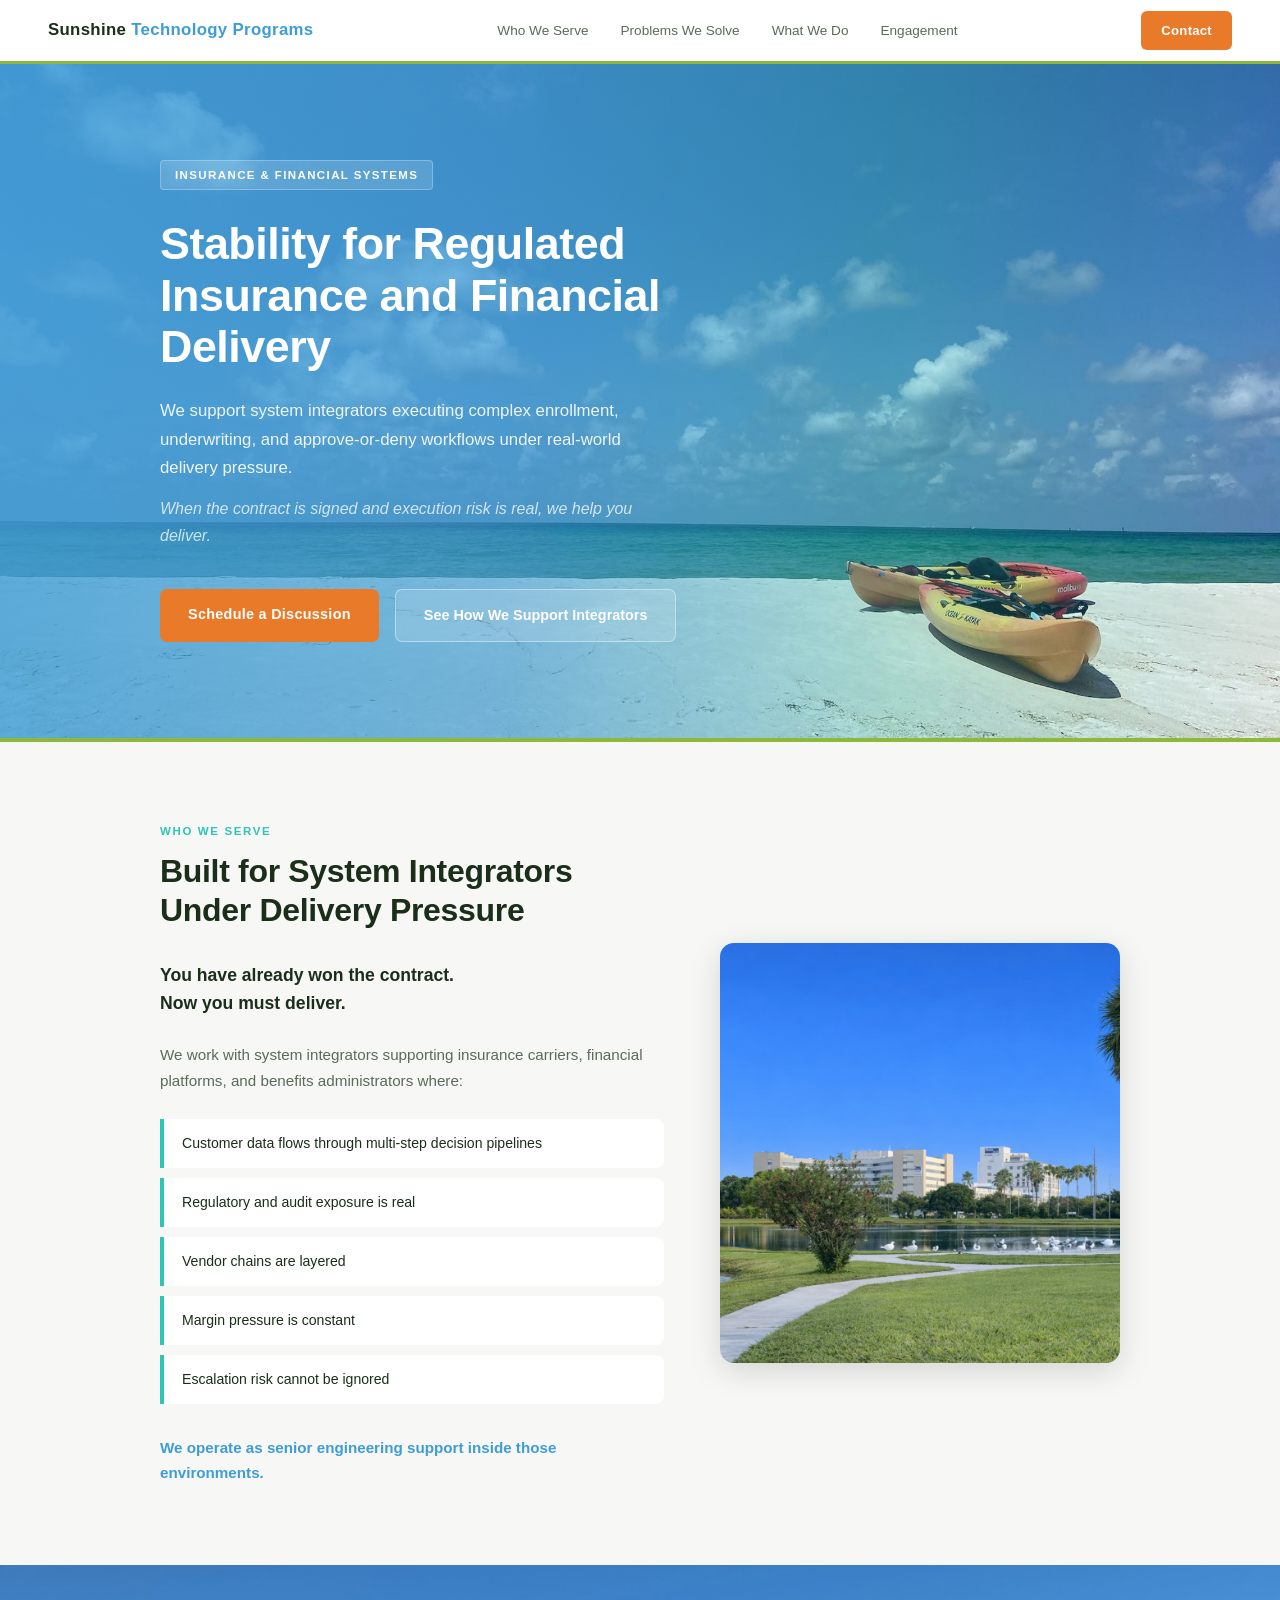
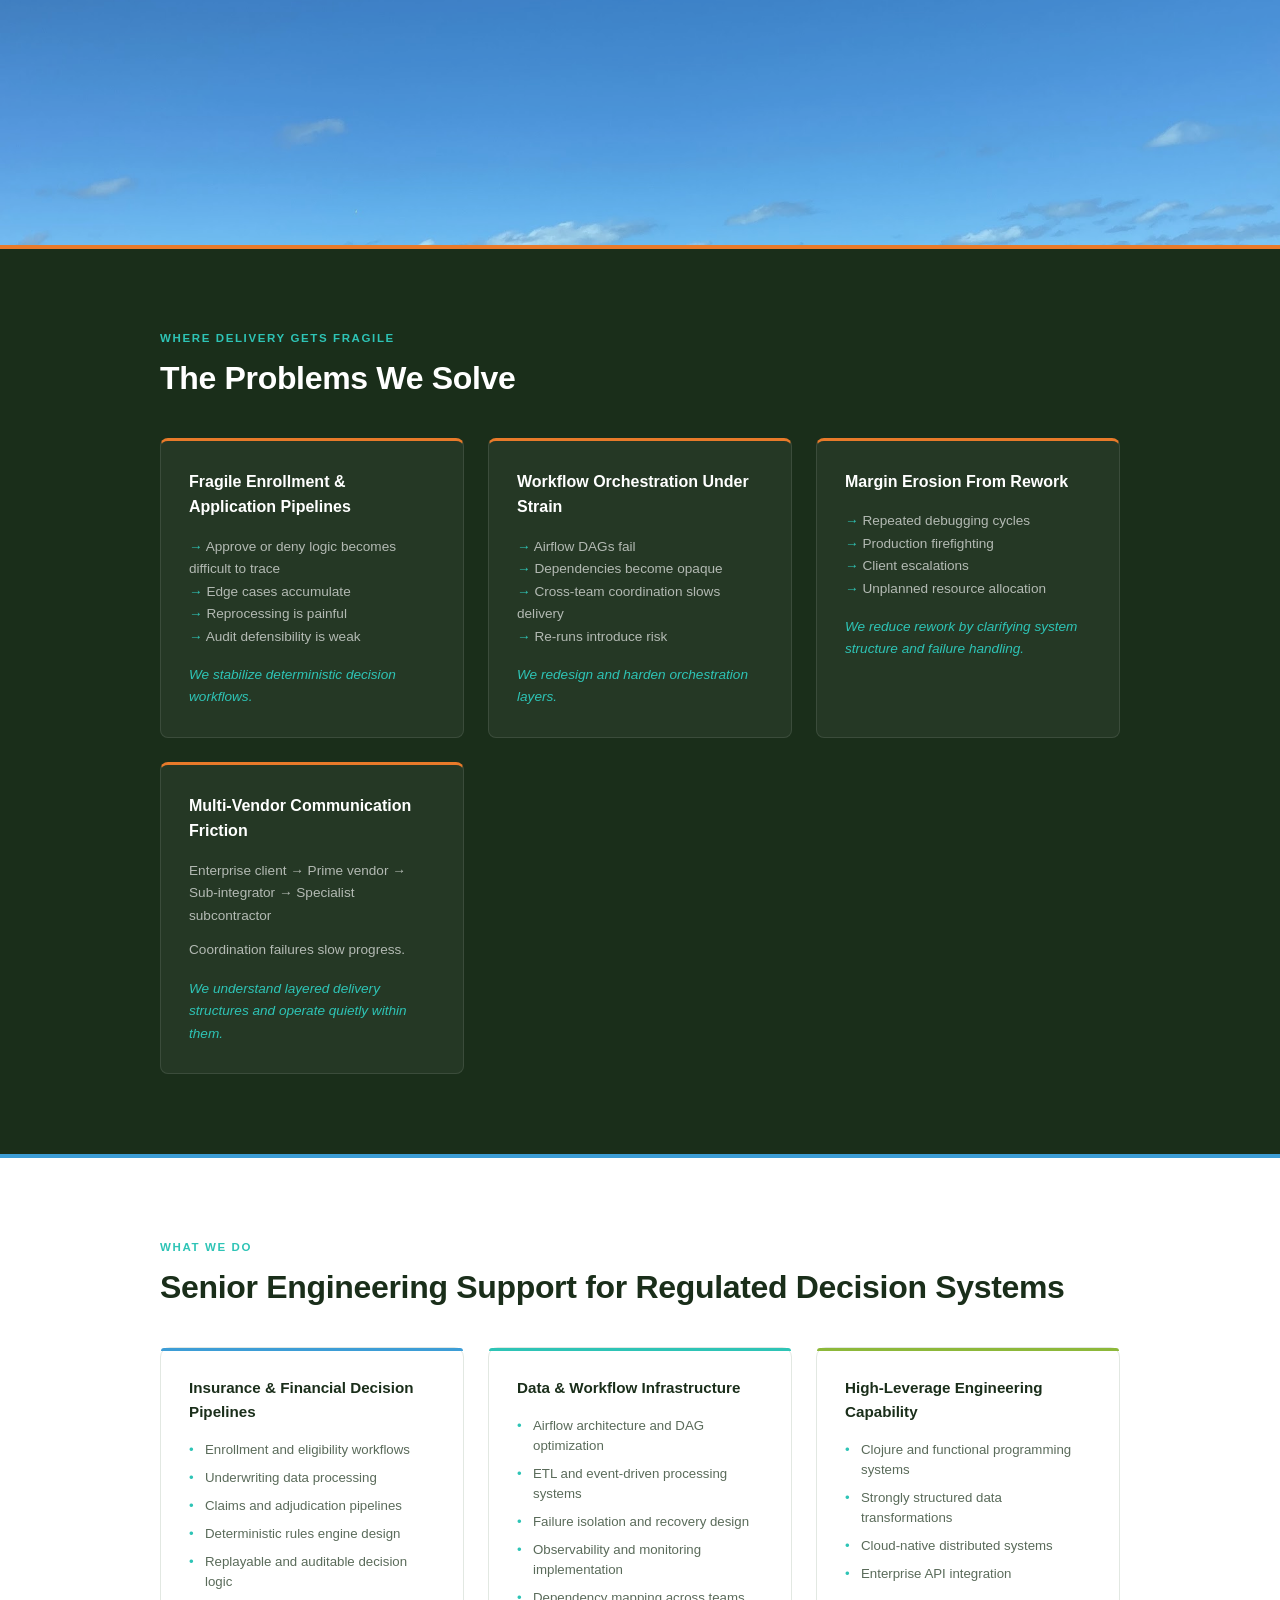
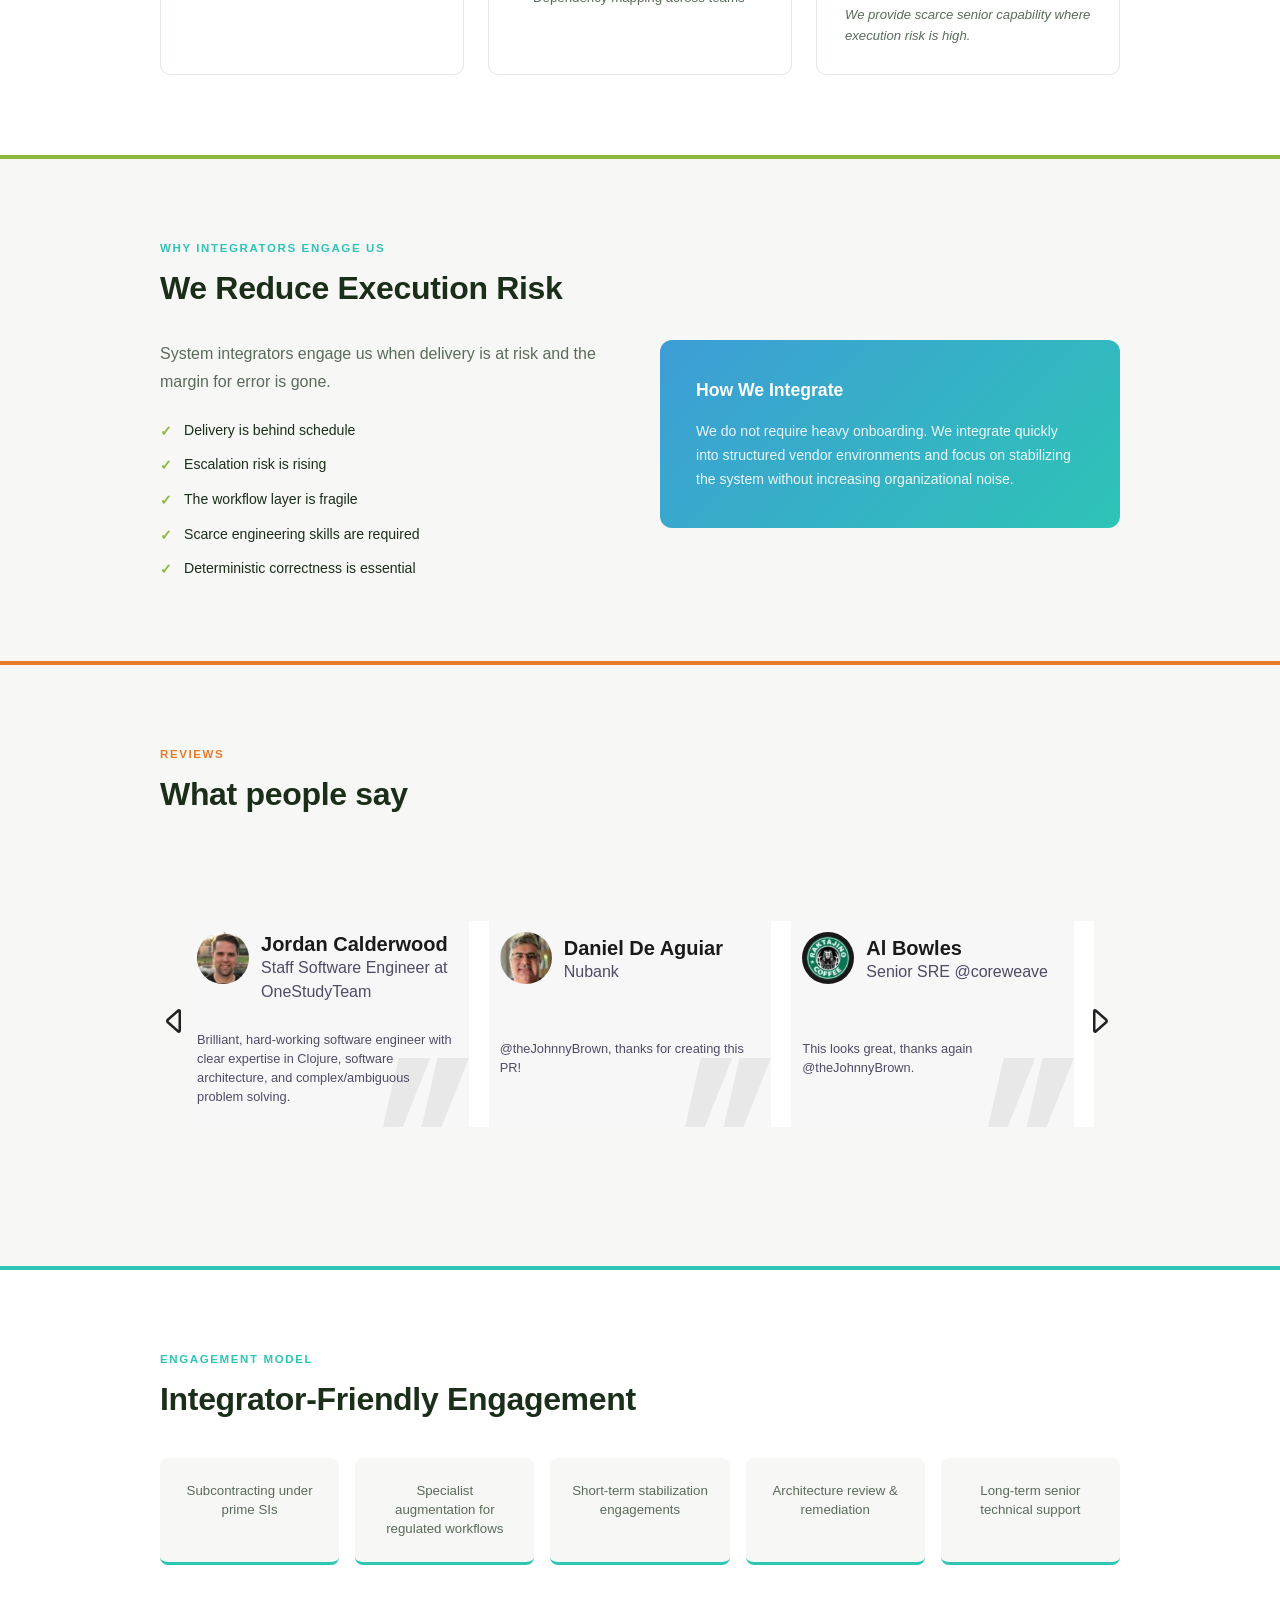
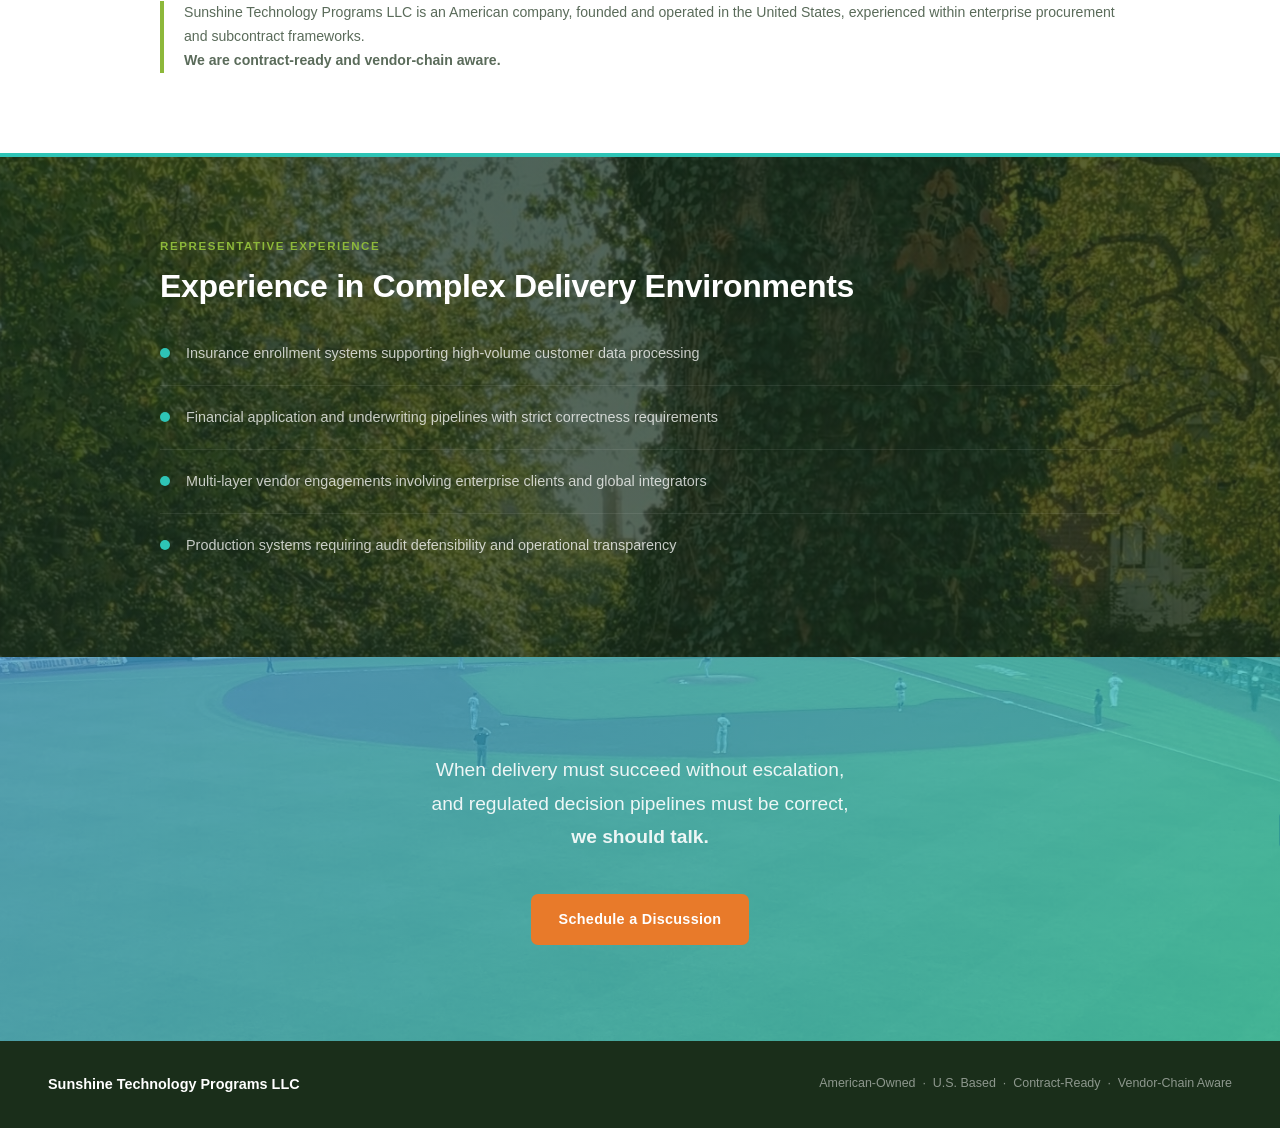
==== index.html @ d17e17f6 "reviews" ====
<!DOCTYPE html>
<html lang="en">
<head>
  <meta charset="UTF-8">
  <meta name="viewport" content="width=device-width, initial-scale=1.0">
  <title>Sunshine Technology Programs — Insurance & Financial Workflow Engineering</title>
  <meta name="description" content="Senior engineering support for system integrators delivering regulated insurance and financial workflows. Enrollment pipelines, Airflow orchestration, deterministic decision systems.">
  <meta name="keywords" content="insurance workflow engineering, enrollment system consulting, Airflow enterprise consulting, regulated financial data pipelines, system integrator subcontract support">

  <style>
    /* ─── Reset & Base ─────────────────────────────────────── */
    *, *::before, *::after { box-sizing: border-box; margin: 0; padding: 0; }

    :root {
      --blue:       #3D9DD6;
      --teal:       #2EC4B6;
      --green:      #8DB83A;
      --orange:     #E87A2A;
      --dark:       #1A2E1A;
      --off-white:  #F7F7F5;
      --border:     #e2e8e2;
      --text:       #1A2E1A;
      --text-muted: #5a6b5a;
    }

    html { scroll-behavior: smooth; }

    body {
      font-family: -apple-system, BlinkMacSystemFont, 'Segoe UI', 'Helvetica Neue', Arial, sans-serif;
      color: var(--text);
      background: #fff;
      line-height: 1.6;
      font-size: 16px;
    }

    a { color: inherit; text-decoration: none; }

    /* ─── Nav ──────────────────────────────────────────────── */
    nav {
      position: sticky;
      top: 0;
      z-index: 100;
      background: #fff;
      border-bottom: 3px solid var(--green);
      padding: 0 48px;
      display: flex;
      align-items: center;
      justify-content: space-between;
      height: 64px;
    }

    .nav-logo {
      font-size: 1.05rem;
      font-weight: 800;
      letter-spacing: 0.02em;
      color: var(--dark);
    }

    .nav-logo span { color: var(--blue); }

    .nav-links {
      display: flex;
      gap: 32px;
      list-style: none;
      font-size: 0.85rem;
      font-weight: 500;
      color: var(--text-muted);
    }

    .nav-links a:hover { color: var(--blue); }

    .nav-cta {
      background: var(--orange);
      color: #fff;
      padding: 9px 20px;
      border-radius: 6px;
      font-size: 0.82rem;
      font-weight: 600;
      letter-spacing: 0.02em;
      transition: background 0.15s;
    }

    .nav-cta:hover { background: #d06820; }

    /* ─── Hero ─────────────────────────────────────────────── */
    .hero {
      background: url('img/sunshine_hero.jpg') center 65% / cover no-repeat;
      color: #fff;
      padding: 96px 48px;
      position: relative;
      overflow: hidden;
      min-height: 500px;
      display: flex;
      align-items: center;
    }

    /* Gradient overlay: opaque on left for text, fades to transparent on right */
    .hero::before {
      content: '';
      position: absolute;
      inset: 0;
      background: linear-gradient(to right,
        rgba(61,157,214,0.82) 0%,
        rgba(61,157,214,0.65) 40%,
        rgba(46,196,182,0.30) 70%,
        rgba(46,196,182,0.05) 100%);
      z-index: 0;
    }

    .hero-inner {
      max-width: 960px;
      margin: 0 auto;
      width: 100%;
      position: relative;
      z-index: 1;
    }

    .hero-eyebrow {
      display: inline-block;
      background: rgba(255,255,255,0.15);
      border: 1px solid rgba(255,255,255,0.25);
      color: #fff;
      font-size: 0.72rem;
      font-weight: 700;
      letter-spacing: 0.12em;
      text-transform: uppercase;
      padding: 5px 14px;
      border-radius: 4px;
      margin-bottom: 28px;
    }

    .hero h1 {
      font-size: clamp(2rem, 4vw, 2.8rem);
      font-weight: 800;
      line-height: 1.15;
      margin-bottom: 24px;
      letter-spacing: -0.01em;
      max-width: 580px;
    }

    .hero p {
      font-size: 1.05rem;
      line-height: 1.7;
      opacity: 0.9;
      max-width: 520px;
      margin-bottom: 12px;
    }

    .hero p.tagline {
      font-size: 1rem;
      font-style: italic;
      opacity: 0.75;
      margin-bottom: 40px;
    }

    .hero-actions {
      display: flex;
      gap: 16px;
      flex-wrap: wrap;
    }

    .btn-primary {
      background: var(--orange);
      color: #fff;
      padding: 14px 28px;
      border-radius: 7px;
      font-weight: 700;
      font-size: 0.9rem;
      letter-spacing: 0.02em;
      display: inline-block;
      transition: background 0.15s;
    }

    .btn-primary:hover { background: #d06820; }

    .btn-secondary {
      background: rgba(255,255,255,0.15);
      border: 1px solid rgba(255,255,255,0.4);
      color: #fff;
      padding: 14px 28px;
      border-radius: 7px;
      font-weight: 600;
      font-size: 0.9rem;
      display: inline-block;
      transition: background 0.15s;
    }

    .btn-secondary:hover { background: rgba(255,255,255,0.25); }

    /* ─── Section wrapper ──────────────────────────────────── */
    section {
      padding: 80px 48px;
    }

    .section-inner {
      max-width: 960px;
      margin: 0 auto;
    }

    .section-label {
      font-size: 0.72rem;
      font-weight: 700;
      letter-spacing: 0.14em;
      text-transform: uppercase;
      color: var(--teal);
      margin-bottom: 12px;
    }

    .section-header {
      font-size: clamp(1.4rem, 3vw, 2rem);
      font-weight: 800;
      line-height: 1.2;
      margin-bottom: 32px;
      letter-spacing: -0.01em;
    }

    .section-body {
      font-size: 0.95rem;
      color: var(--text-muted);
      line-height: 1.75;
    }

    /* ─── Photo strip (full-width between sections) ─────────── */
    .photo-strip {
      height: 280px;
      overflow: hidden;
      position: relative;
      display: block;
    }

    .photo-strip img {
      width: 100%;
      height: 100%;
      object-fit: cover;
      object-position: center 40%;
      display: block;
    }

    /* Subtle teal tint overlay */
    .photo-strip::after {
      content: '';
      position: absolute;
      inset: 0;
      background: rgba(46, 196, 182, 0.12);
      pointer-events: none;
    }

    /* ─── Who We Serve ─────────────────────────────────────── */
    .section-serve {
      background: var(--off-white);
      border-top: 4px solid var(--green);
    }

    .serve-split {
      display: grid;
      grid-template-columns: 1fr 400px;
      gap: 56px;
      align-items: center;
    }

    .serve-intro {
      font-size: 1.1rem;
      font-weight: 600;
      color: var(--dark);
      margin-bottom: 24px;
      line-height: 1.6;
    }

    .serve-list {
      list-style: none;
      display: flex;
      flex-direction: column;
      gap: 10px;
      margin: 24px 0 32px;
    }

    .serve-list li {
      background: #fff;
      border-left: 4px solid var(--teal);
      padding: 14px 18px;
      border-radius: 0 8px 8px 0;
      font-size: 0.88rem;
      color: var(--text);
      line-height: 1.5;
    }

    .serve-footer {
      font-size: 0.95rem;
      font-weight: 600;
      color: var(--blue);
    }

    .serve-photo {
      border-radius: 14px;
      overflow: hidden;
      height: 420px;
      box-shadow: 0 8px 32px rgba(0,0,0,0.14);
    }

    .serve-photo img {
      width: 100%; height: 100%;
      object-fit: cover;
      object-position: center;
      display: block;
    }

    /* ─── Problems ─────────────────────────────────────────── */
    .section-problems {
      background: var(--dark);
      color: #fff;
      border-top: 4px solid var(--orange);
    }

    .section-problems .section-label { color: var(--teal); }
    .section-problems .section-header { color: #fff; }

    .problem-grid {
      display: grid;
      grid-template-columns: repeat(auto-fit, minmax(280px, 1fr));
      gap: 24px;
      margin-top: 40px;
    }

    .problem-card {
      background: rgba(255,255,255,0.05);
      border: 1px solid rgba(255,255,255,0.1);
      border-top: 3px solid var(--orange);
      border-radius: 8px;
      padding: 28px;
    }

    .problem-card h3 {
      font-size: 1rem;
      font-weight: 700;
      color: #fff;
      margin-bottom: 16px;
    }

    .problem-card p, .problem-card li {
      font-size: 0.85rem;
      color: rgba(255,255,255,0.65);
      line-height: 1.65;
    }

    .problem-card ul {
      list-style: none;
      margin: 8px 0;
    }

    .problem-card ul li::before {
      content: '→ ';
      color: var(--teal);
    }

    .problem-card .resolution {
      margin-top: 16px;
      font-style: italic;
      color: var(--teal);
      font-size: 0.85rem;
    }

    /* ─── What We Do ───────────────────────────────────────── */
    .section-services {
      border-top: 4px solid var(--blue);
    }

    .services-grid {
      display: grid;
      grid-template-columns: repeat(auto-fit, minmax(280px, 1fr));
      gap: 24px;
      margin-top: 40px;
    }

    .service-card {
      border: 1px solid var(--border);
      border-radius: 10px;
      padding: 28px;
      position: relative;
    }

    .service-card::before {
      content: '';
      position: absolute;
      top: 0; left: 0; right: 0;
      height: 3px;
      border-radius: 10px 10px 0 0;
    }

    .service-card:nth-child(1)::before { background: var(--blue); }
    .service-card:nth-child(2)::before { background: var(--teal); }
    .service-card:nth-child(3)::before { background: var(--green); }

    .service-card h3 {
      font-size: 0.95rem;
      font-weight: 700;
      margin-bottom: 16px;
      color: var(--dark);
    }

    .service-card ul {
      list-style: none;
      display: flex;
      flex-direction: column;
      gap: 8px;
    }

    .service-card ul li {
      font-size: 0.83rem;
      color: var(--text-muted);
      padding-left: 16px;
      position: relative;
      line-height: 1.5;
    }

    .service-card ul li::before {
      content: '•';
      position: absolute;
      left: 0;
      color: var(--teal);
    }

    /* ─── Why Us ───────────────────────────────────────────── */
    .section-why {
      background: var(--off-white);
      border-top: 4px solid var(--green);
    }

    .why-grid {
      display: grid;
      grid-template-columns: 1fr 1fr;
      gap: 40px;
      align-items: start;
      margin-top: 16px;
    }

    .why-intro {
      font-size: 1rem;
      color: var(--text-muted);
      line-height: 1.75;
      margin-bottom: 24px;
    }

    .why-list {
      list-style: none;
      display: flex;
      flex-direction: column;
      gap: 12px;
    }

    .why-list li {
      display: flex;
      align-items: flex-start;
      gap: 12px;
      font-size: 0.88rem;
      color: var(--text);
      line-height: 1.5;
    }

    .why-list li::before {
      content: '✓';
      color: var(--green);
      font-weight: 800;
      font-size: 0.9rem;
      flex-shrink: 0;
      margin-top: 1px;
    }

    .why-callout {
      background: linear-gradient(135deg, var(--blue), var(--teal));
      color: #fff;
      border-radius: 12px;
      padding: 36px;
    }

    .why-callout h3 {
      font-size: 1.1rem;
      font-weight: 700;
      margin-bottom: 16px;
    }

    .why-callout p {
      font-size: 0.88rem;
      line-height: 1.7;
      opacity: 0.9;
    }

    /* ─── Reviews ─────────────────────────────────────────── */
    .section-reviews {
      border-top: 4px solid var(--orange);
      background: var(--off-white);
    }

    .section-reviews .section-label { color: var(--orange); }

    /* ─── Engagement ───────────────────────────────────────── */
    .section-engagement {
      border-top: 4px solid var(--teal);
    }

    .engagement-grid {
      display: grid;
      grid-template-columns: repeat(auto-fit, minmax(160px, 1fr));
      gap: 16px;
      margin-top: 40px;
    }

    .engagement-item {
      background: var(--off-white);
      border-radius: 8px;
      padding: 24px 20px;
      text-align: center;
      border-bottom: 3px solid var(--teal);
    }

    .engagement-item p {
      font-size: 0.83rem;
      color: var(--text-muted);
      line-height: 1.4;
    }

    .engagement-note {
      margin-top: 36px;
      font-size: 0.88rem;
      color: var(--text-muted);
      border-left: 4px solid var(--green);
      padding-left: 20px;
      line-height: 1.7;
    }

    /* ─── Experience ───────────────────────────────────────── */
    .section-experience {
      background:
        linear-gradient(rgba(26,46,26,0.72), rgba(26,46,26,0.72)),
        url('img/tree.png') center / cover;
      color: #fff;
      border-top: 4px solid var(--teal);
    }

    .section-experience .section-label { color: var(--green); }
    .section-experience .section-header { color: #fff; }

    .experience-list {
      list-style: none;
      display: flex;
      flex-direction: column;
      gap: 20px;
      margin-top: 36px;
    }

    .experience-list li {
      display: flex;
      align-items: flex-start;
      gap: 16px;
      font-size: 0.9rem;
      color: rgba(255,255,255,0.75);
      line-height: 1.6;
      padding-bottom: 20px;
      border-bottom: 1px solid rgba(255,255,255,0.08);
    }

    .experience-list li:last-child { border-bottom: none; }

    .exp-dot {
      width: 10px;
      height: 10px;
      border-radius: 50%;
      background: var(--teal);
      flex-shrink: 0;
      margin-top: 6px;
    }

    /* ─── Final CTA ────────────────────────────────────────── */
    .section-cta {
      background:
        linear-gradient(135deg, rgba(61,157,214,0.72) 0%, rgba(46,196,182,0.72) 100%),
        url('img/baseball.png') center / cover;
      color: #fff;
      text-align: center;
      padding: 96px 48px;
    }

    .section-cta p {
      font-size: 1.2rem;
      line-height: 1.75;
      opacity: 0.9;
      max-width: 560px;
      margin: 0 auto 40px;
    }

    .section-cta p em {
      font-style: normal;
      font-weight: 700;
      color: #fff;
    }

    /* ─── Footer ───────────────────────────────────────────── */
    footer {
      background: var(--dark);
      color: rgba(255,255,255,0.5);
      padding: 32px 48px;
      display: flex;
      justify-content: space-between;
      align-items: center;
      font-size: 0.78rem;
    }

    .footer-logo {
      font-weight: 700;
      color: #fff;
      font-size: 0.9rem;
    }

    /* ─── Responsive ───────────────────────────────────────── */
    @media (max-width: 900px) {
      .serve-split { grid-template-columns: 1fr; }
      .serve-photo { height: 260px; }
    }

    @media (max-width: 700px) {
      .why-grid { grid-template-columns: 1fr; }
    }

    @media (max-width: 768px) {
      nav { padding: 0 24px; }
      .nav-links { display: none; }
      section { padding: 60px 24px; }
      .hero { padding: 64px 24px; min-height: auto; }
      .photo-strip { height: 200px; }
      footer { padding: 24px; flex-direction: column; gap: 8px; text-align: center; }
    }
  </style>
</head>
<body>

<!-- ─── Nav ──────────────────────────────────────────────────── -->
<nav>
  <div class="nav-logo">Sunshine <span>Technology Programs</span></div>
  <ul class="nav-links">
    <li><a href="#serve">Who We Serve</a></li>
    <li><a href="#problems">Problems We Solve</a></li>
    <li><a href="#services">What We Do</a></li>
    <li><a href="#engagement">Engagement</a></li>
  </ul>
  <a href="https://calendly.com/sunshinetechnologyprograms/30min" target="_blank" rel="noopener" class="nav-cta">Contact</a>
</nav>

<!-- ─── Hero ─────────────────────────────────────────────────── -->
<section class="hero">
  <div class="hero-inner">
    <div class="hero-eyebrow">Insurance &amp; Financial Systems</div>
    <h1>Stability for Regulated Insurance and Financial Delivery</h1>
    <p>We support system integrators executing complex enrollment, underwriting, and approve-or-deny workflows under real-world delivery pressure.</p>
    <p class="tagline">When the contract is signed and execution risk is real, we help you deliver.</p>
    <div class="hero-actions">
      <a href="https://calendly.com/sunshinetechnologyprograms/30min" target="_blank" rel="noopener" class="btn-primary">Schedule a Discussion</a>
      <a href="#serve" class="btn-secondary">See How We Support Integrators</a>
    </div>
  </div>
</section>

<!-- ─── Who We Serve ──────────────────────────────────────────── -->
<section class="section-serve" id="serve">
  <div class="section-inner serve-split">
    <div class="serve-content">
      <div class="section-label">Who We Serve</div>
      <h2 class="section-header">Built for System Integrators Under Delivery Pressure</h2>
      <p class="serve-intro">You have already won the contract.<br>Now you must deliver.</p>
      <p class="section-body">We work with system integrators supporting insurance carriers, financial platforms, and benefits administrators where:</p>
      <ul class="serve-list">
        <li>Customer data flows through multi-step decision pipelines</li>
        <li>Regulatory and audit exposure is real</li>
        <li>Vendor chains are layered</li>
        <li>Margin pressure is constant</li>
        <li>Escalation risk cannot be ignored</li>
      </ul>
      <p class="serve-footer">We operate as senior engineering support inside those environments.</p>
    </div>
    <div class="serve-photo">
      <img src="img/Park.png" alt="Florida park with palm trees and pond">
    </div>
  </div>
</section>

<!-- ─── Photo break: Water ────────────────────────────────────── -->
<div class="photo-strip">
  <img src="img/Water.png" alt="">
</div>

<!-- ─── Problems ─────────────────────────────────────────────── -->
<section class="section-problems" id="problems">
  <div class="section-inner">
    <div class="section-label">Where Delivery Gets Fragile</div>
    <h2 class="section-header">The Problems We Solve</h2>
    <div class="problem-grid">

      <div class="problem-card">
        <h3>Fragile Enrollment &amp; Application Pipelines</h3>
        <ul>
          <li>Approve or deny logic becomes difficult to trace</li>
          <li>Edge cases accumulate</li>
          <li>Reprocessing is painful</li>
          <li>Audit defensibility is weak</li>
        </ul>
        <p class="resolution">We stabilize deterministic decision workflows.</p>
      </div>

      <div class="problem-card">
        <h3>Workflow Orchestration Under Strain</h3>
        <ul>
          <li>Airflow DAGs fail</li>
          <li>Dependencies become opaque</li>
          <li>Cross-team coordination slows delivery</li>
          <li>Re-runs introduce risk</li>
        </ul>
        <p class="resolution">We redesign and harden orchestration layers.</p>
      </div>

      <div class="problem-card">
        <h3>Margin Erosion From Rework</h3>
        <ul>
          <li>Repeated debugging cycles</li>
          <li>Production firefighting</li>
          <li>Client escalations</li>
          <li>Unplanned resource allocation</li>
        </ul>
        <p class="resolution">We reduce rework by clarifying system structure and failure handling.</p>
      </div>

      <div class="problem-card">
        <h3>Multi-Vendor Communication Friction</h3>
        <p style="margin-bottom:12px;">Enterprise client → Prime vendor → Sub-integrator → Specialist subcontractor</p>
        <p>Coordination failures slow progress.</p>
        <p class="resolution">We understand layered delivery structures and operate quietly within them.</p>
      </div>

    </div>
  </div>
</section>

<!-- ─── Services ──────────────────────────────────────────────── -->
<section class="section-services" id="services">
  <div class="section-inner">
    <div class="section-label">What We Do</div>
    <h2 class="section-header">Senior Engineering Support for Regulated Decision Systems</h2>
    <div class="services-grid">

      <div class="service-card">
        <h3>Insurance &amp; Financial Decision Pipelines</h3>
        <ul>
          <li>Enrollment and eligibility workflows</li>
          <li>Underwriting data processing</li>
          <li>Claims and adjudication pipelines</li>
          <li>Deterministic rules engine design</li>
          <li>Replayable and auditable decision logic</li>
        </ul>
      </div>

      <div class="service-card">
        <h3>Data &amp; Workflow Infrastructure</h3>
        <ul>
          <li>Airflow architecture and DAG optimization</li>
          <li>ETL and event-driven processing systems</li>
          <li>Failure isolation and recovery design</li>
          <li>Observability and monitoring implementation</li>
          <li>Dependency mapping across teams</li>
        </ul>
      </div>

      <div class="service-card">
        <h3>High-Leverage Engineering Capability</h3>
        <ul>
          <li>Clojure and functional programming systems</li>
          <li>Strongly structured data transformations</li>
          <li>Cloud-native distributed systems</li>
          <li>Enterprise API integration</li>
        </ul>
        <p style="margin-top:20px; font-size:0.82rem; color:var(--text-muted); font-style:italic;">
          We provide scarce senior capability where execution risk is high.
        </p>
      </div>

    </div>
  </div>
</section>

<!-- ─── Why Us ────────────────────────────────────────────────── -->
<section class="section-why" id="why">
  <div class="section-inner">
    <div class="section-label">Why Integrators Engage Us</div>
    <h2 class="section-header">We Reduce Execution Risk</h2>
    <div class="why-grid">
      <div>
        <p class="why-intro">System integrators engage us when delivery is at risk and the margin for error is gone.</p>
        <ul class="why-list">
          <li>Delivery is behind schedule</li>
          <li>Escalation risk is rising</li>
          <li>The workflow layer is fragile</li>
          <li>Scarce engineering skills are required</li>
          <li>Deterministic correctness is essential</li>
        </ul>
      </div>
      <div class="why-callout">
        <h3>How We Integrate</h3>
        <p>We do not require heavy onboarding. We integrate quickly into structured vendor environments and focus on stabilizing the system without increasing organizational noise.</p>
      </div>
    </div>
  </div>
</section>

<!-- ─── Reviews ──────────────────────────────────────────────── -->
<section class="section-reviews">
  <div class="section-inner">
    <div class="section-label">Reviews</div>
    <h2 class="section-header">What people say</h2>
    <iframe src="reviews-iframe/index.html" style="width:100%; height:340px; border:none; display:block;" scrolling="no"></iframe>
  </div>
</section>

<!-- ─── Engagement ────────────────────────────────────────────── -->
<section class="section-engagement" id="engagement">
  <div class="section-inner">
    <div class="section-label">Engagement Model</div>
    <h2 class="section-header">Integrator-Friendly Engagement</h2>
    <div class="engagement-grid">
      <div class="engagement-item"><p>Subcontracting under prime SIs</p></div>
      <div class="engagement-item"><p>Specialist augmentation for regulated workflows</p></div>
      <div class="engagement-item"><p>Short-term stabilization engagements</p></div>
      <div class="engagement-item"><p>Architecture review &amp; remediation</p></div>
      <div class="engagement-item"><p>Long-term senior technical support</p></div>
    </div>
    <p class="engagement-note">
      Sunshine Technology Programs LLC is an American company, founded and operated in the United States, experienced within enterprise procurement and subcontract frameworks.<br><strong>We are contract-ready and vendor-chain aware.</strong>
    </p>
  </div>
</section>

<!-- ─── Experience ────────────────────────────────────────────── -->
<section class="section-experience" id="experience">
  <div class="section-inner">
    <div class="section-label">Representative Experience</div>
    <h2 class="section-header">Experience in Complex Delivery Environments</h2>
    <ul class="experience-list">
      <li><div class="exp-dot"></div><span>Insurance enrollment systems supporting high-volume customer data processing</span></li>
      <li><div class="exp-dot"></div><span>Financial application and underwriting pipelines with strict correctness requirements</span></li>
      <li><div class="exp-dot"></div><span>Multi-layer vendor engagements involving enterprise clients and global integrators</span></li>
      <li><div class="exp-dot"></div><span>Production systems requiring audit defensibility and operational transparency</span></li>
    </ul>
  </div>
</section>

<!-- ─── Final CTA ─────────────────────────────────────────────── -->
<section class="section-cta" id="cta">
  <p>
    When delivery must succeed without escalation,<br>
    and regulated decision pipelines must be correct,<br>
    <em>we should talk.</em>
  </p>
  <a href="https://calendly.com/sunshinetechnologyprograms/30min" target="_blank" rel="noopener" class="btn-primary">Schedule a Discussion</a>
</section>

<!-- ─── Footer ────────────────────────────────────────────────── -->
<footer>
  <div class="footer-logo">Sunshine Technology Programs LLC</div>
  <div>American-Owned &nbsp;·&nbsp; U.S. Based &nbsp;·&nbsp; Contract-Ready &nbsp;·&nbsp; Vendor-Chain Aware</div>
</footer>

</body>
</html>
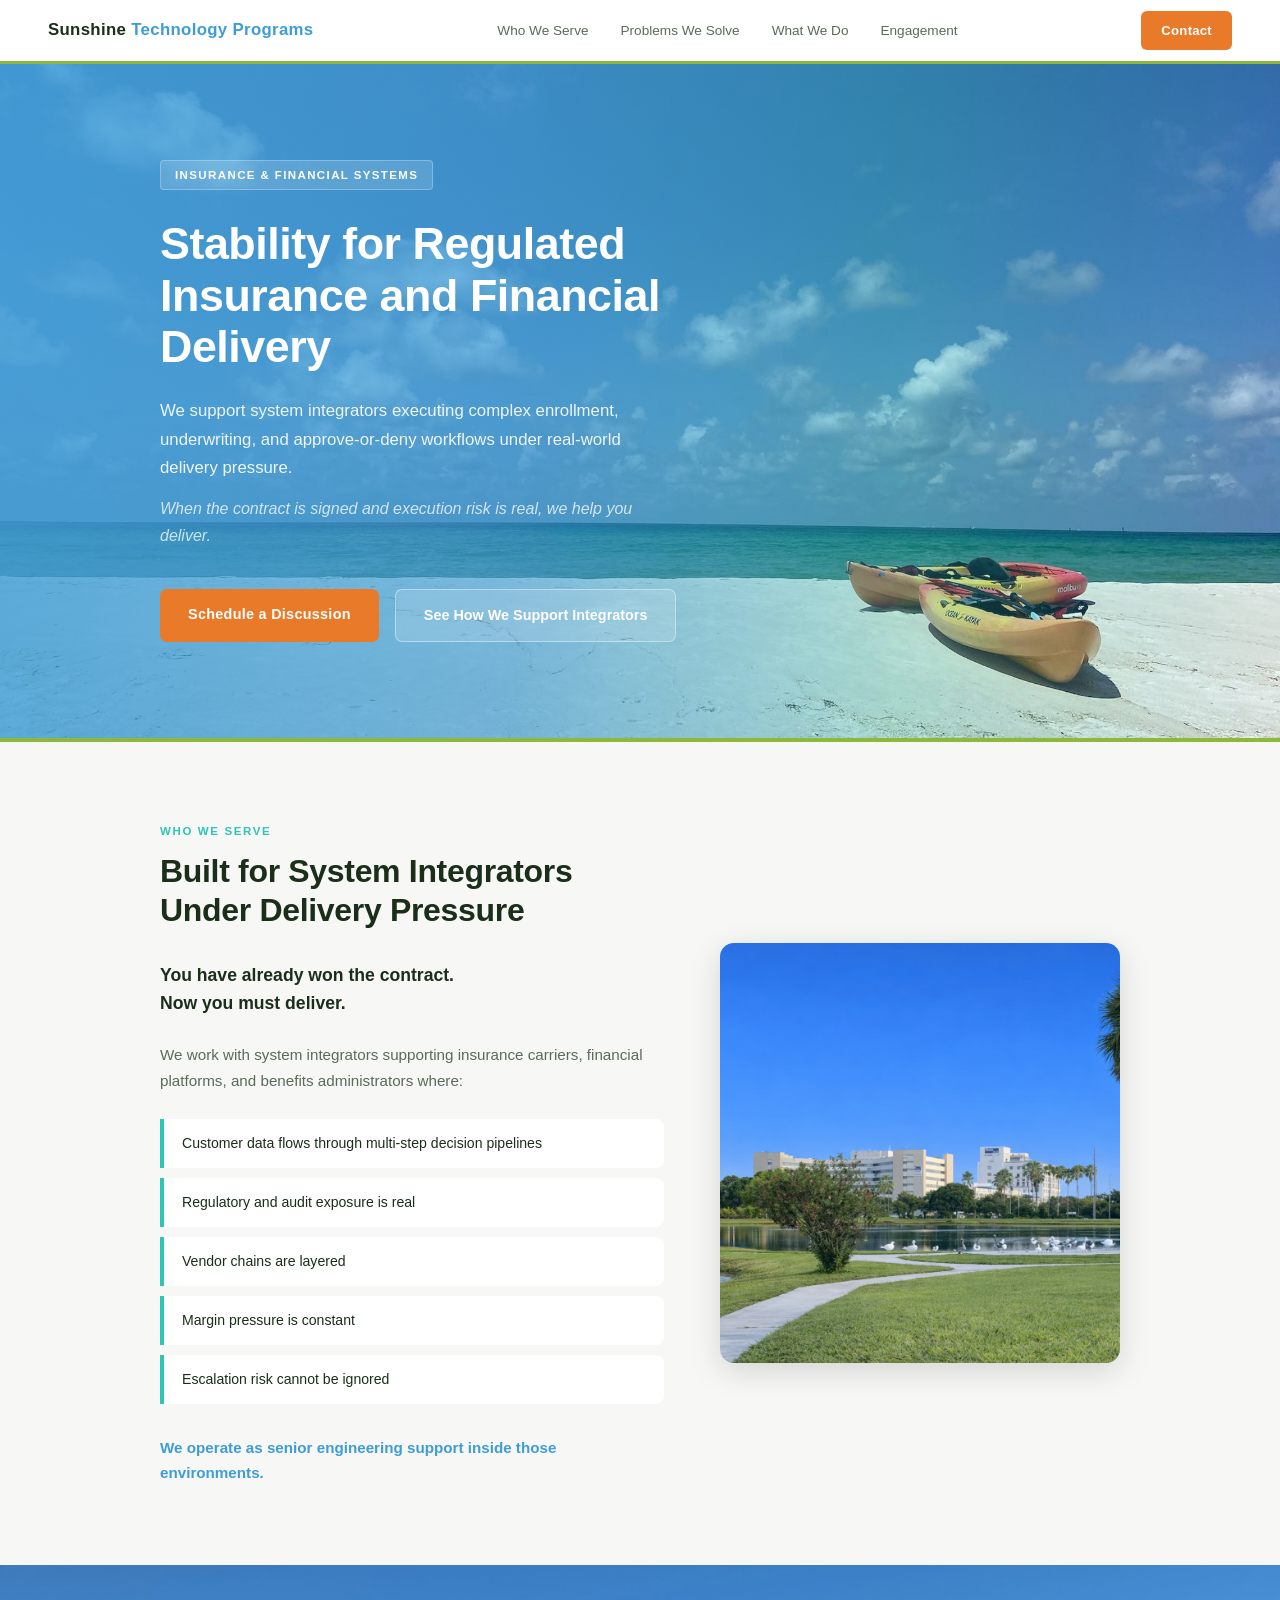
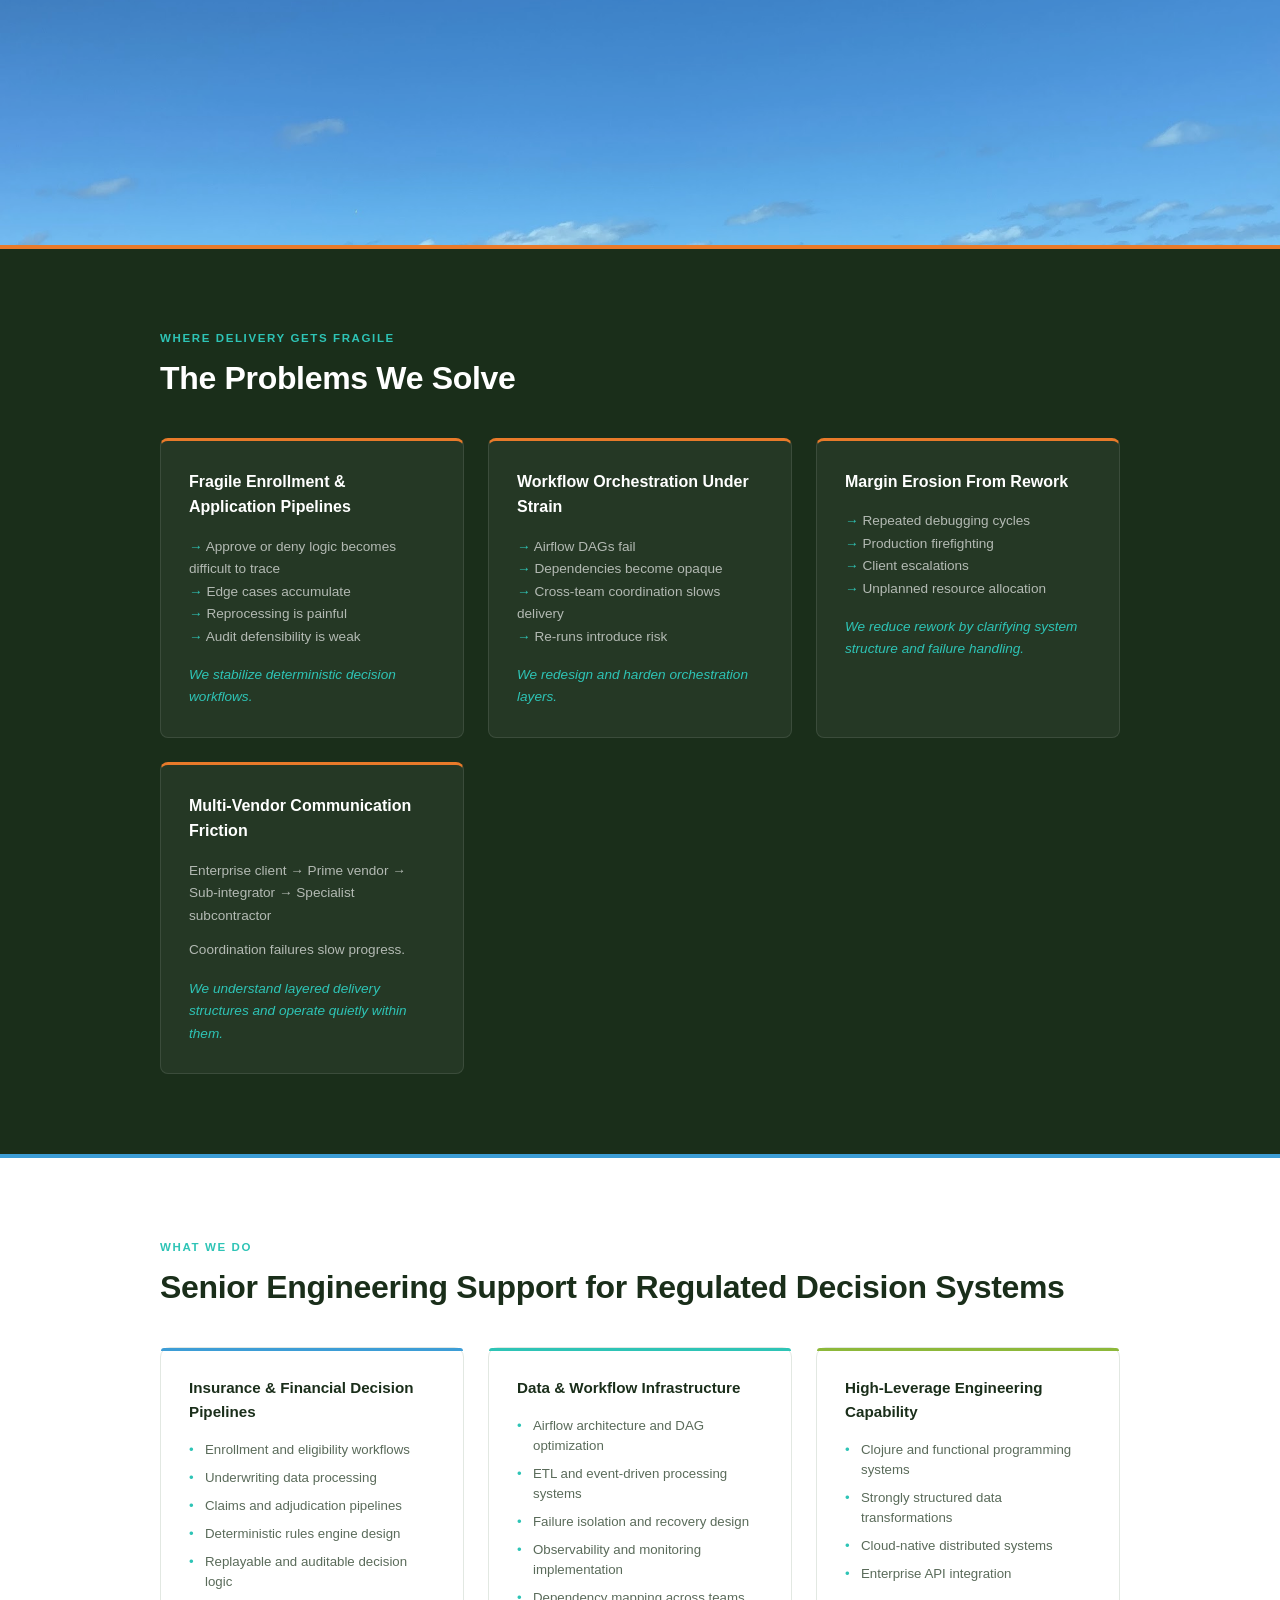
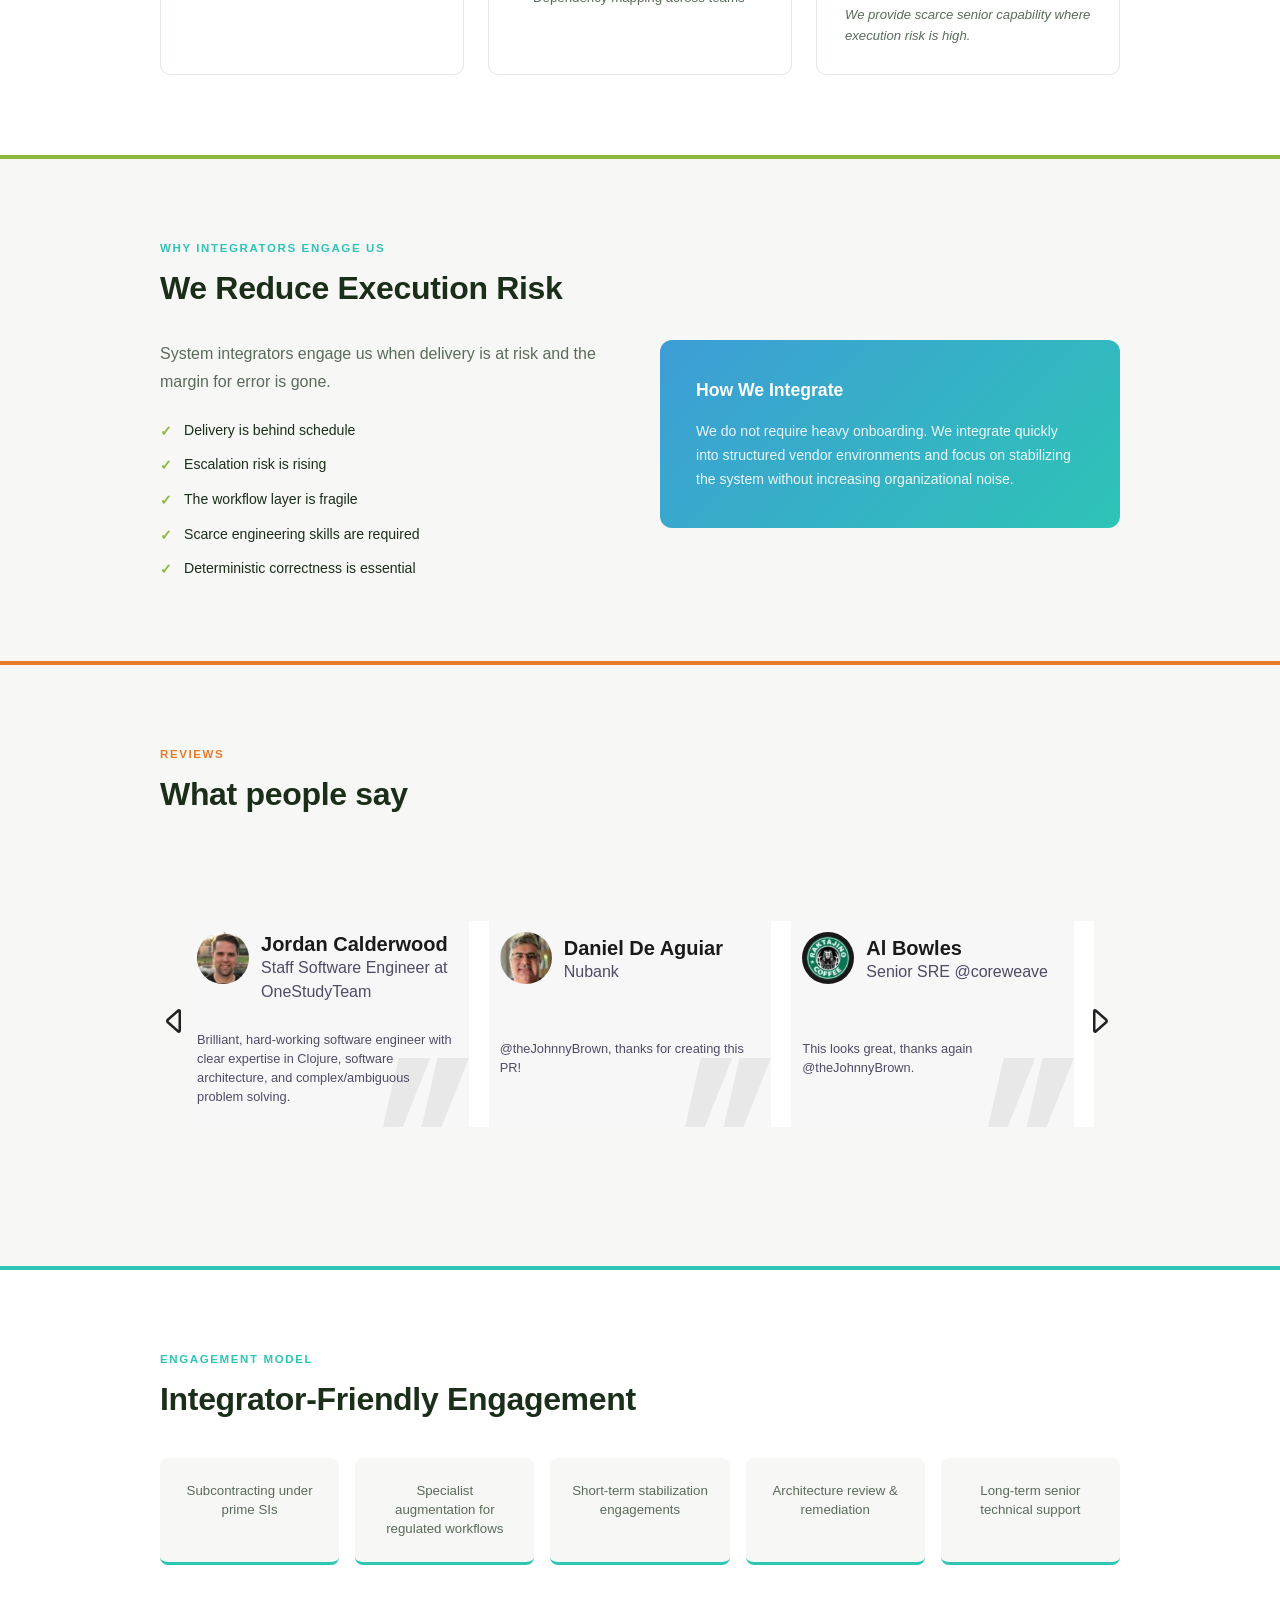
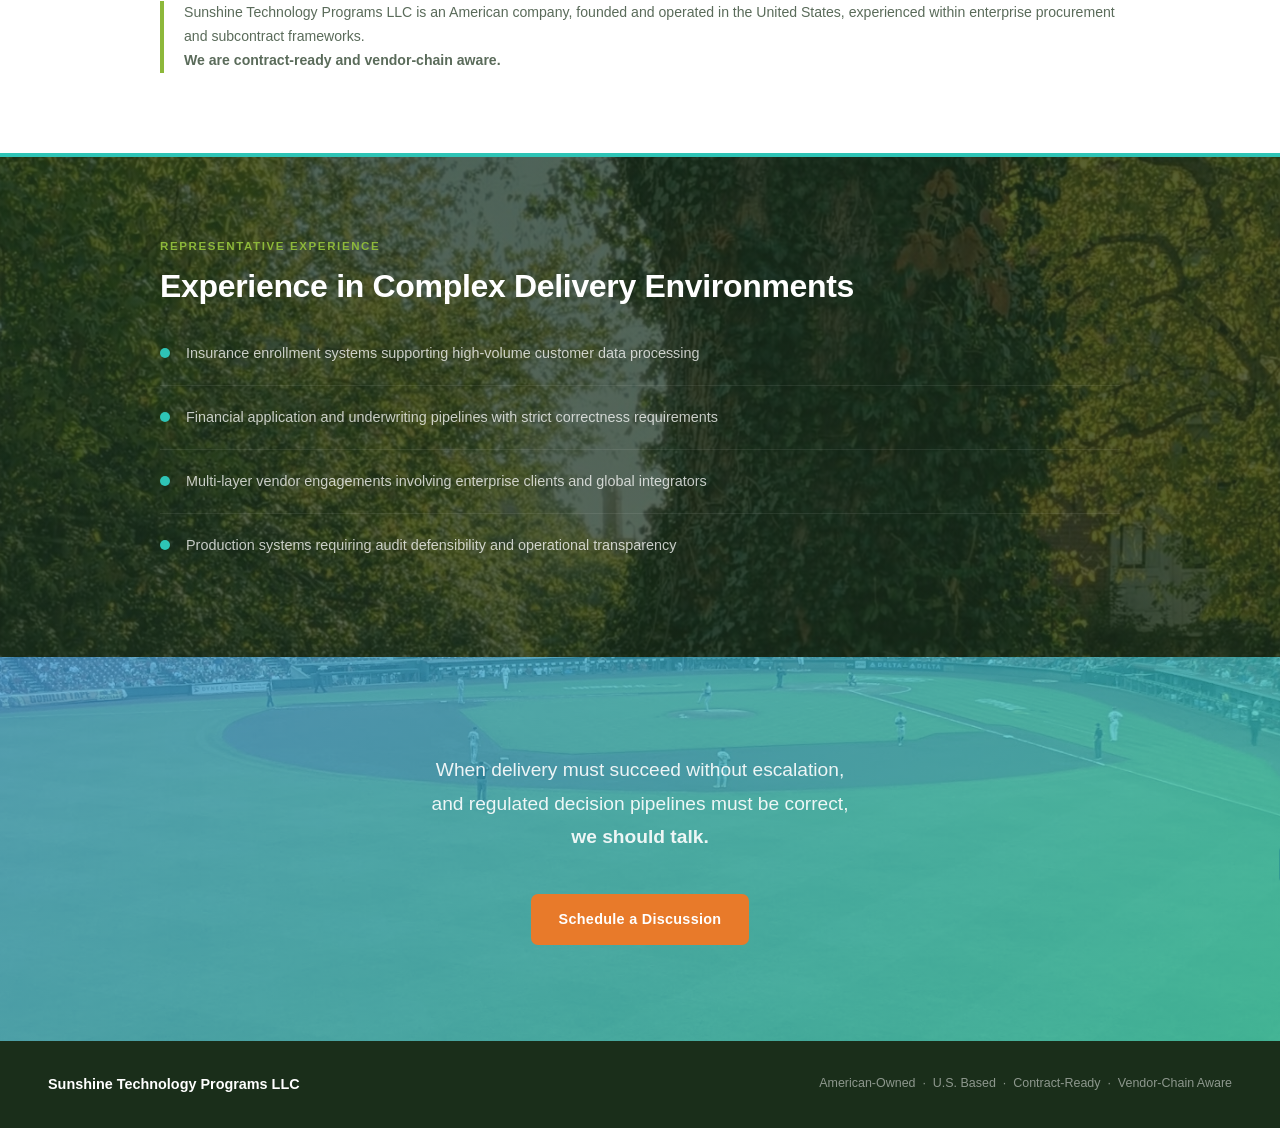
==== commit b869da5e: "Change background image position in CTA section" ====
--- a/index.html
+++ b/index.html
@@ -573,7 +573,7 @@
     .section-cta {
       background:
         linear-gradient(135deg, rgba(61,157,214,0.72) 0%, rgba(46,196,182,0.72) 100%),
-        url('img/baseball.png') center / cover;
+        url('img/baseball.png') top / cover;
       color: #fff;
       text-align: center;
       padding: 96px 48px;
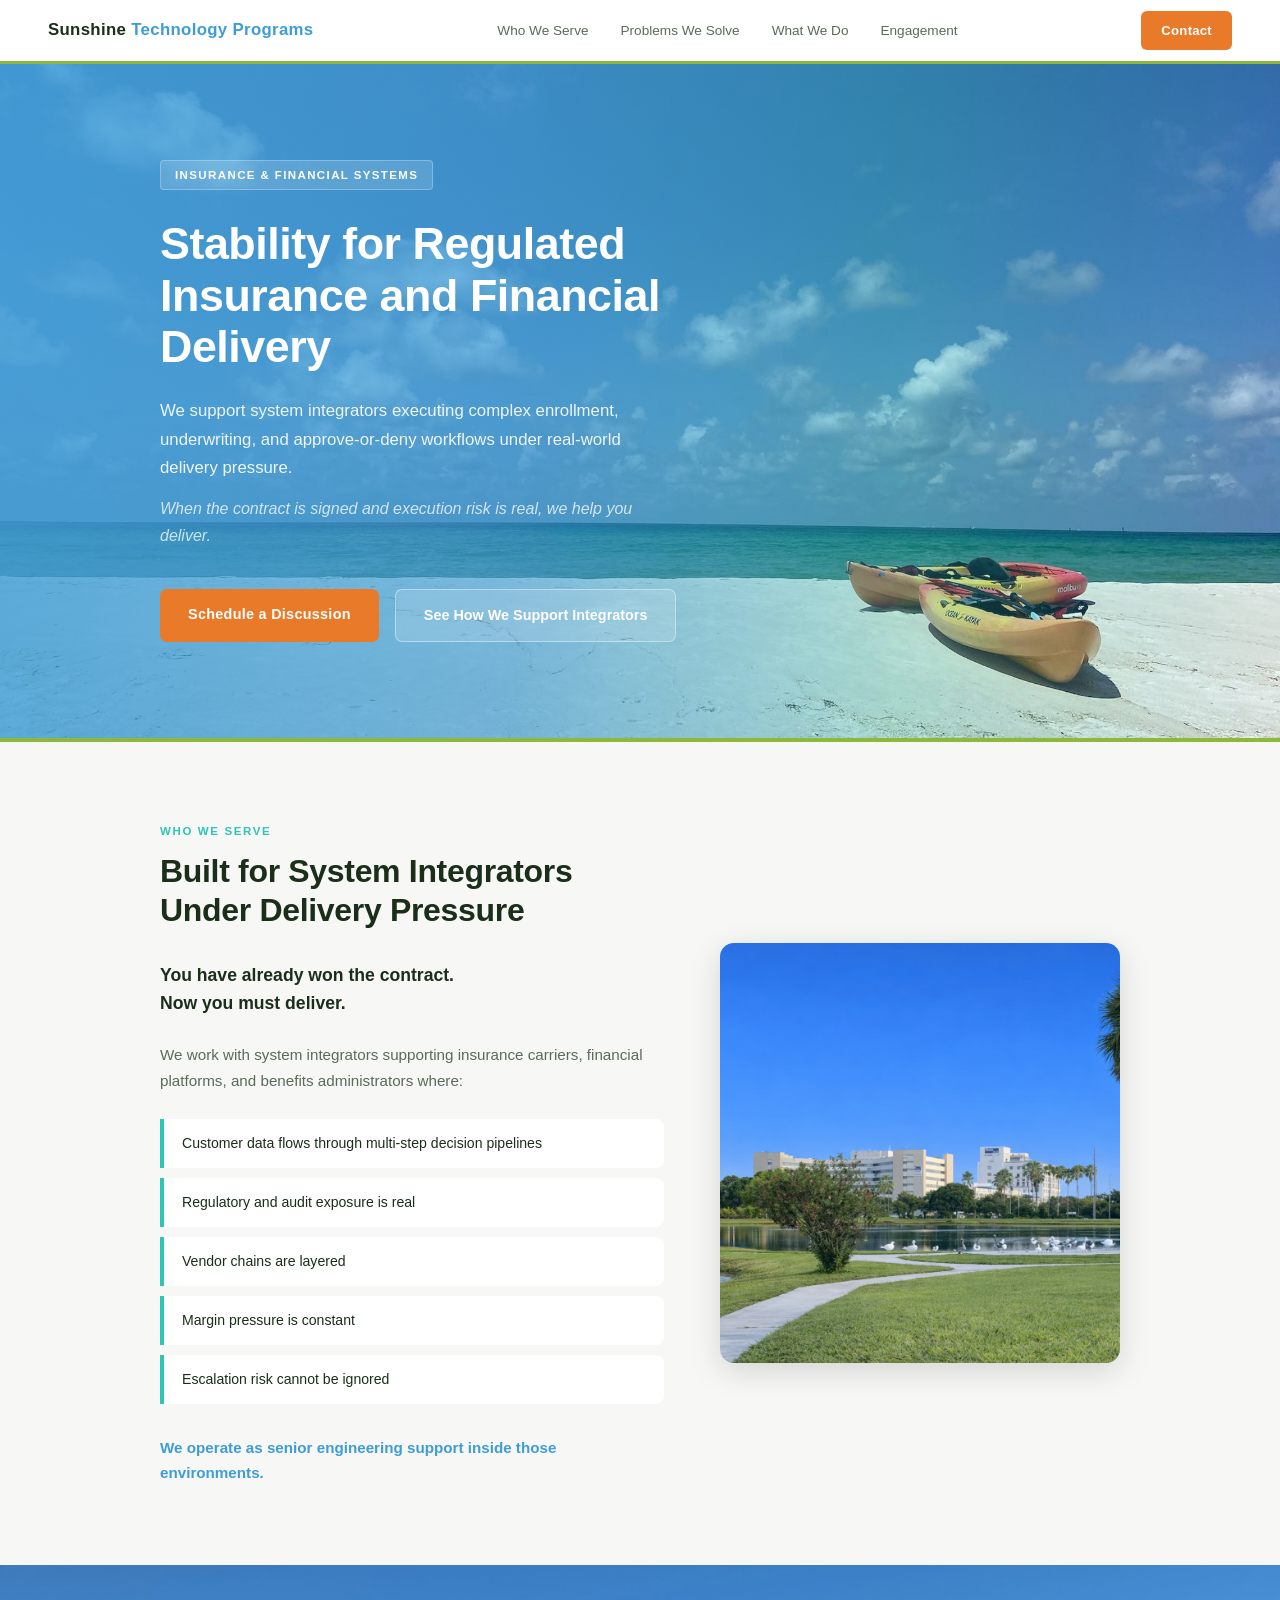
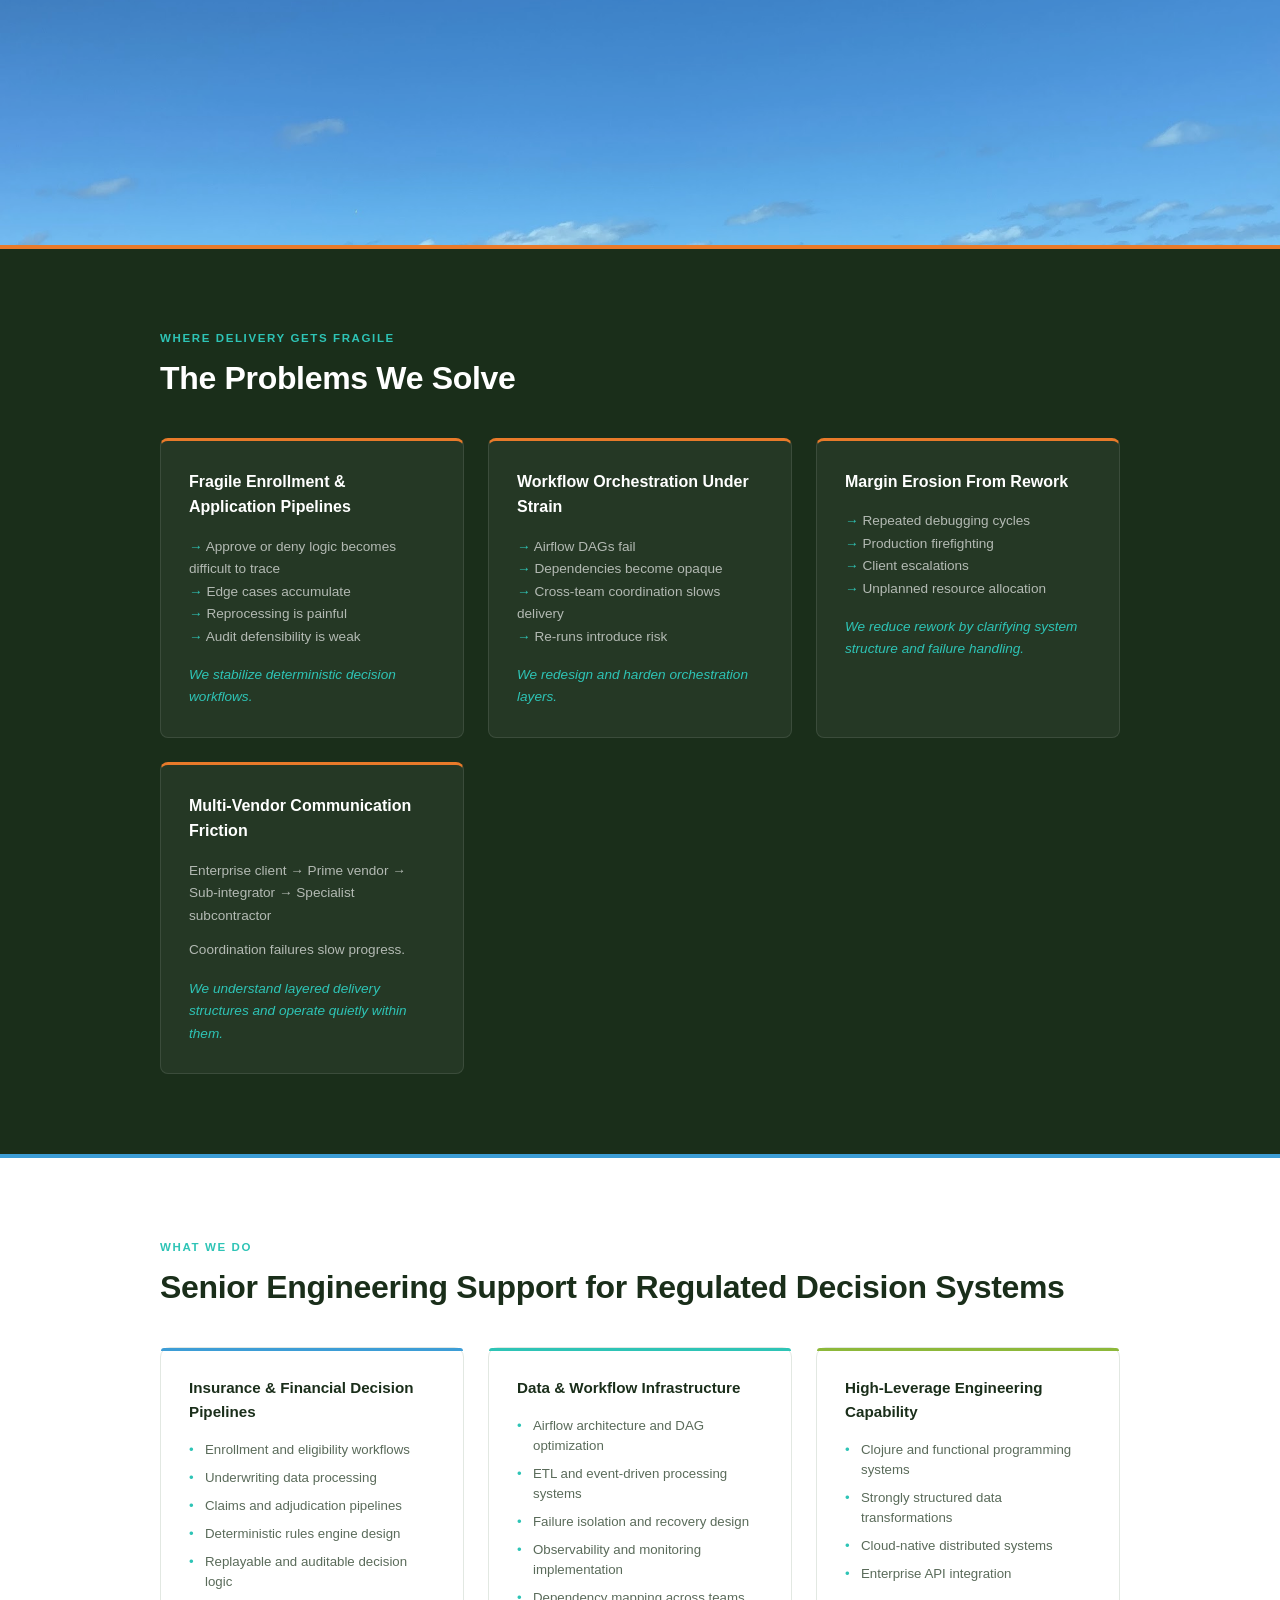
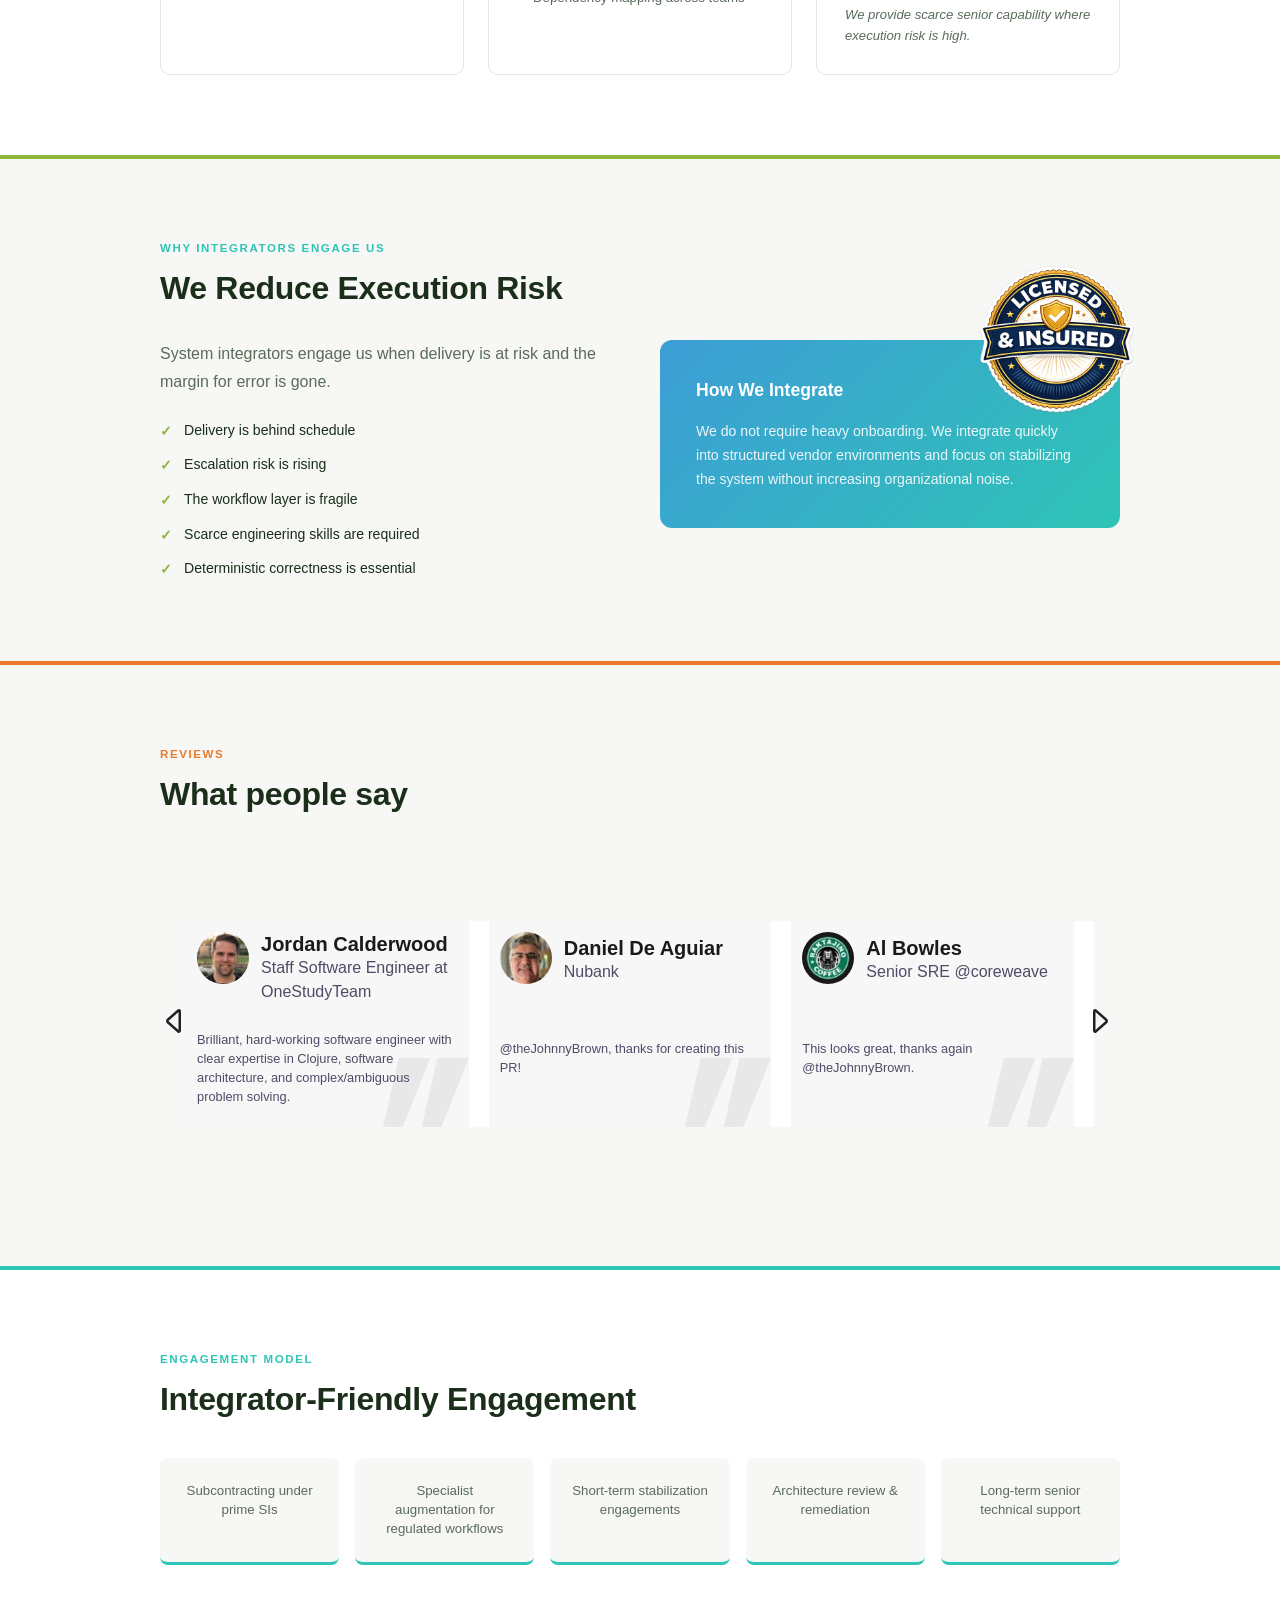
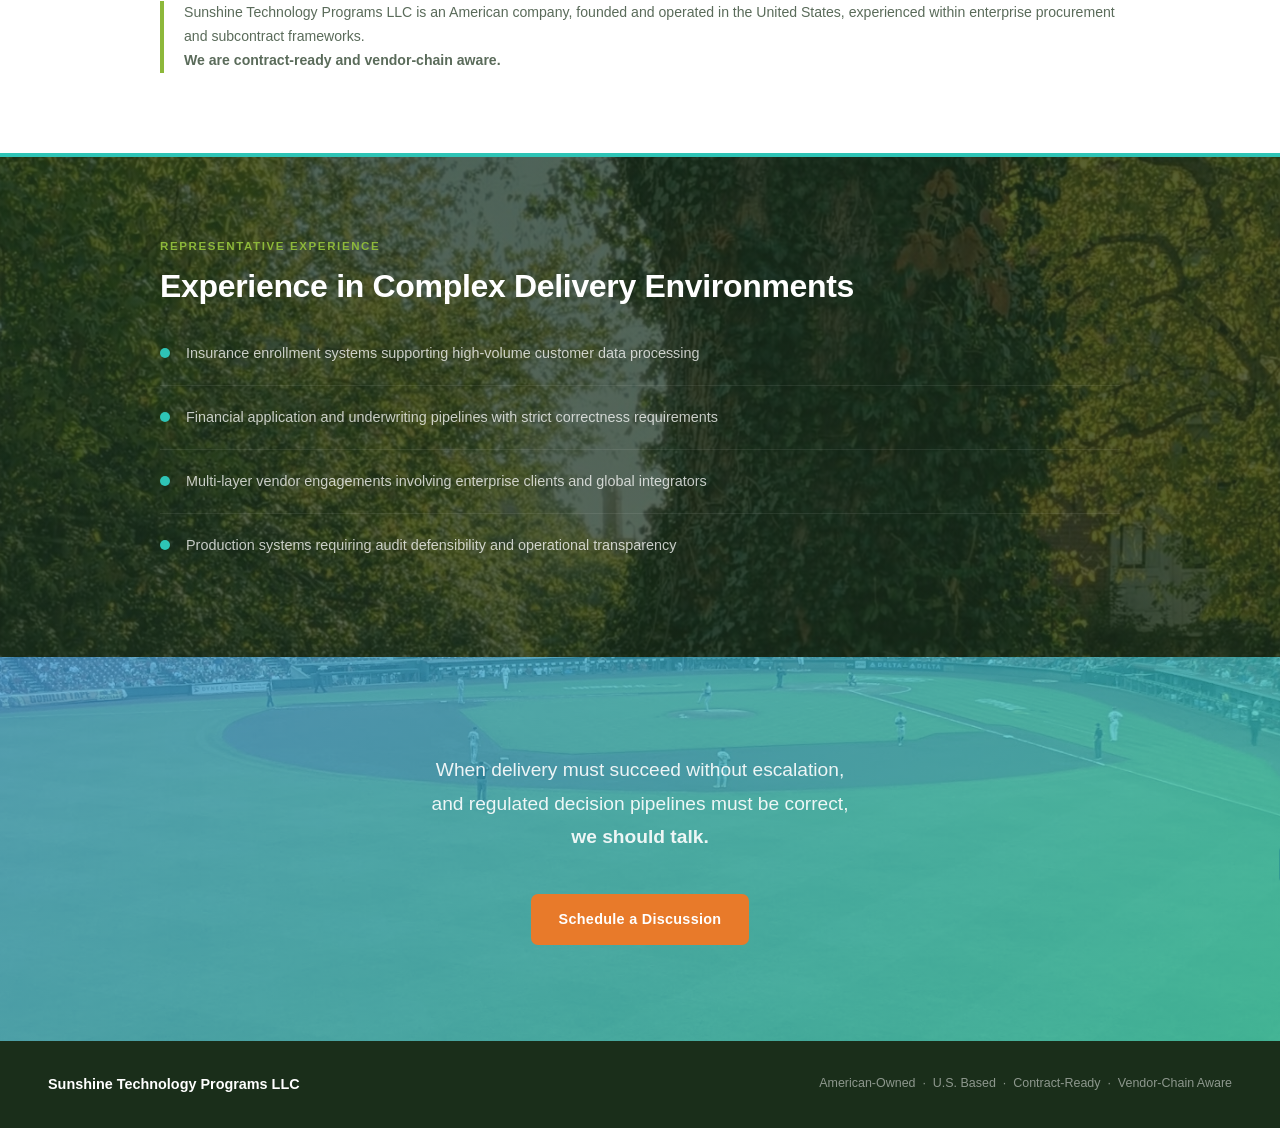
==== commit e3c28b00: "sticker" ====
--- a/index.html
+++ b/index.html
@@ -425,6 +425,23 @@
       border-top: 4px solid var(--green);
     }
 
+    .stamp {
+      position: absolute;
+      top: -87px;
+      right: -24px;
+      width: 175px;
+      pointer-events: none;
+      z-index: 10;
+    }
+
+    @media (max-width: 768px) {
+      .stamp {
+        width: 110px;
+        top: -42px;
+        right: -16px;
+      }
+    }
+
     .why-grid {
       display: grid;
       grid-template-columns: 1fr 1fr;
@@ -470,6 +487,8 @@
       color: #fff;
       border-radius: 12px;
       padding: 36px;
+      position: relative;
+      overflow: visible;
     }
 
     .why-callout h3 {
@@ -800,6 +819,7 @@
         </ul>
       </div>
       <div class="why-callout">
+        <img src="img/licensed%20and%20insured.png" alt="Licensed and Insured" class="stamp">
         <h3>How We Integrate</h3>
         <p>We do not require heavy onboarding. We integrate quickly into structured vendor environments and focus on stabilizing the system without increasing organizational noise.</p>
       </div>
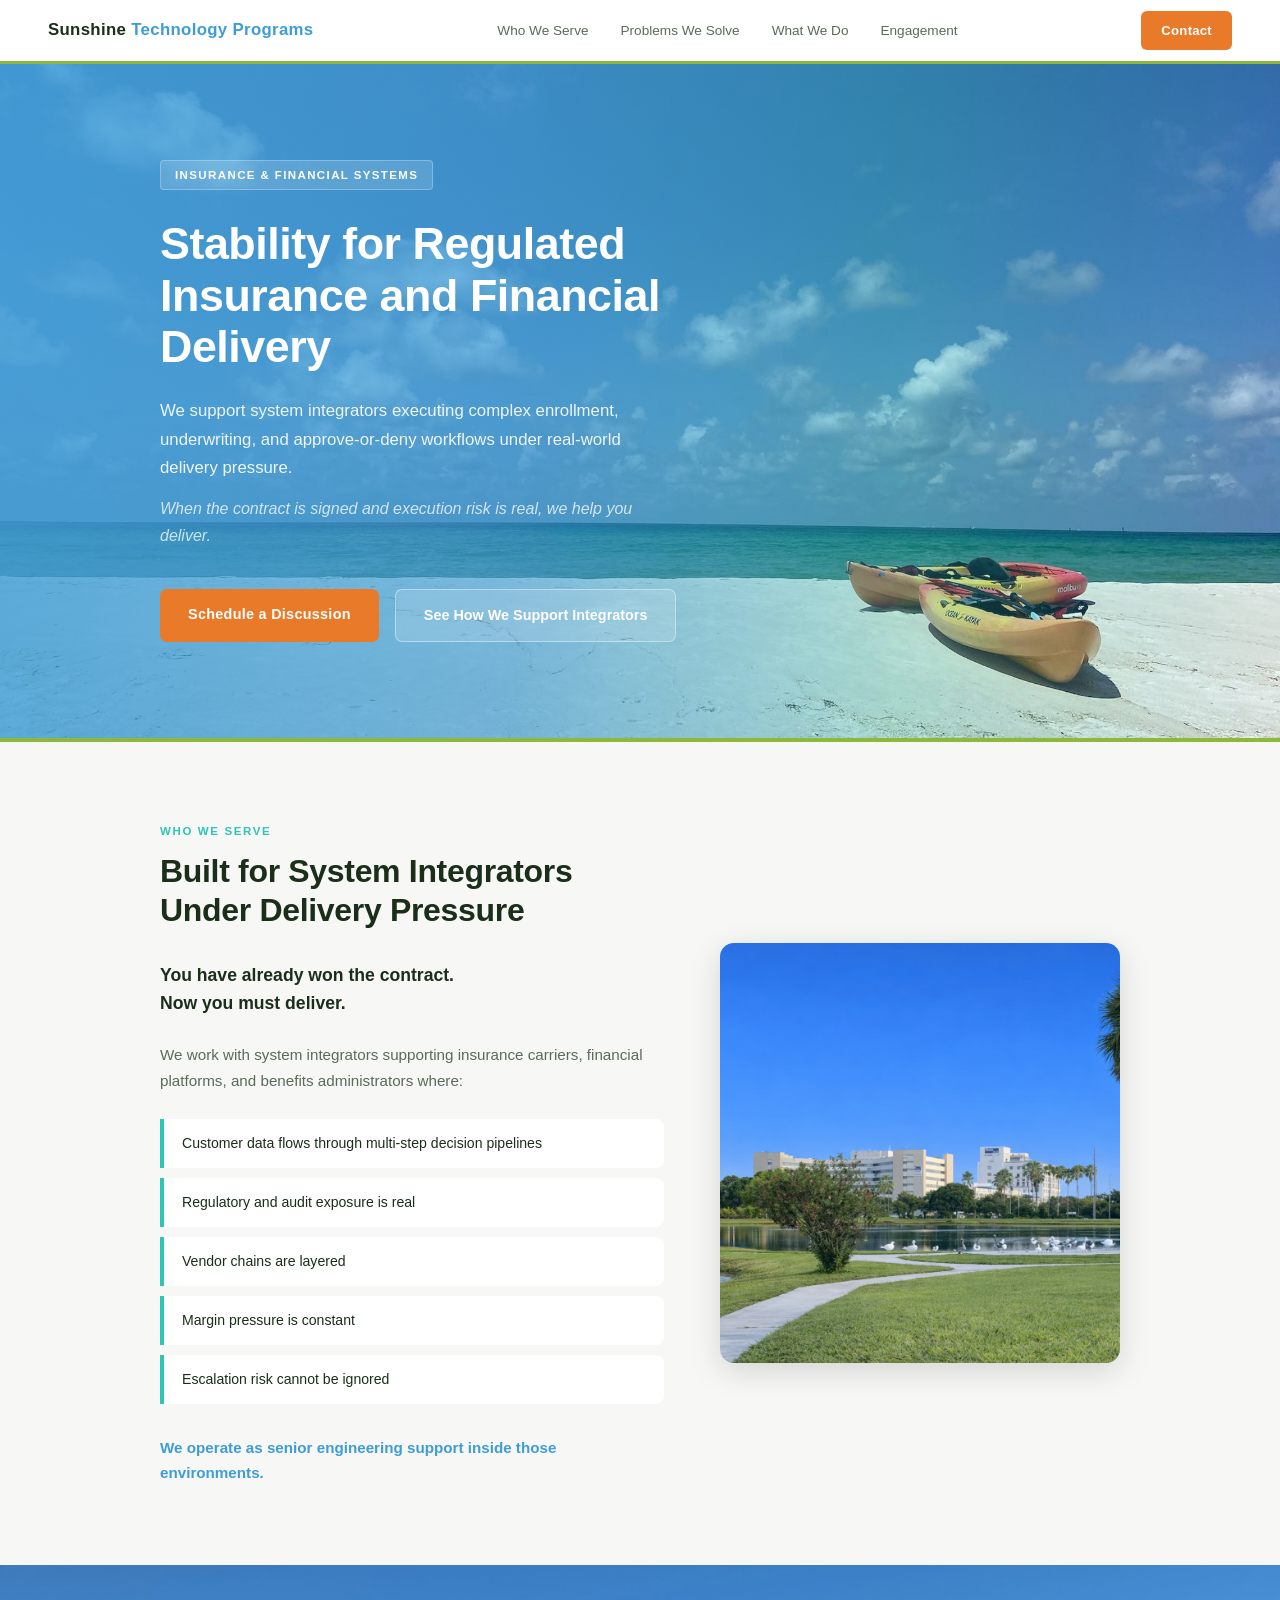
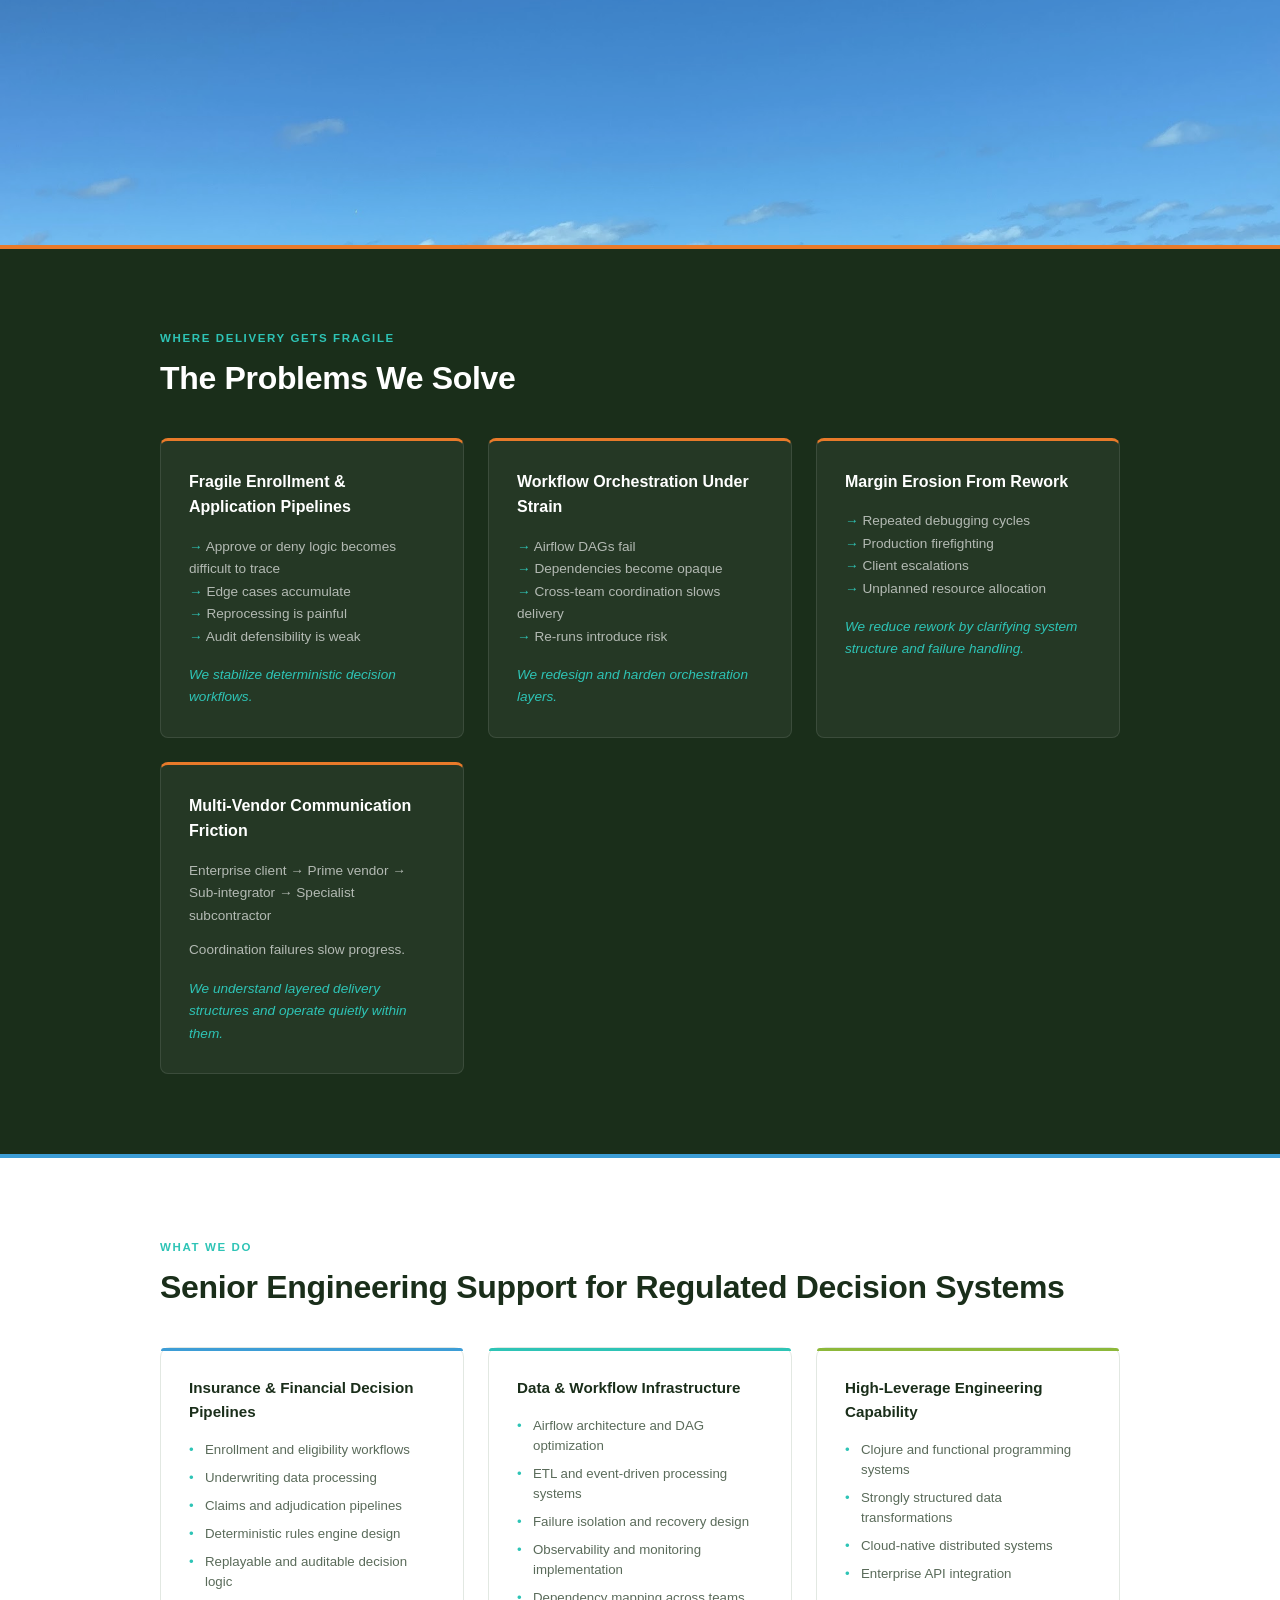
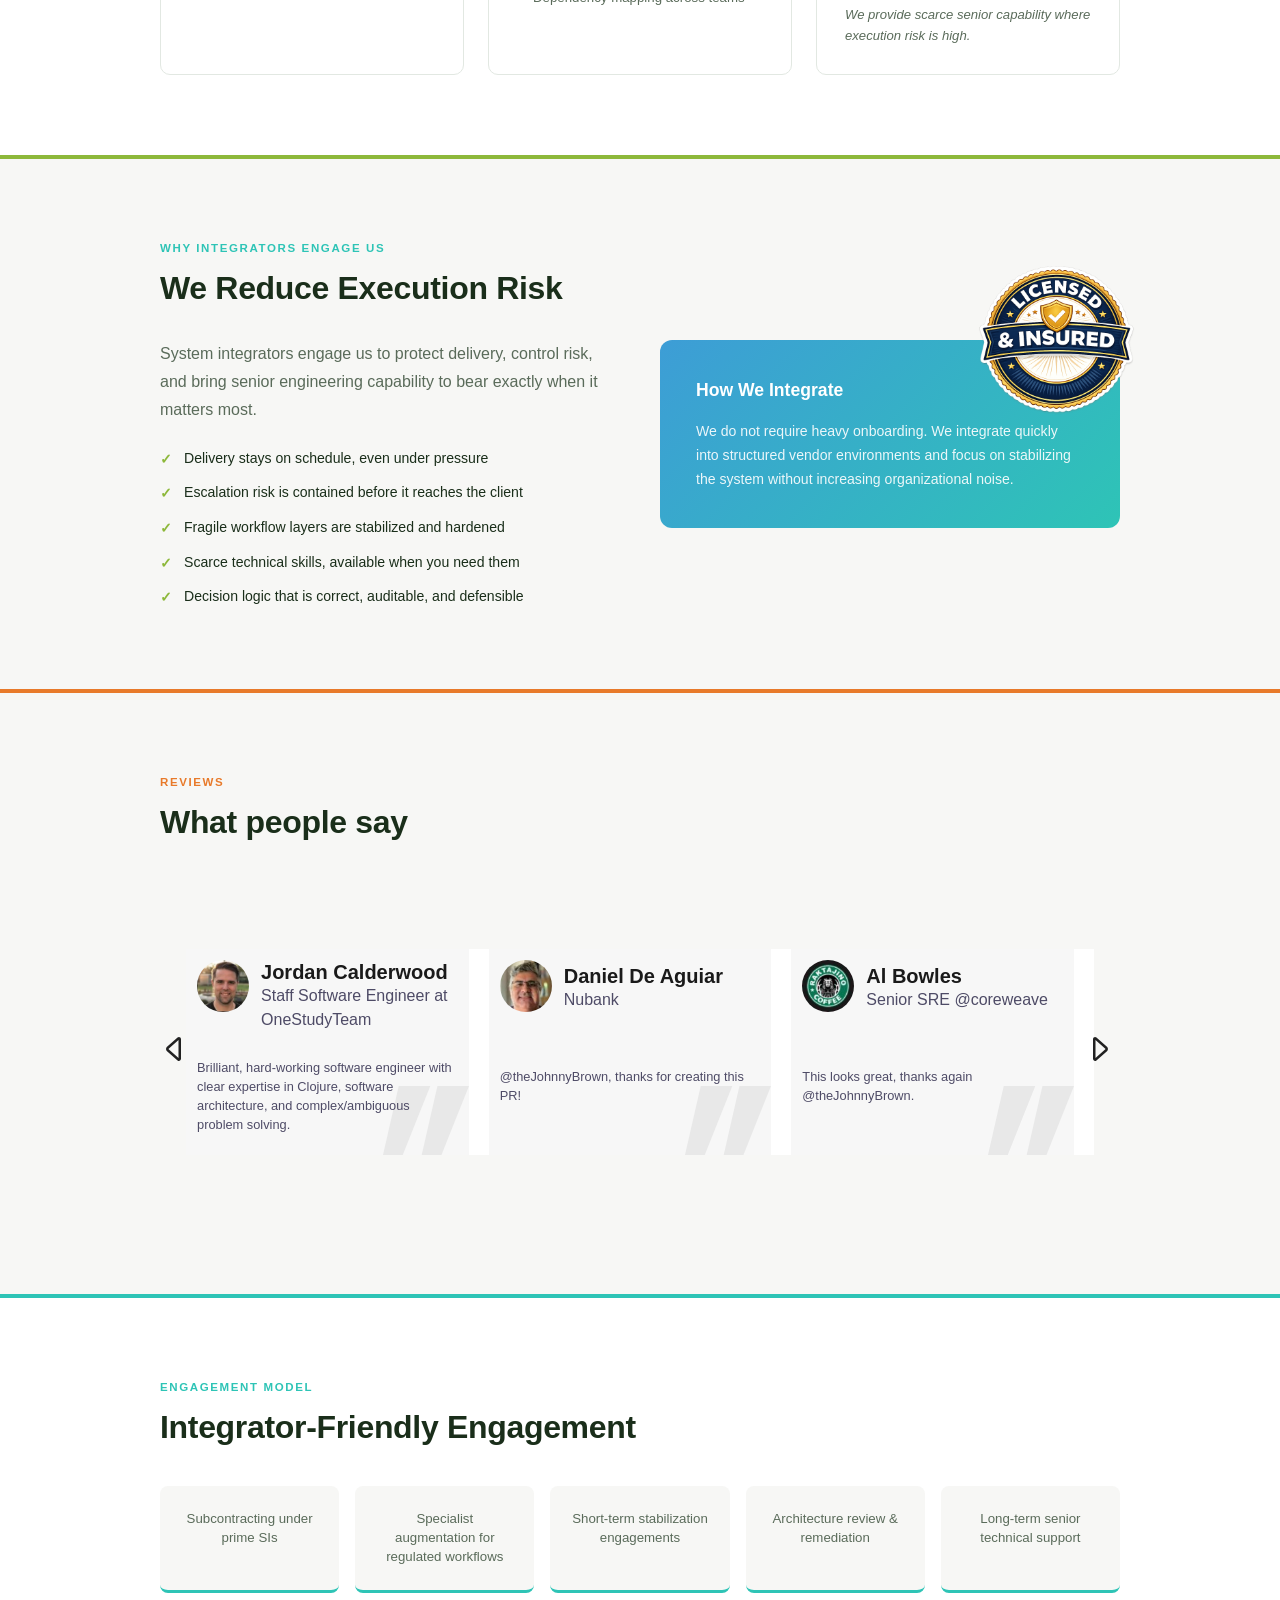
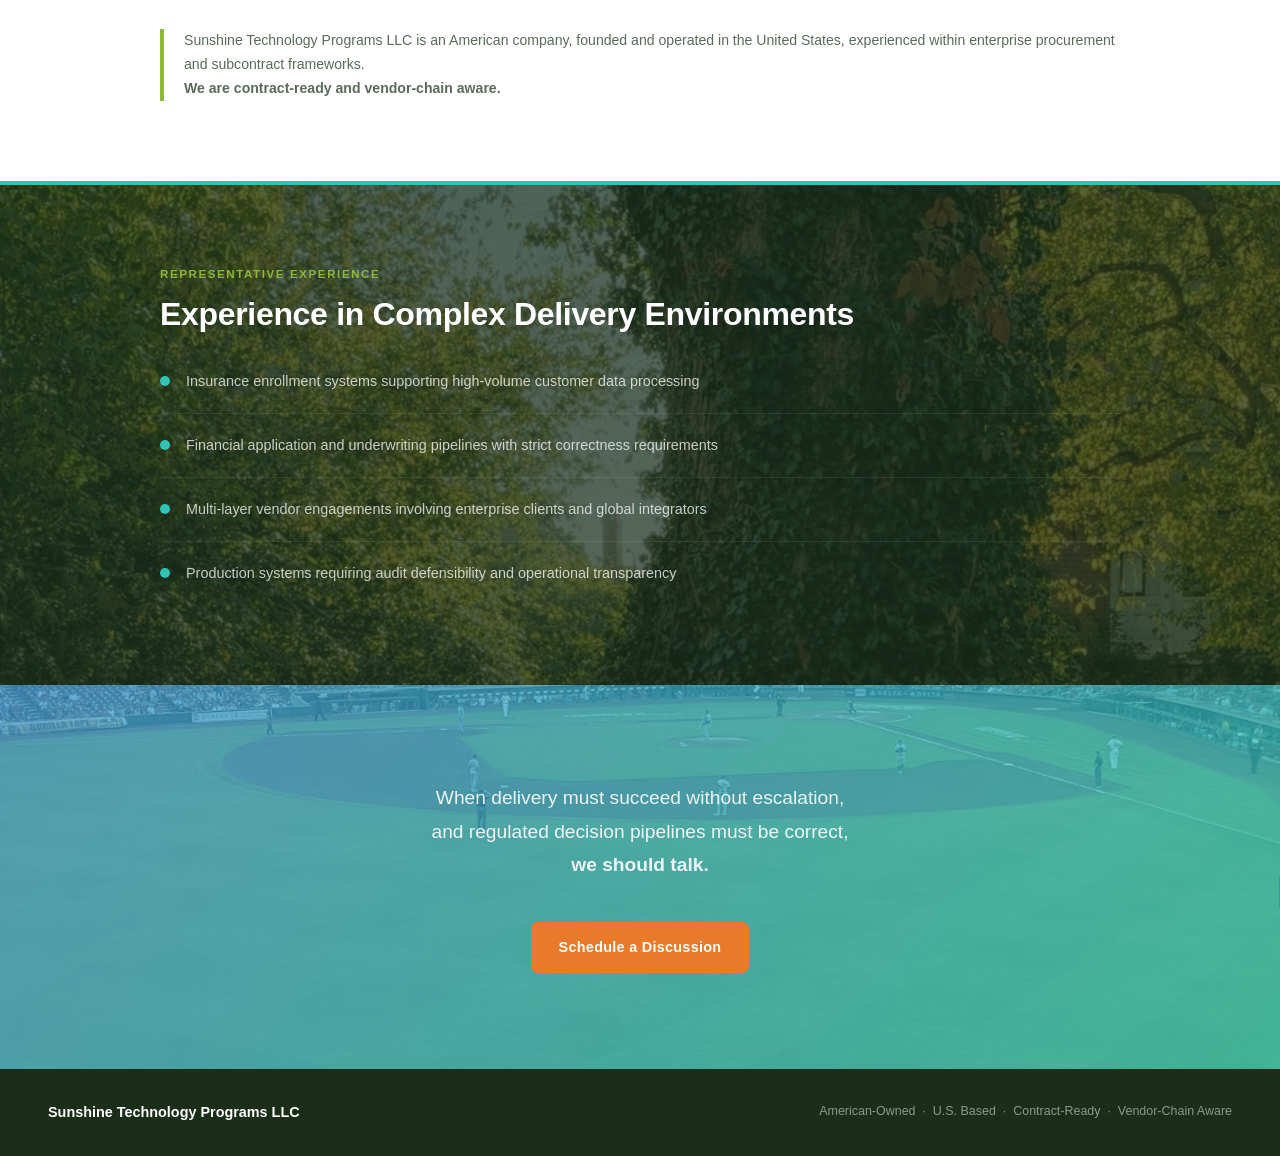
==== commit 74d4d3ad: "wording" ====
--- a/index.html
+++ b/index.html
@@ -809,13 +809,13 @@
     <h2 class="section-header">We Reduce Execution Risk</h2>
     <div class="why-grid">
       <div>
-        <p class="why-intro">System integrators engage us when delivery is at risk and the margin for error is gone.</p>
+        <p class="why-intro">System integrators engage us to protect delivery, control risk, and bring senior engineering capability to bear exactly when it matters most.</p>
         <ul class="why-list">
-          <li>Delivery is behind schedule</li>
-          <li>Escalation risk is rising</li>
-          <li>The workflow layer is fragile</li>
-          <li>Scarce engineering skills are required</li>
-          <li>Deterministic correctness is essential</li>
+          <li>Delivery stays on schedule, even under pressure</li>
+          <li>Escalation risk is contained before it reaches the client</li>
+          <li>Fragile workflow layers are stabilized and hardened</li>
+          <li>Scarce technical skills, available when you need them</li>
+          <li>Decision logic that is correct, auditable, and defensible</li>
         </ul>
       </div>
       <div class="why-callout">
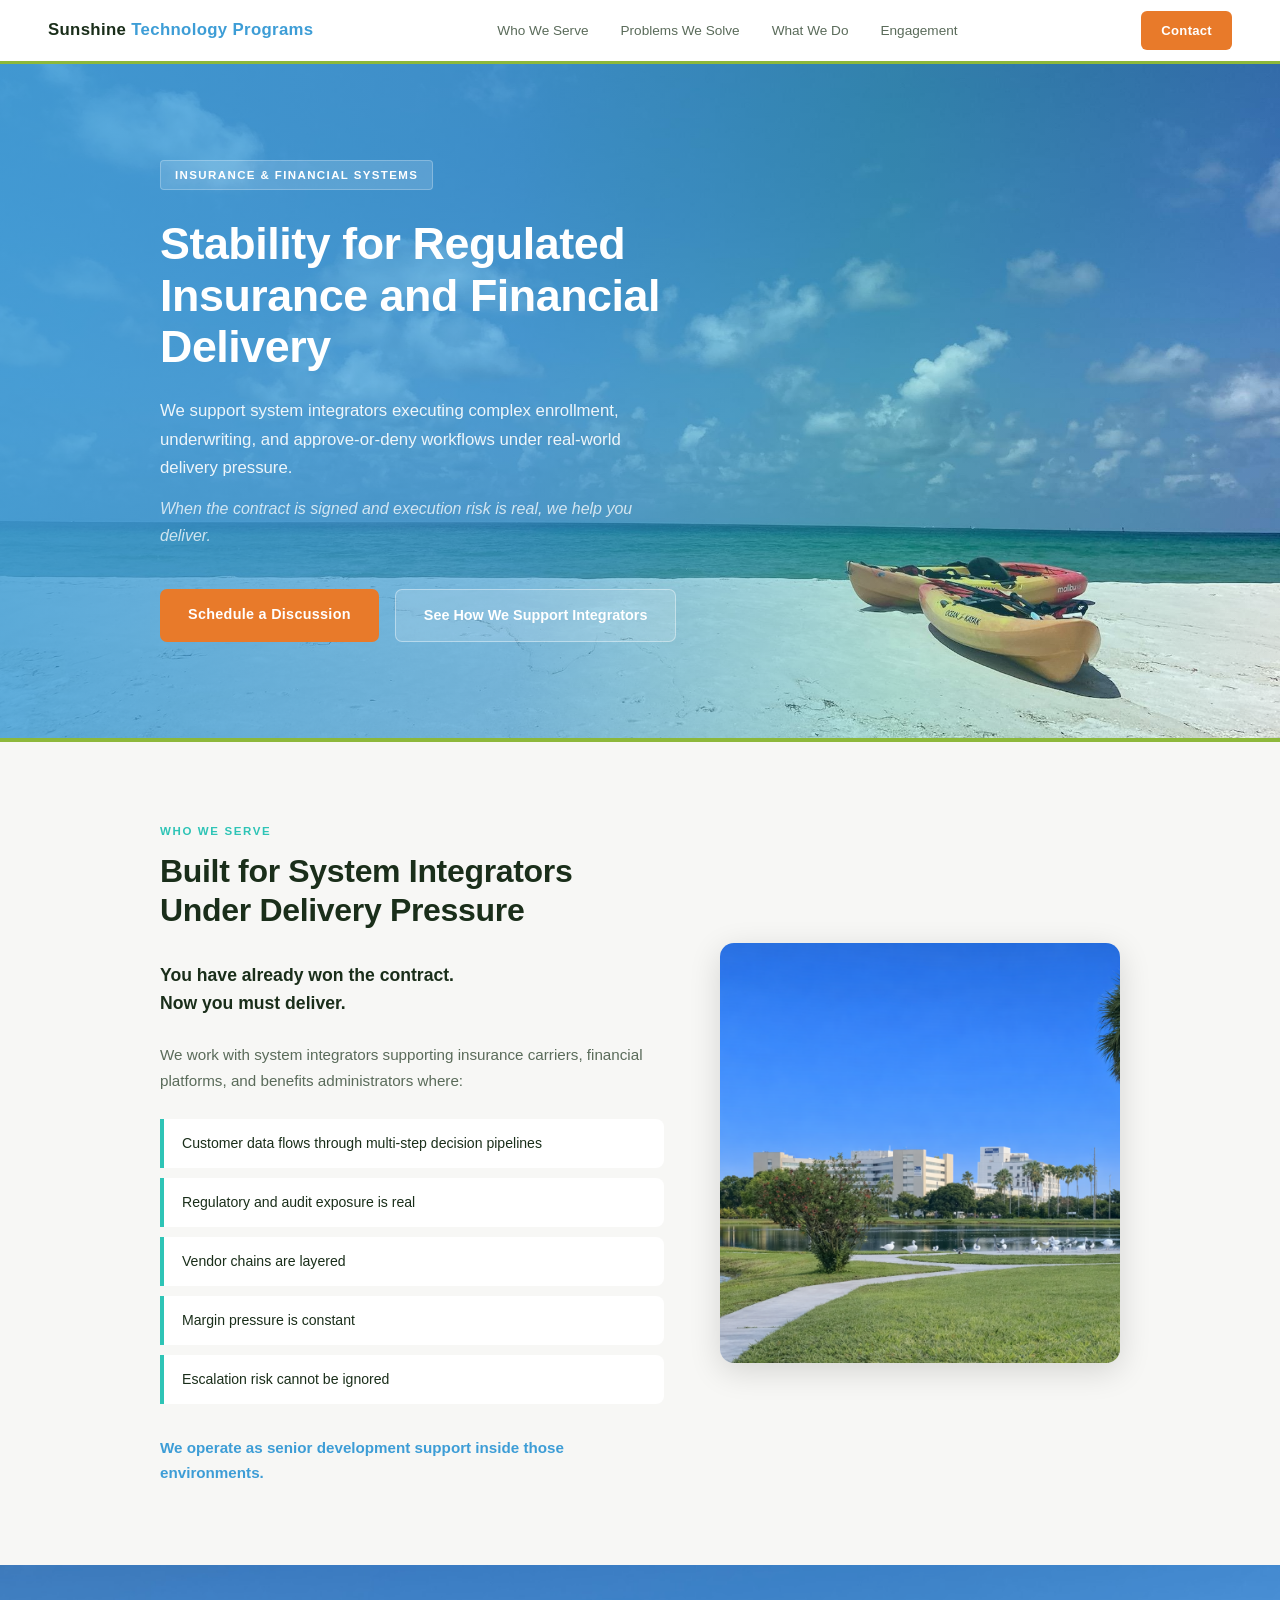
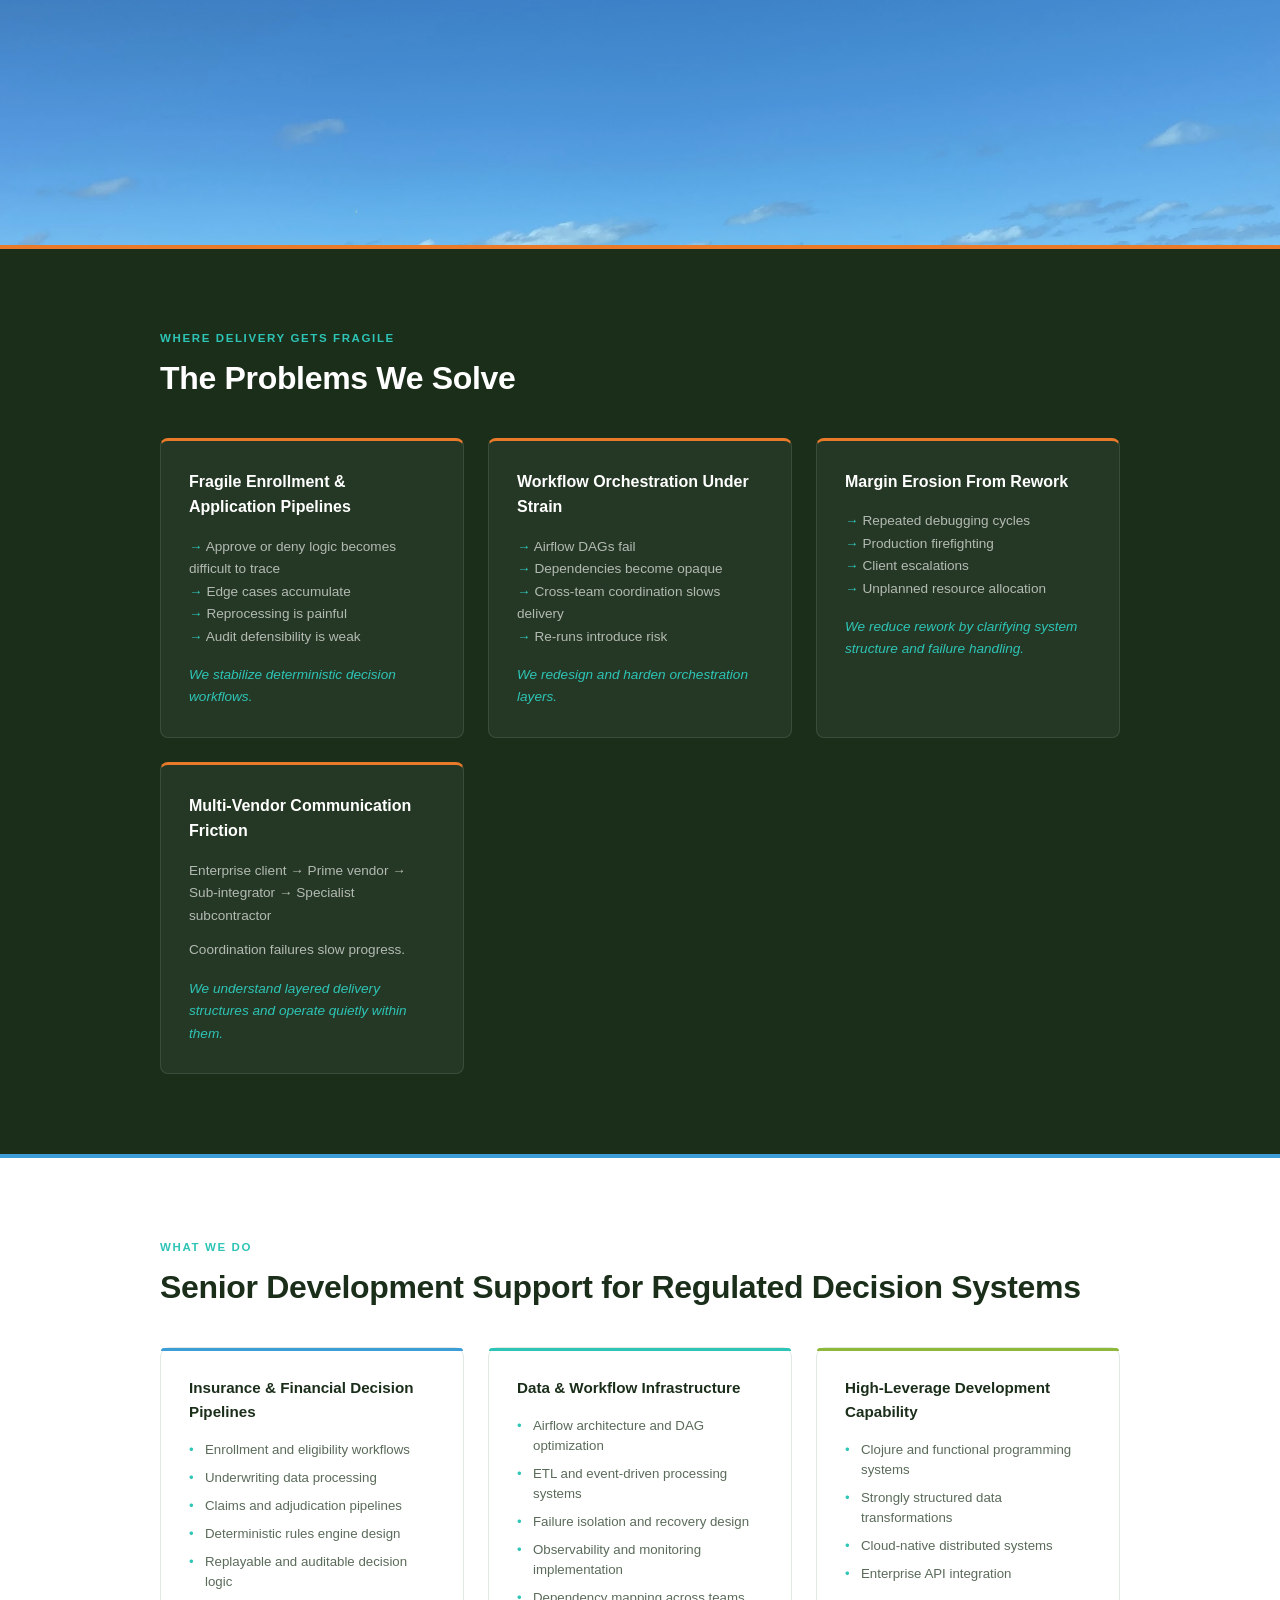
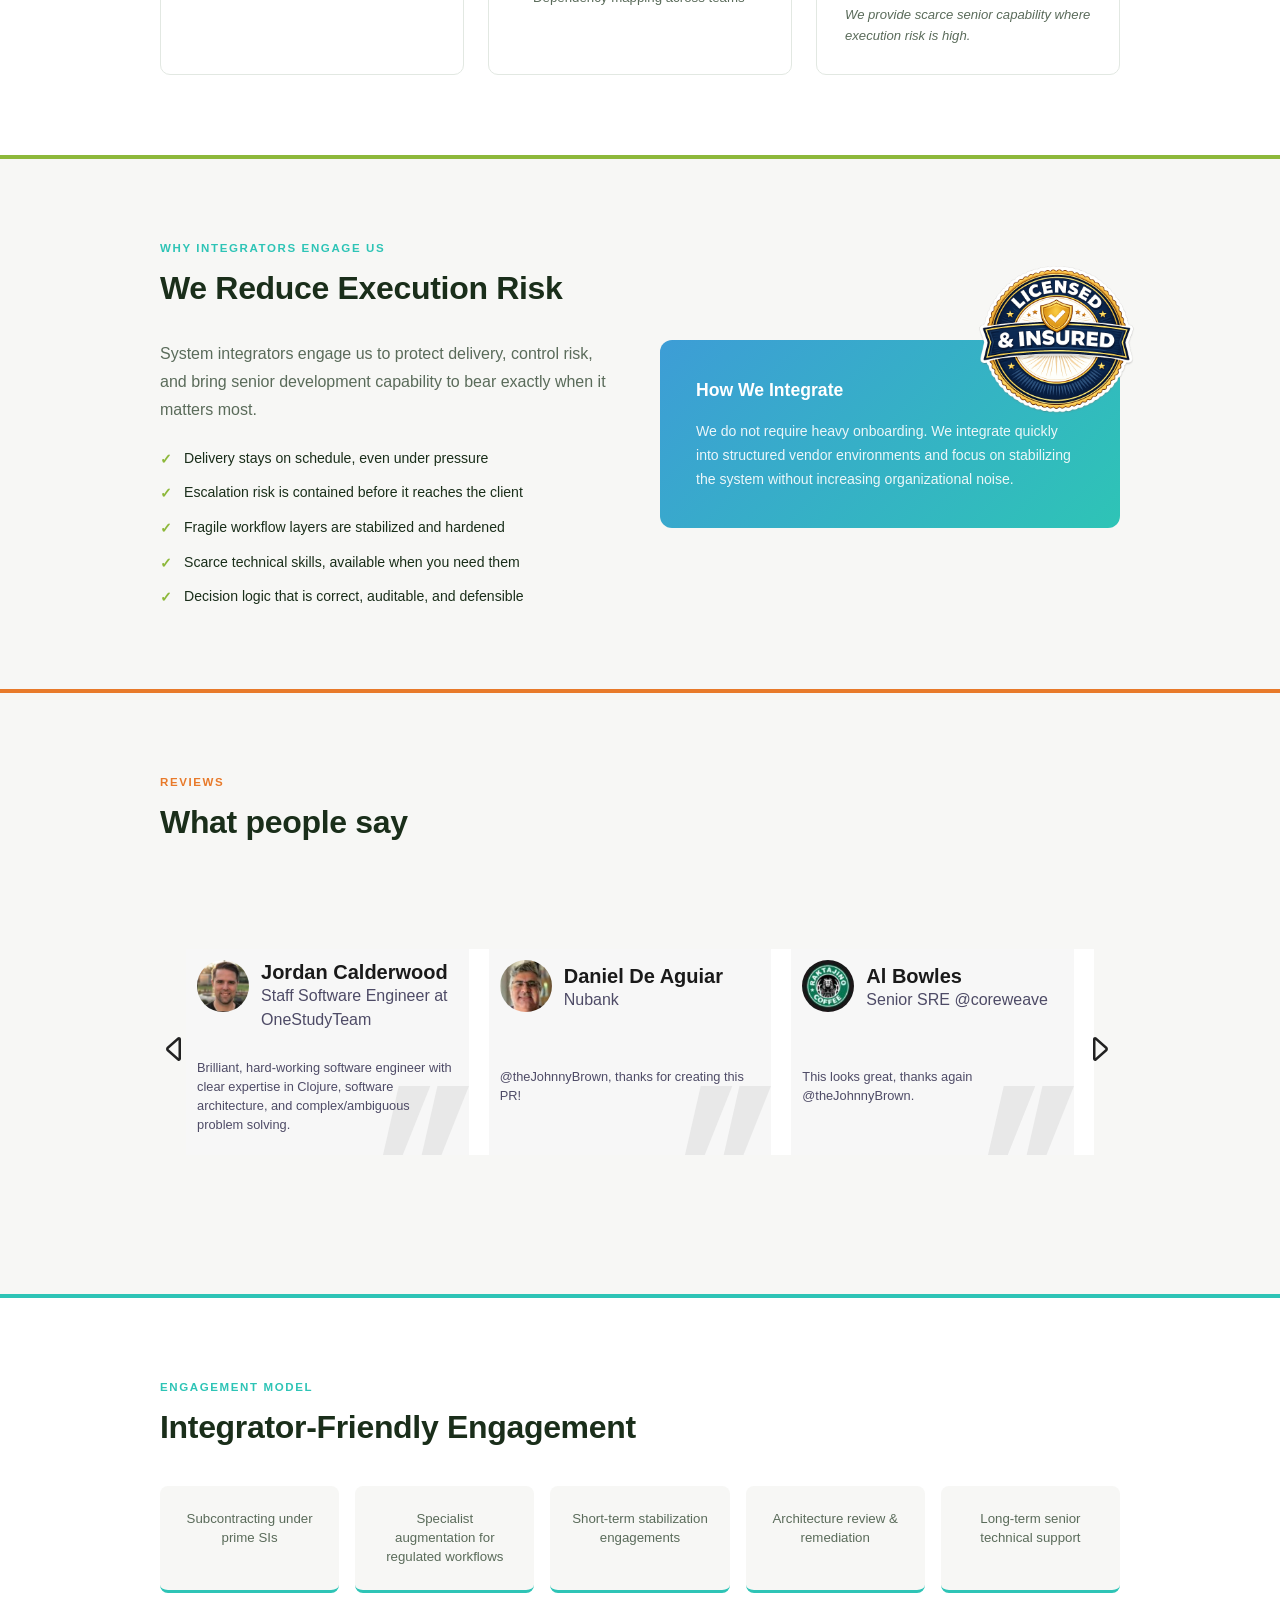
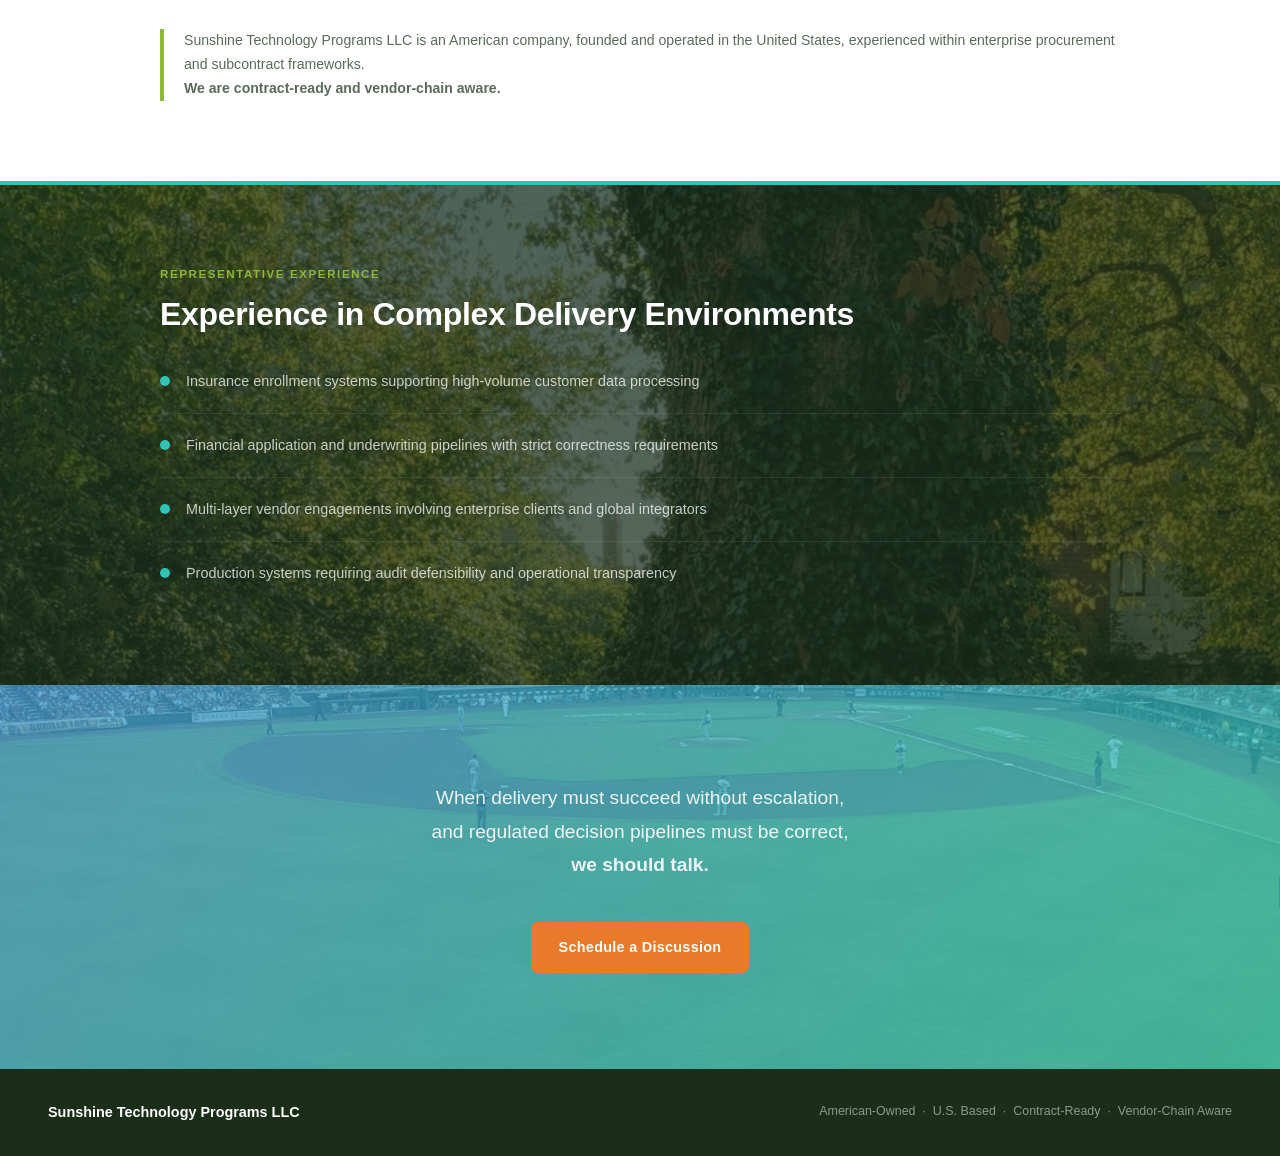
==== commit f627b799: "wording update" ====
--- a/index.html
+++ b/index.html
@@ -3,9 +3,9 @@
 <head>
   <meta charset="UTF-8">
   <meta name="viewport" content="width=device-width, initial-scale=1.0">
-  <title>Sunshine Technology Programs — Insurance & Financial Workflow Engineering</title>
-  <meta name="description" content="Senior engineering support for system integrators delivering regulated insurance and financial workflows. Enrollment pipelines, Airflow orchestration, deterministic decision systems.">
-  <meta name="keywords" content="insurance workflow engineering, enrollment system consulting, Airflow enterprise consulting, regulated financial data pipelines, system integrator subcontract support">
+  <title>Sunshine Technology Programs — Insurance & Financial Workflow Development</title>
+  <meta name="description" content="Senior development support for system integrators delivering regulated insurance and financial workflows. Enrollment pipelines, Airflow orchestration, deterministic decision systems.">
+  <meta name="keywords" content="insurance workflow development, enrollment system consulting, Airflow enterprise consulting, regulated financial data pipelines, system integrator subcontract support">
 
   <style>
     /* ─── Reset & Base ─────────────────────────────────────── */
@@ -692,7 +692,7 @@
         <li>Margin pressure is constant</li>
         <li>Escalation risk cannot be ignored</li>
       </ul>
-      <p class="serve-footer">We operate as senior engineering support inside those environments.</p>
+      <p class="serve-footer">We operate as senior development support inside those environments.</p>
     </div>
     <div class="serve-photo">
       <img src="img/Park.png" alt="Florida park with palm trees and pond">
@@ -760,7 +760,7 @@
 <section class="section-services" id="services">
   <div class="section-inner">
     <div class="section-label">What We Do</div>
-    <h2 class="section-header">Senior Engineering Support for Regulated Decision Systems</h2>
+    <h2 class="section-header">Senior Development Support for Regulated Decision Systems</h2>
     <div class="services-grid">
 
       <div class="service-card">
@@ -786,7 +786,7 @@
       </div>
 
       <div class="service-card">
-        <h3>High-Leverage Engineering Capability</h3>
+        <h3>High-Leverage Development Capability</h3>
         <ul>
           <li>Clojure and functional programming systems</li>
           <li>Strongly structured data transformations</li>
@@ -809,7 +809,7 @@
     <h2 class="section-header">We Reduce Execution Risk</h2>
     <div class="why-grid">
       <div>
-        <p class="why-intro">System integrators engage us to protect delivery, control risk, and bring senior engineering capability to bear exactly when it matters most.</p>
+        <p class="why-intro">System integrators engage us to protect delivery, control risk, and bring senior development capability to bear exactly when it matters most.</p>
         <ul class="why-list">
           <li>Delivery stays on schedule, even under pressure</li>
           <li>Escalation risk is contained before it reaches the client</li>
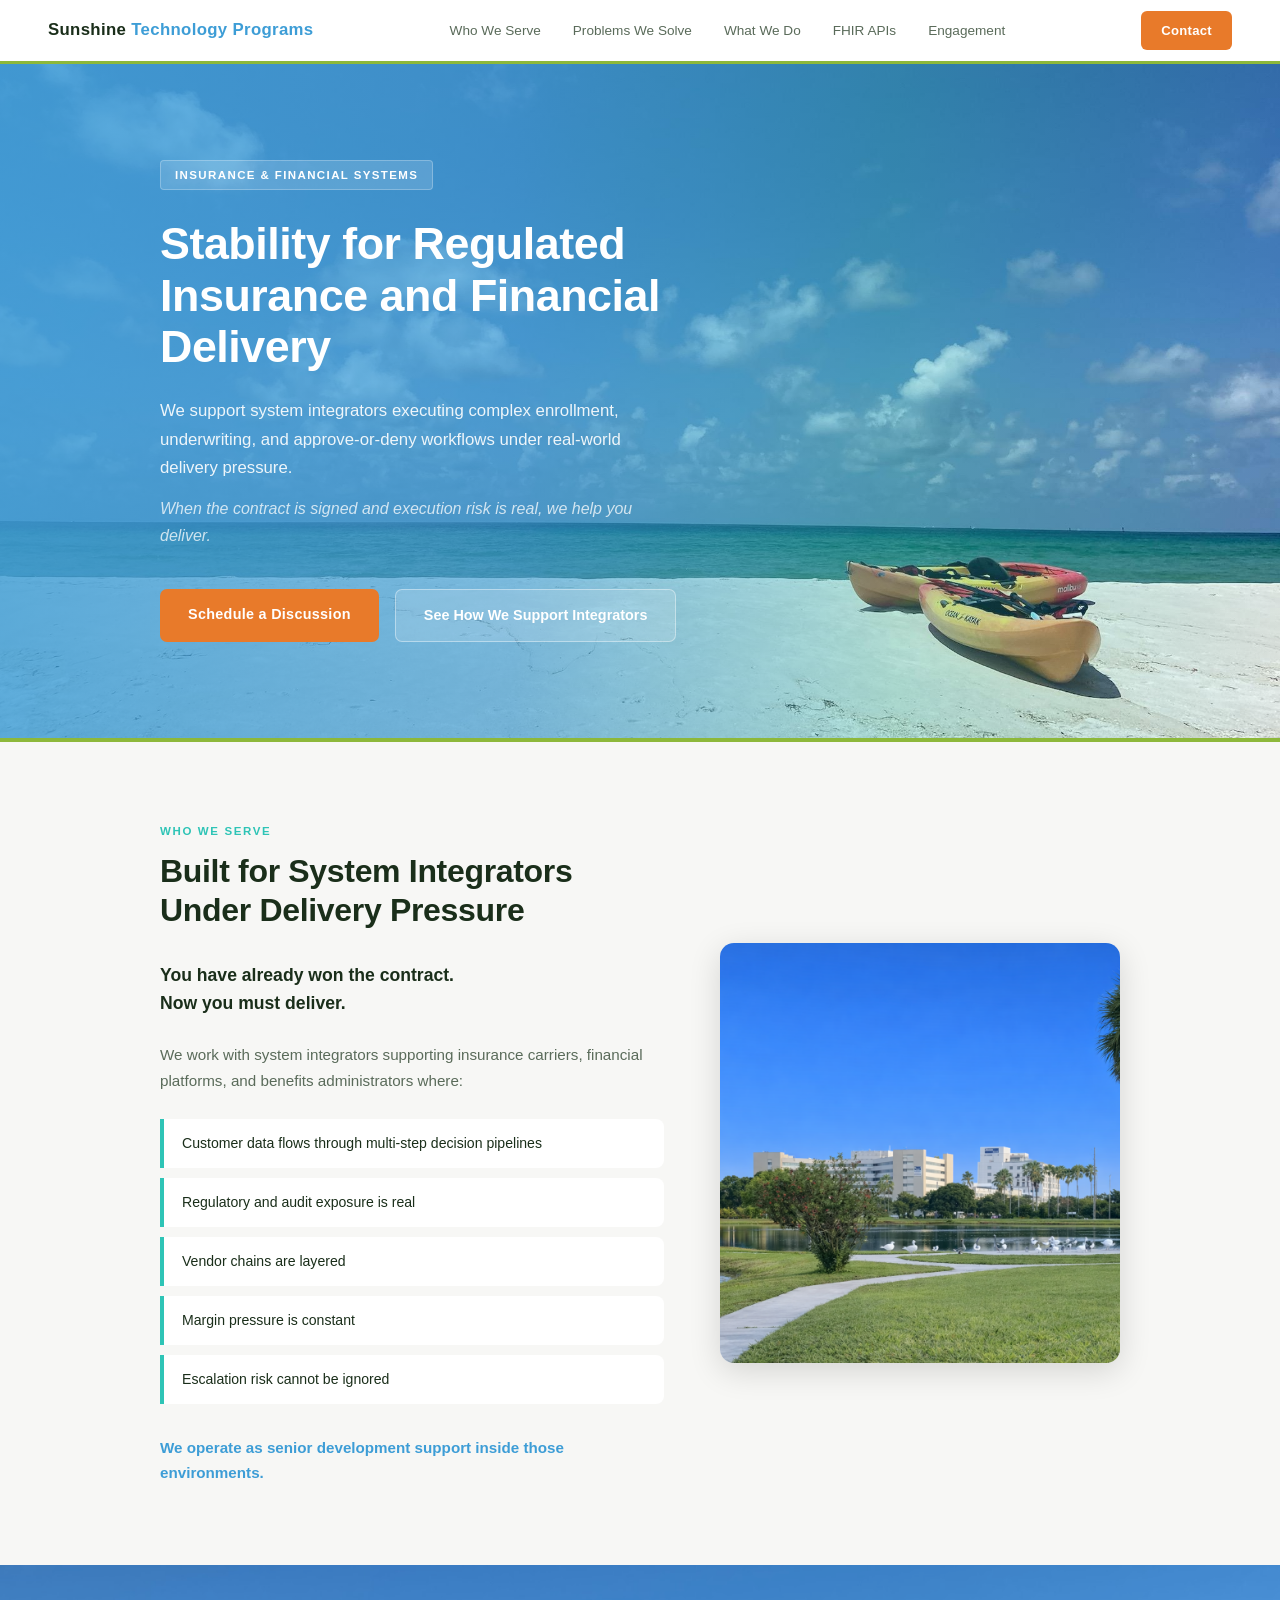
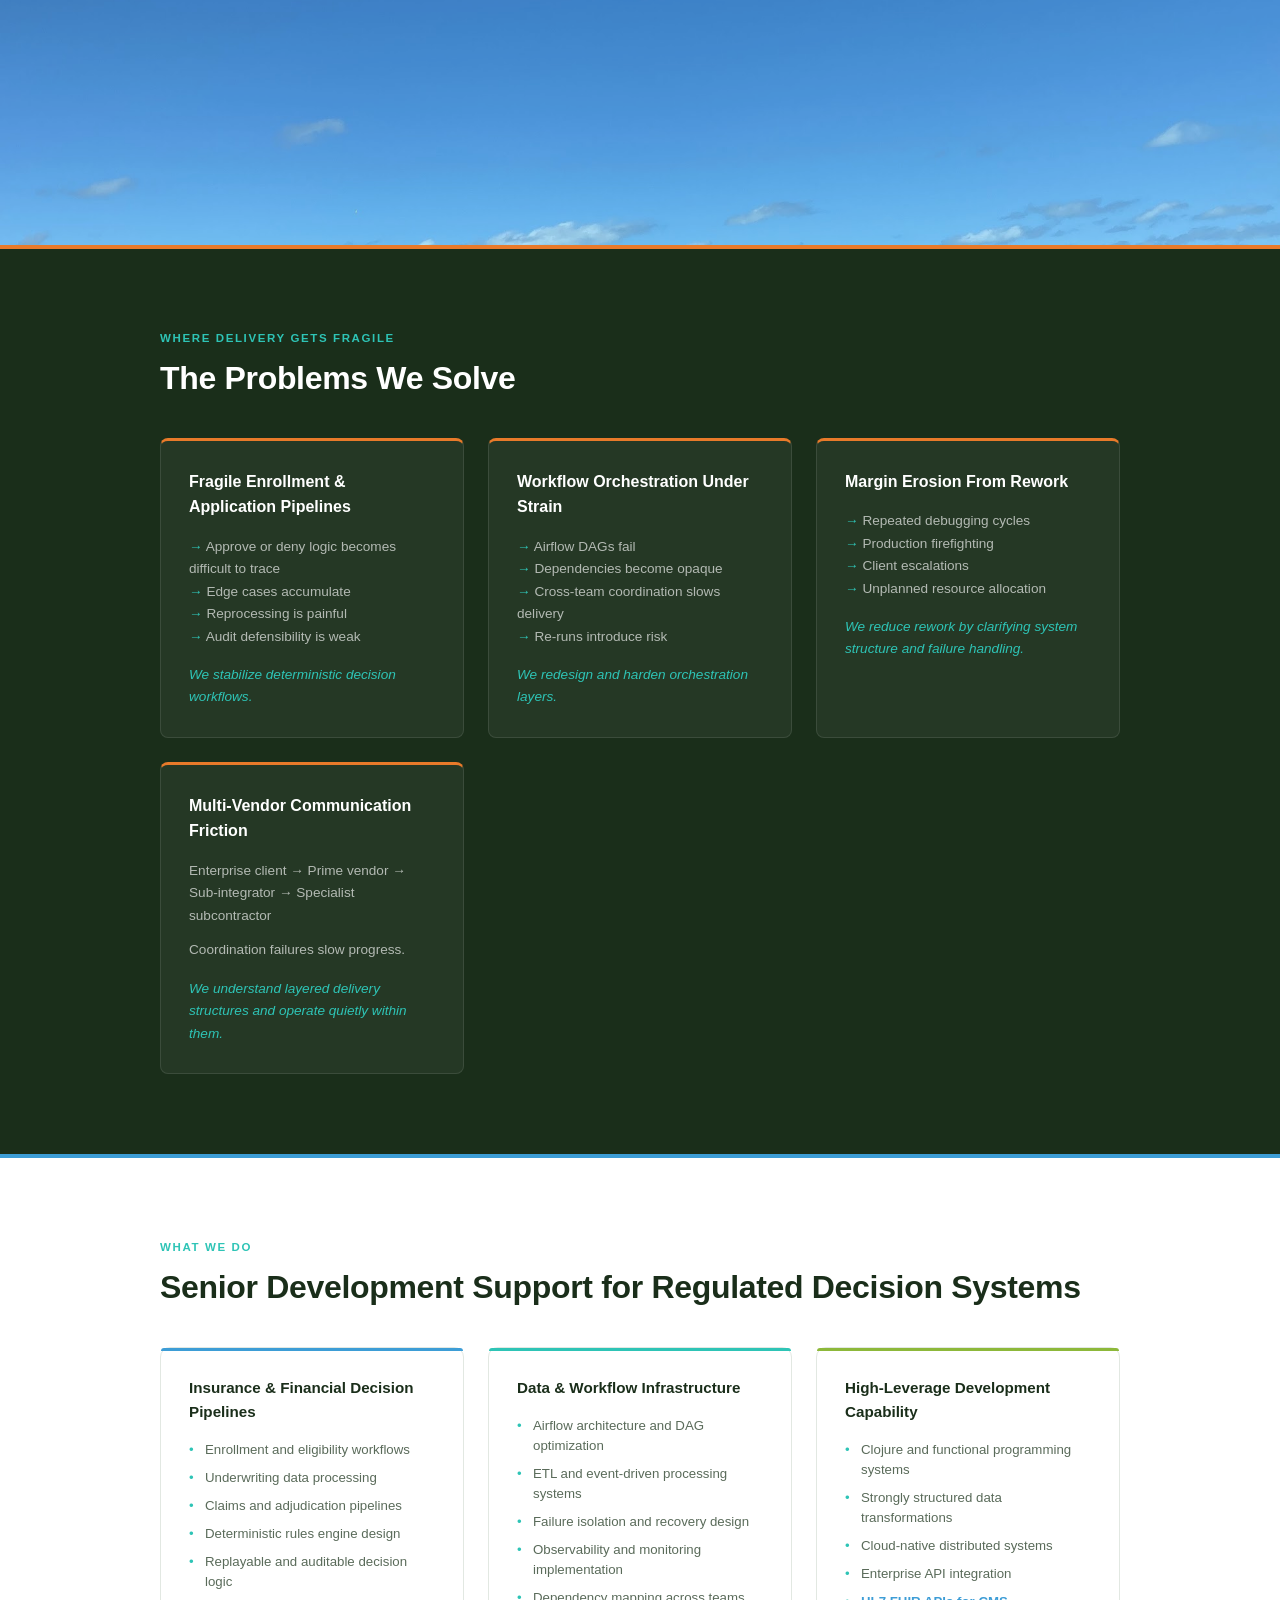
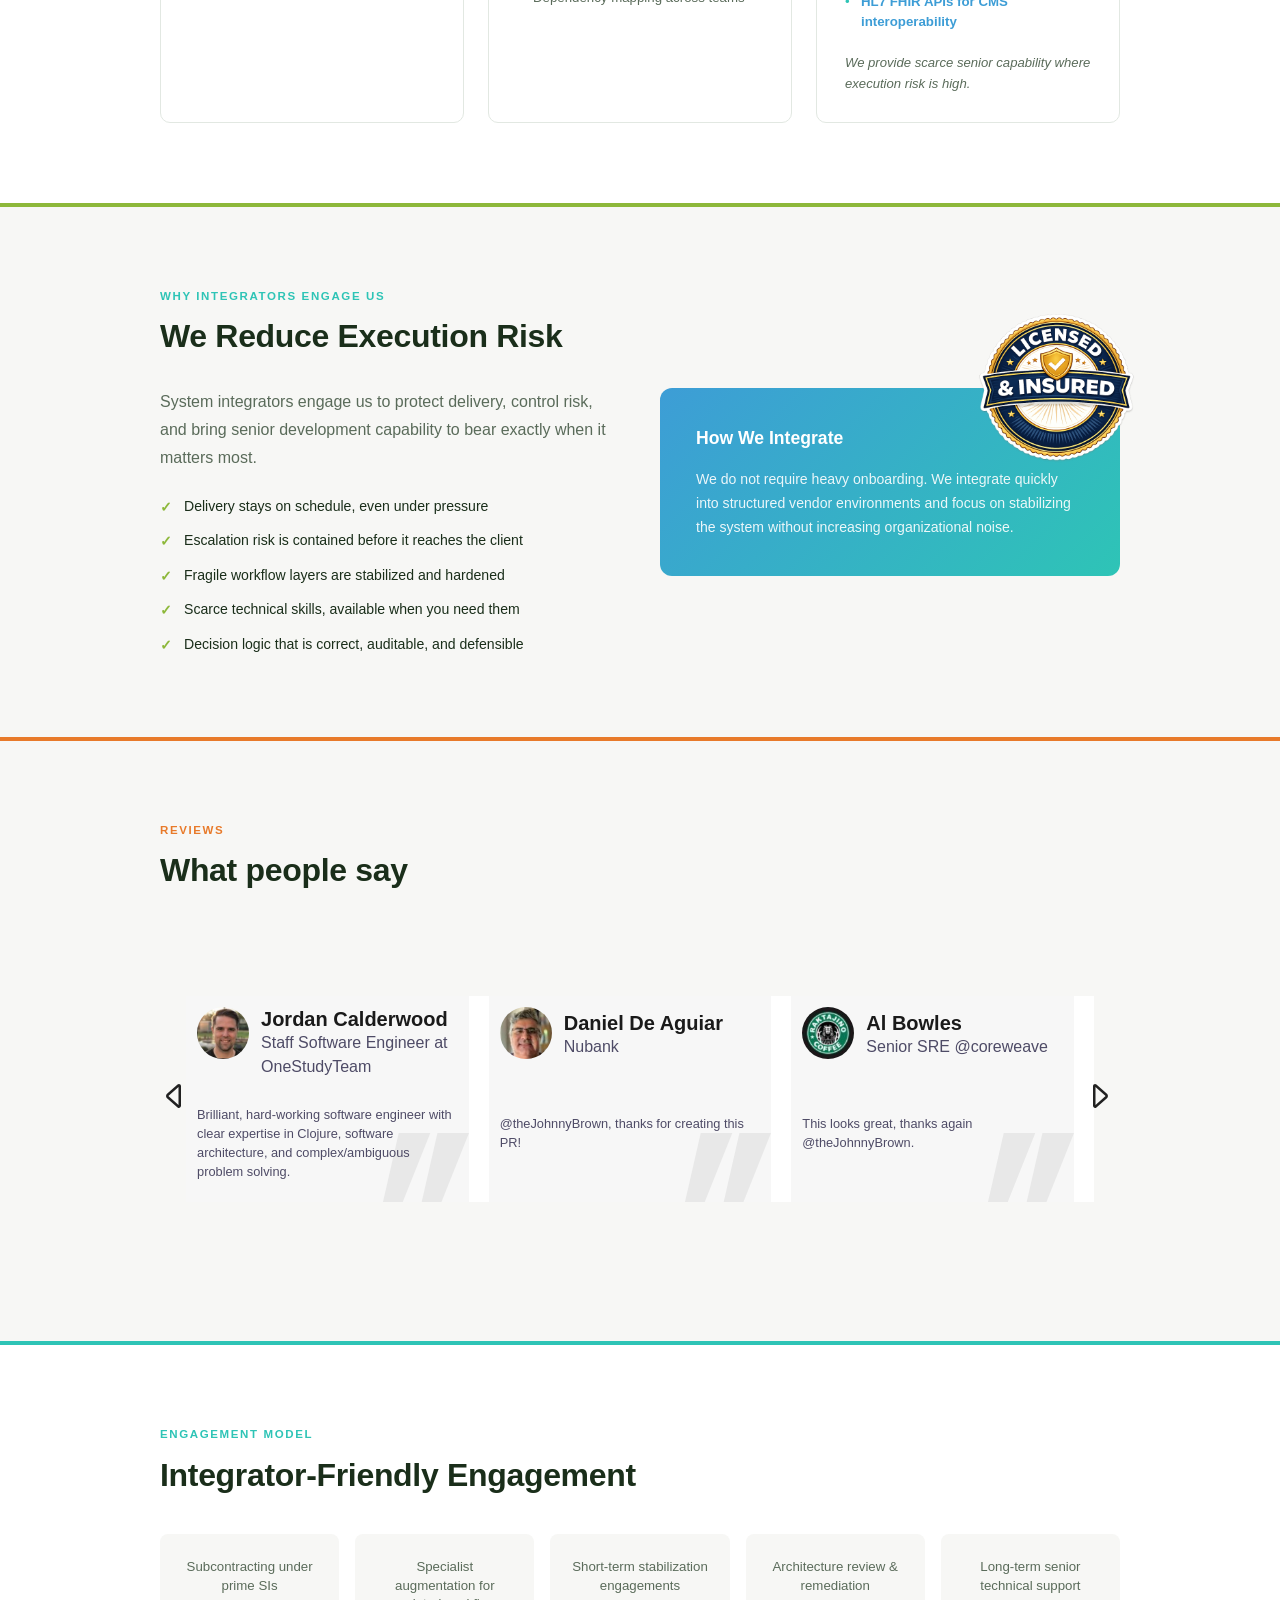
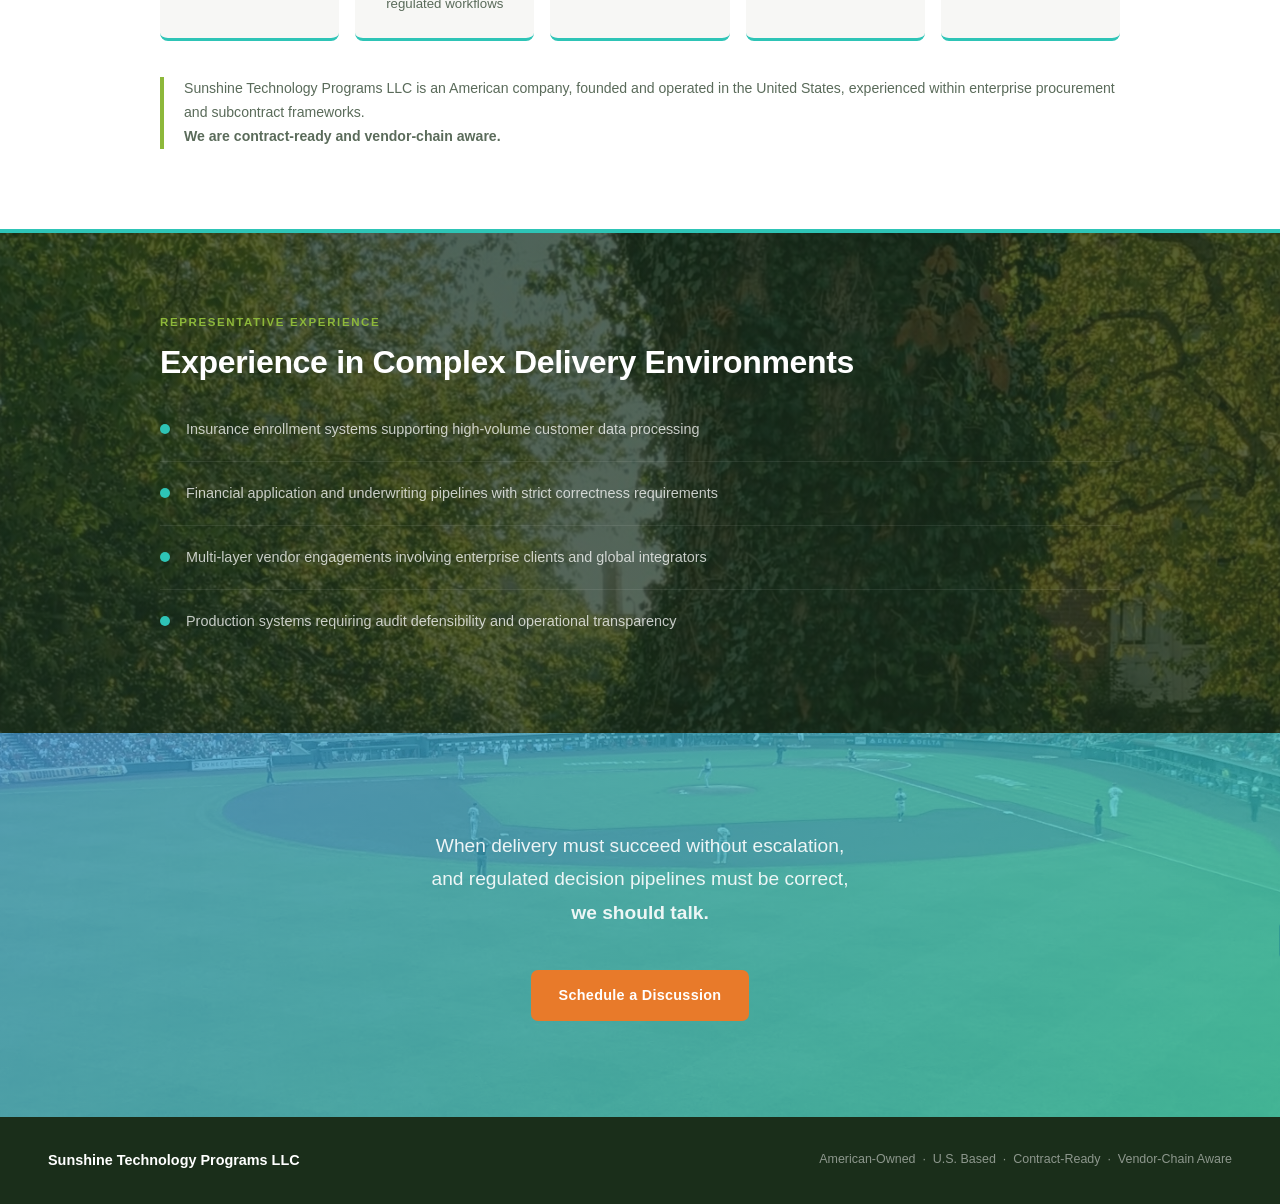
==== commit 224cc59b: "Add FHIR API page for CMS interoperability compliance Co-Authored-By: Claude Fable 5 <noreply@anthro" ====
--- a/index.html
+++ b/index.html
@@ -658,6 +658,7 @@
     <li><a href="#serve">Who We Serve</a></li>
     <li><a href="#problems">Problems We Solve</a></li>
     <li><a href="#services">What We Do</a></li>
+    <li><a href="fhir/">FHIR APIs</a></li>
     <li><a href="#engagement">Engagement</a></li>
   </ul>
   <a href="https://calendly.com/sunshinetechnologyprograms/30min" target="_blank" rel="noopener" class="nav-cta">Contact</a>
@@ -792,6 +793,7 @@
           <li>Strongly structured data transformations</li>
           <li>Cloud-native distributed systems</li>
           <li>Enterprise API integration</li>
+          <li><a href="fhir/" style="color:var(--blue); font-weight:600;">HL7 FHIR APIs for CMS interoperability</a></li>
         </ul>
         <p style="margin-top:20px; font-size:0.82rem; color:var(--text-muted); font-style:italic;">
           We provide scarce senior capability where execution risk is high.
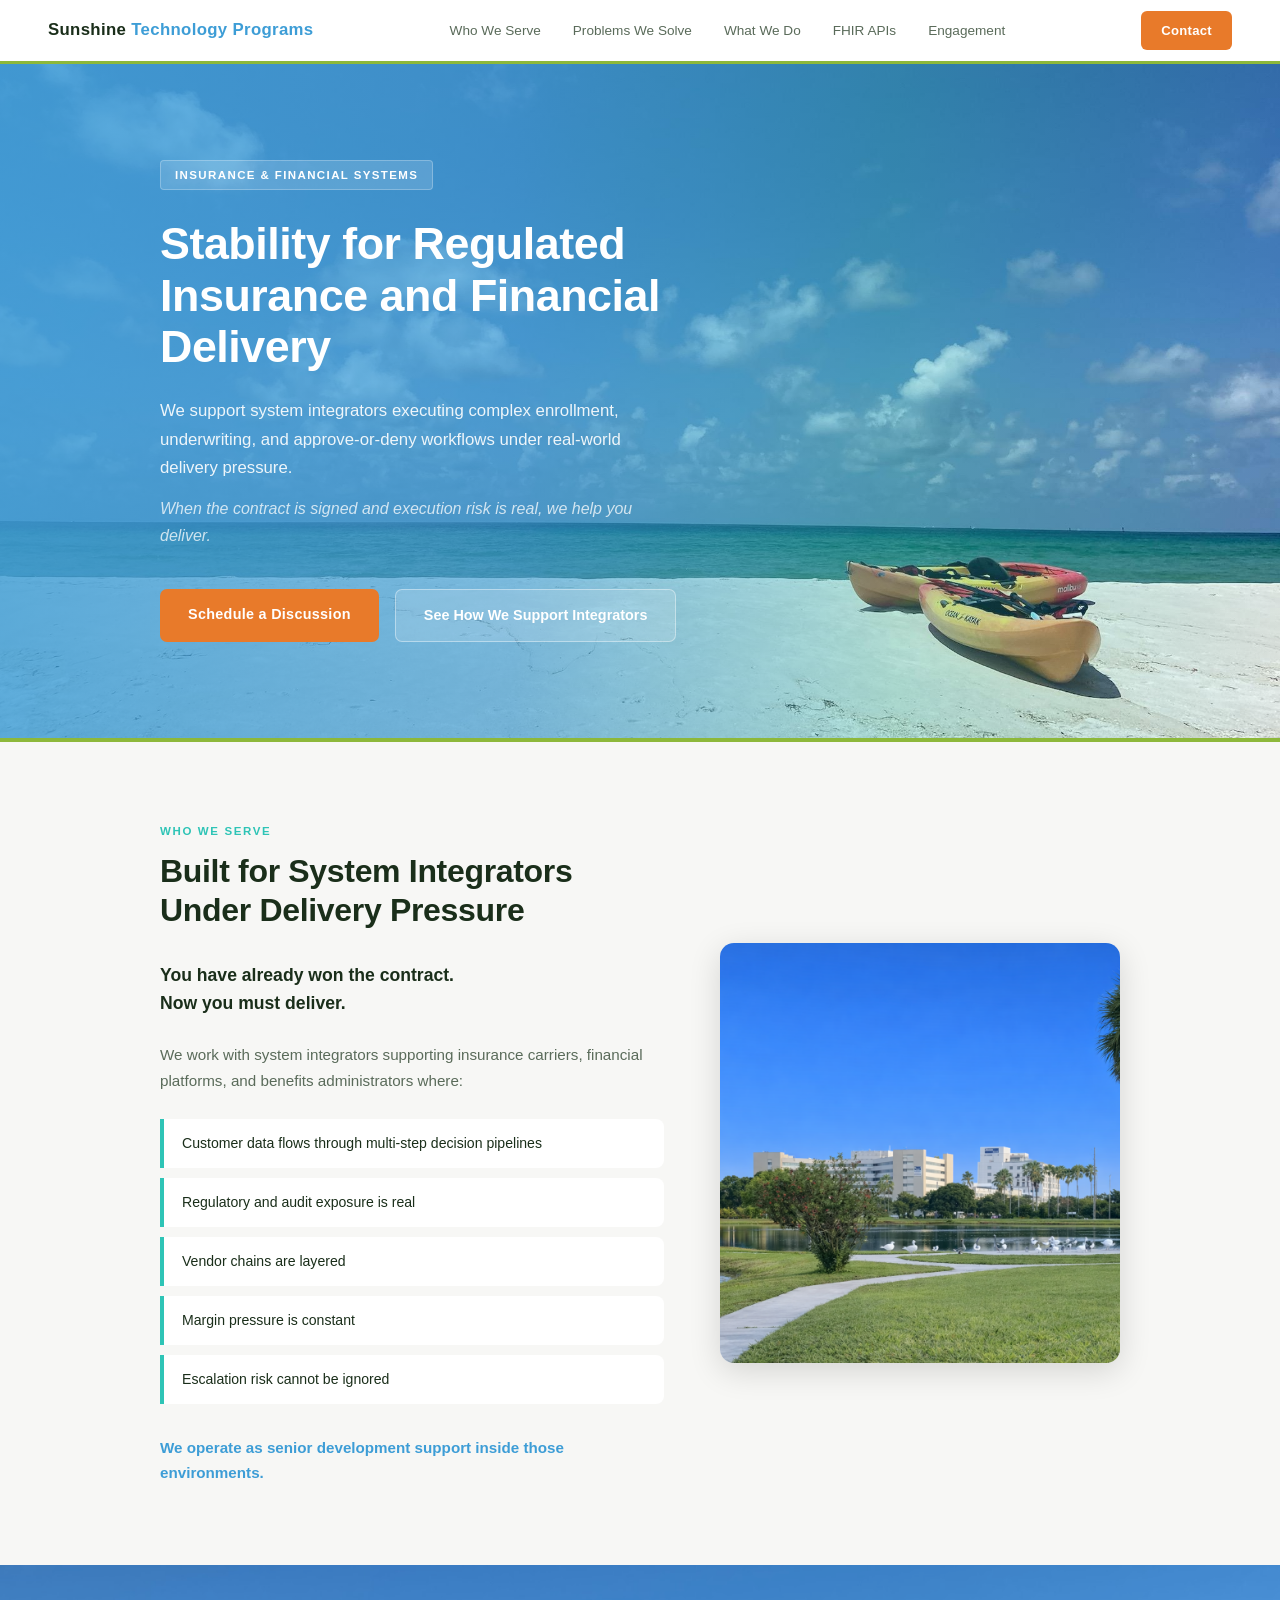
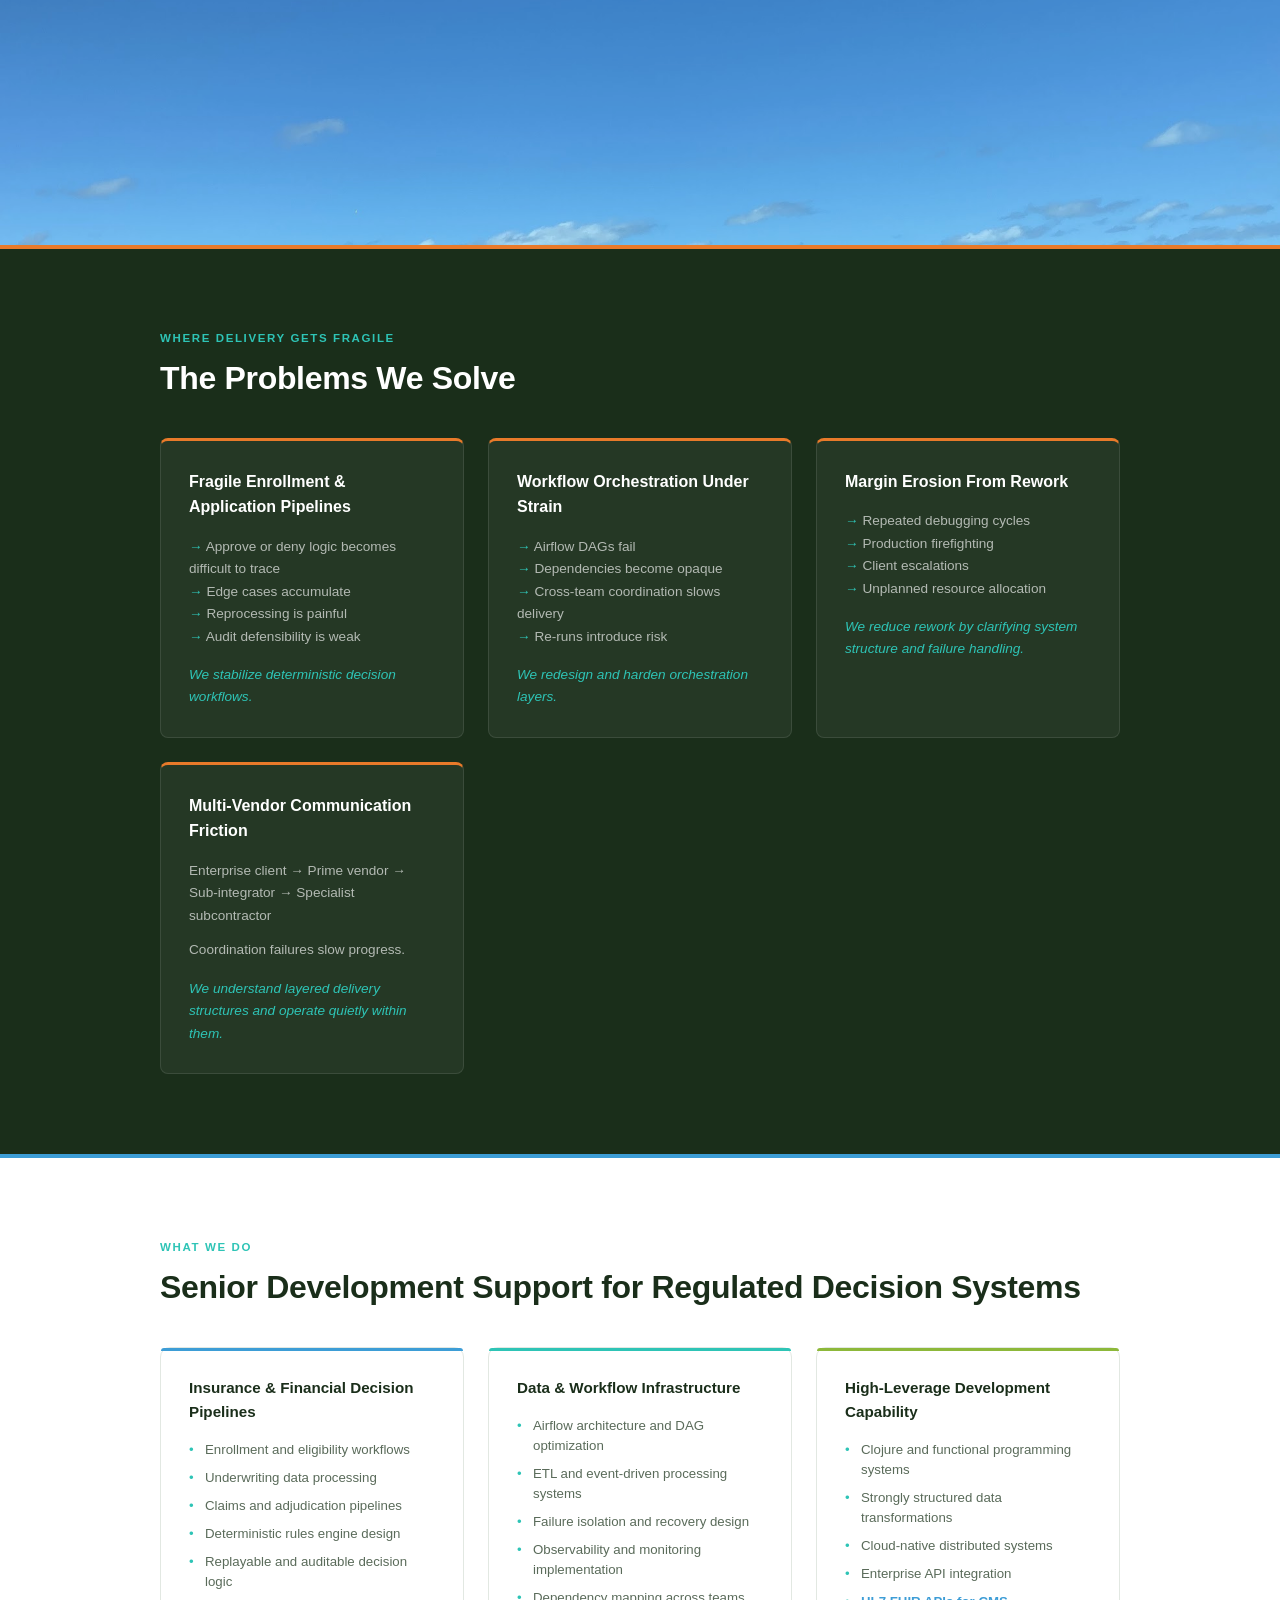
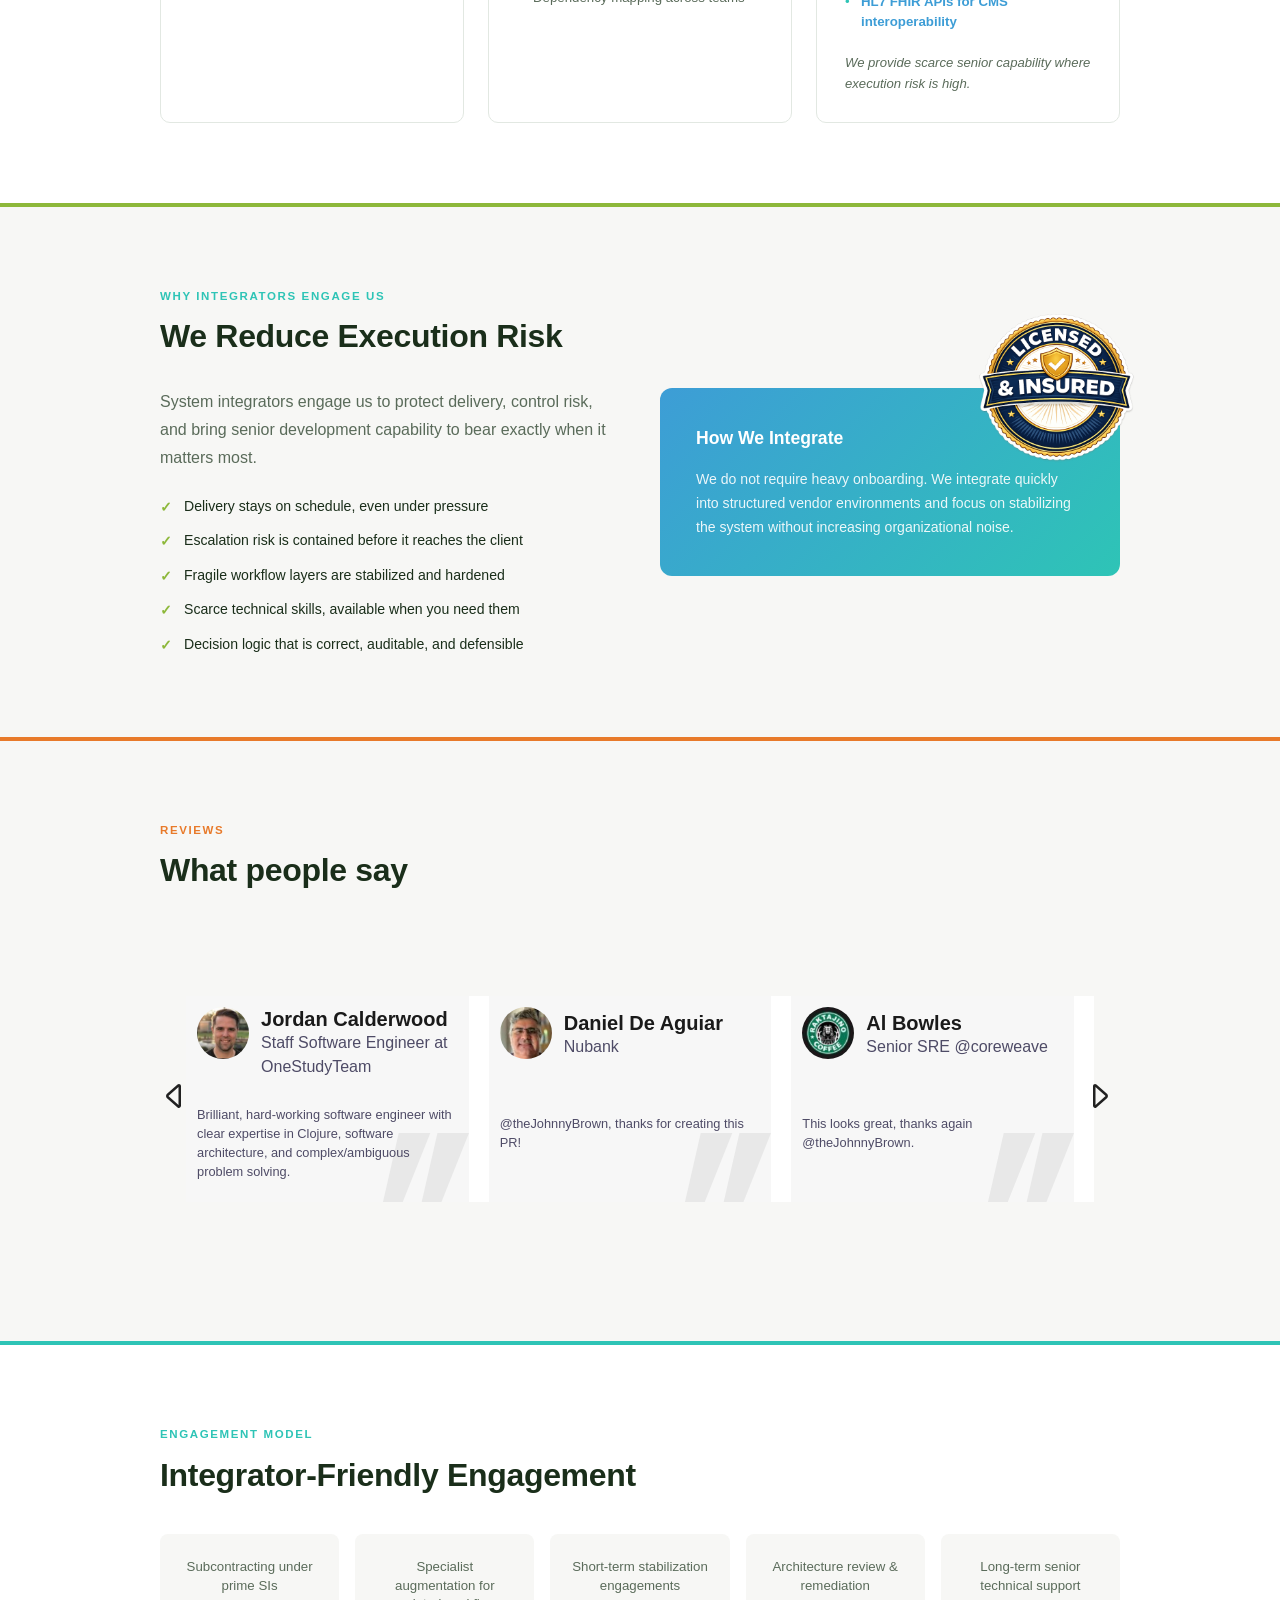
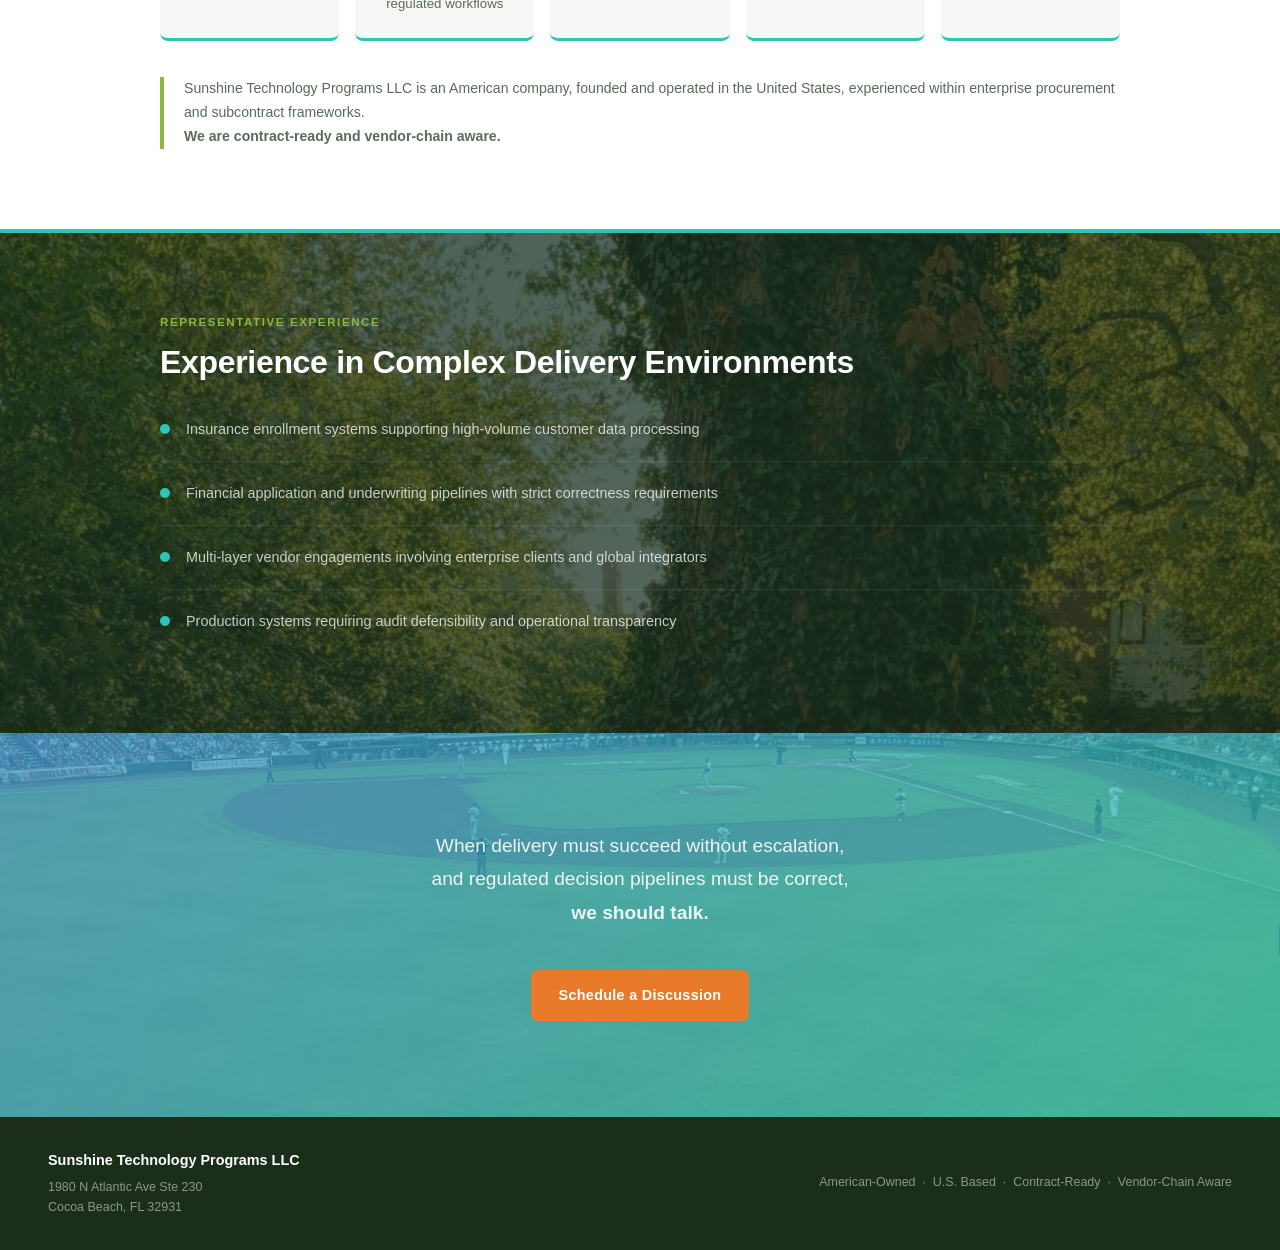
==== commit d2e58d95: "Add business address to site footers Co-Authored-By: Claude Fable 5 <noreply@anthropic.com> Claude-S" ====
--- a/index.html
+++ b/index.html
@@ -627,6 +627,11 @@
       font-weight: 700;
       color: #fff;
       font-size: 0.9rem;
+    }
+
+    .footer-address {
+      font-style: normal;
+      margin-top: 6px;
     }
 
     /* ─── Responsive ───────────────────────────────────────── */
@@ -882,7 +887,10 @@
 
 <!-- ─── Footer ────────────────────────────────────────────────── -->
 <footer>
-  <div class="footer-logo">Sunshine Technology Programs LLC</div>
+  <div>
+    <div class="footer-logo">Sunshine Technology Programs LLC</div>
+    <address class="footer-address">1980 N Atlantic Ave Ste 230<br>Cocoa Beach, FL 32931</address>
+  </div>
   <div>American-Owned &nbsp;·&nbsp; U.S. Based &nbsp;·&nbsp; Contract-Ready &nbsp;·&nbsp; Vendor-Chain Aware</div>
 </footer>
 
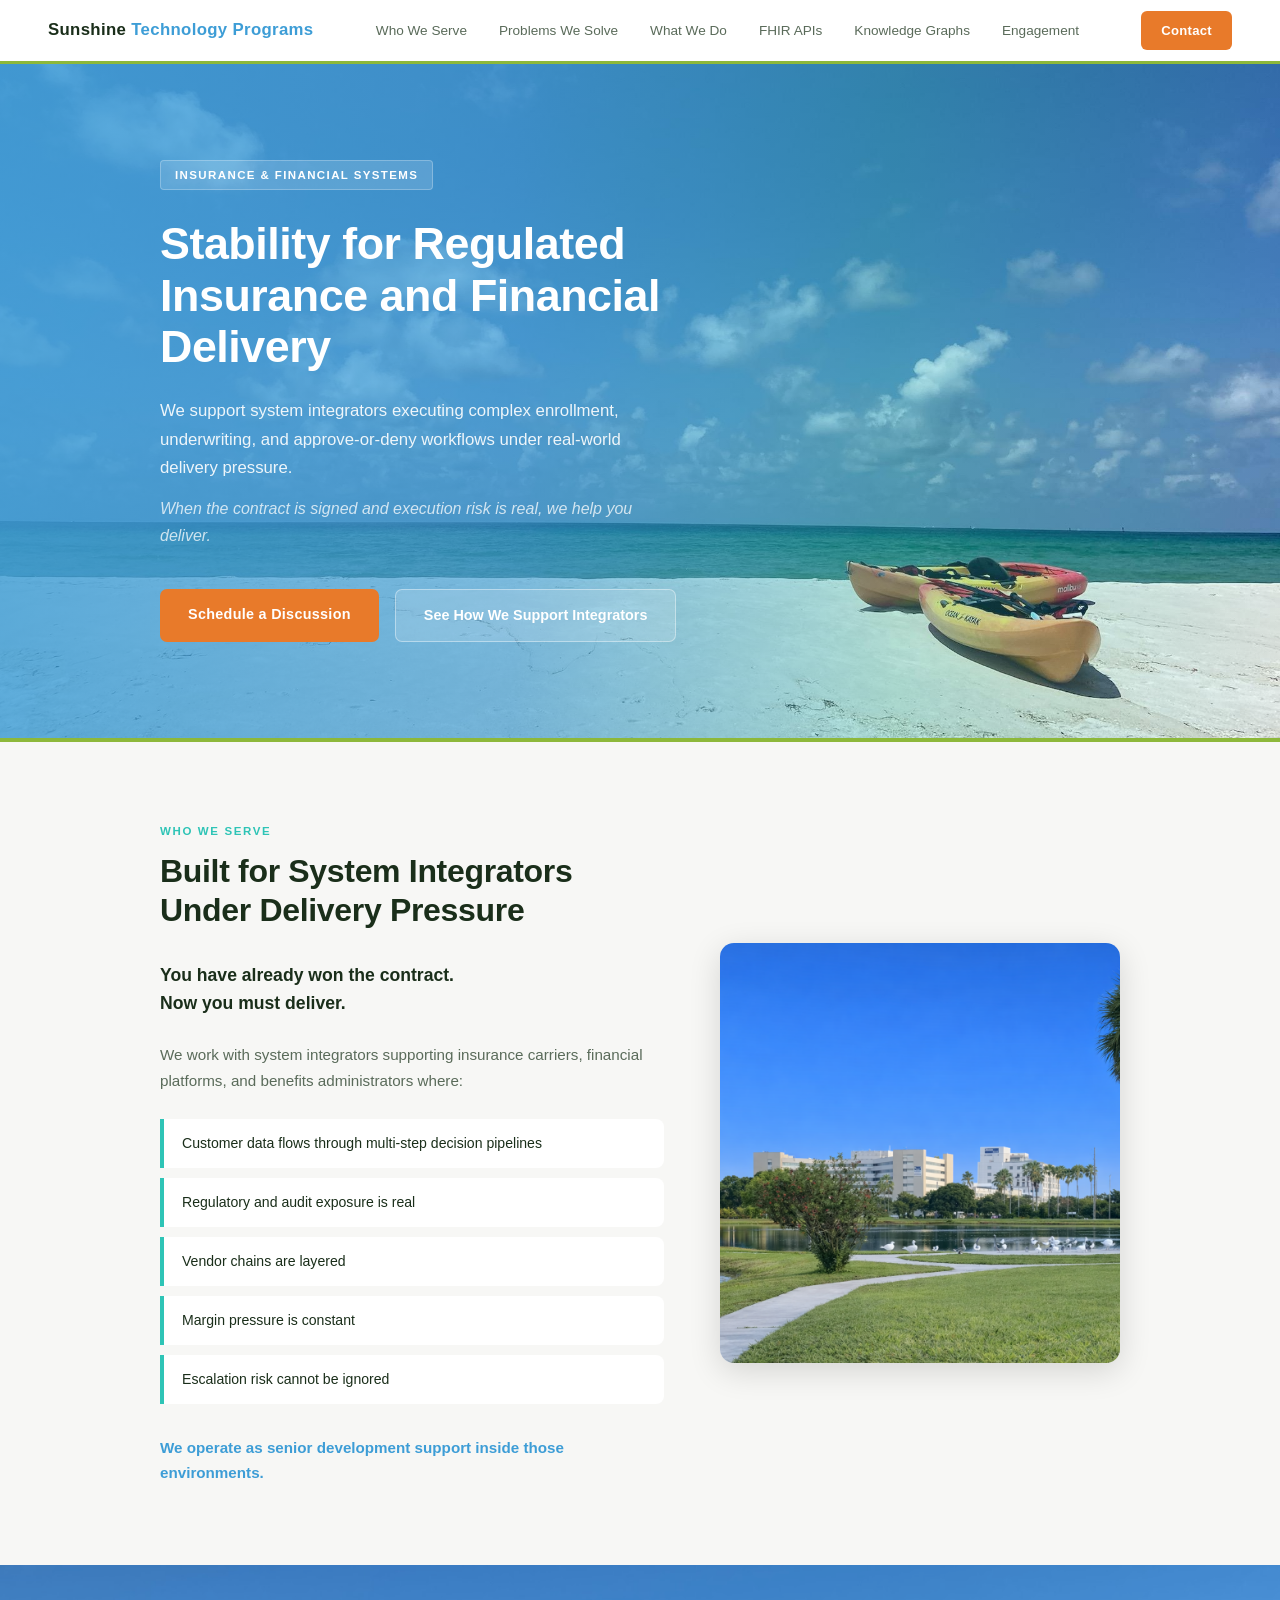
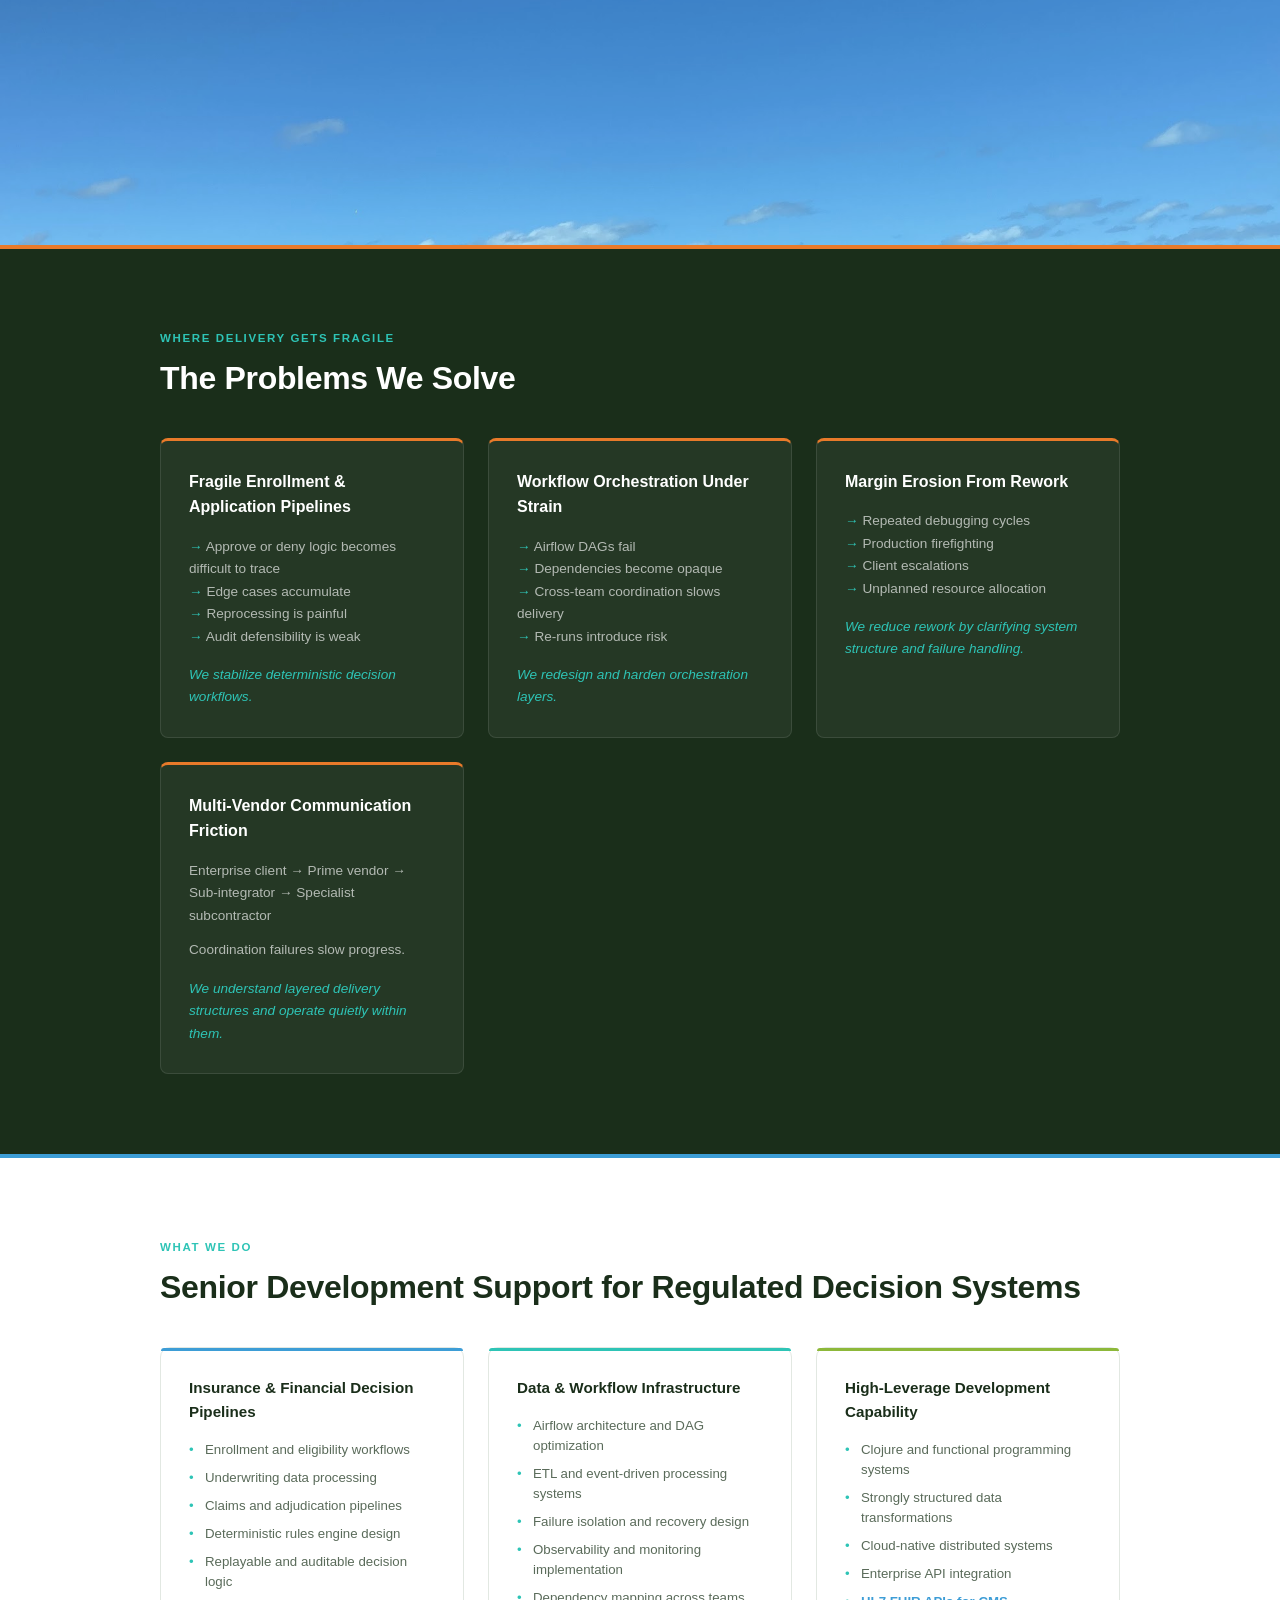
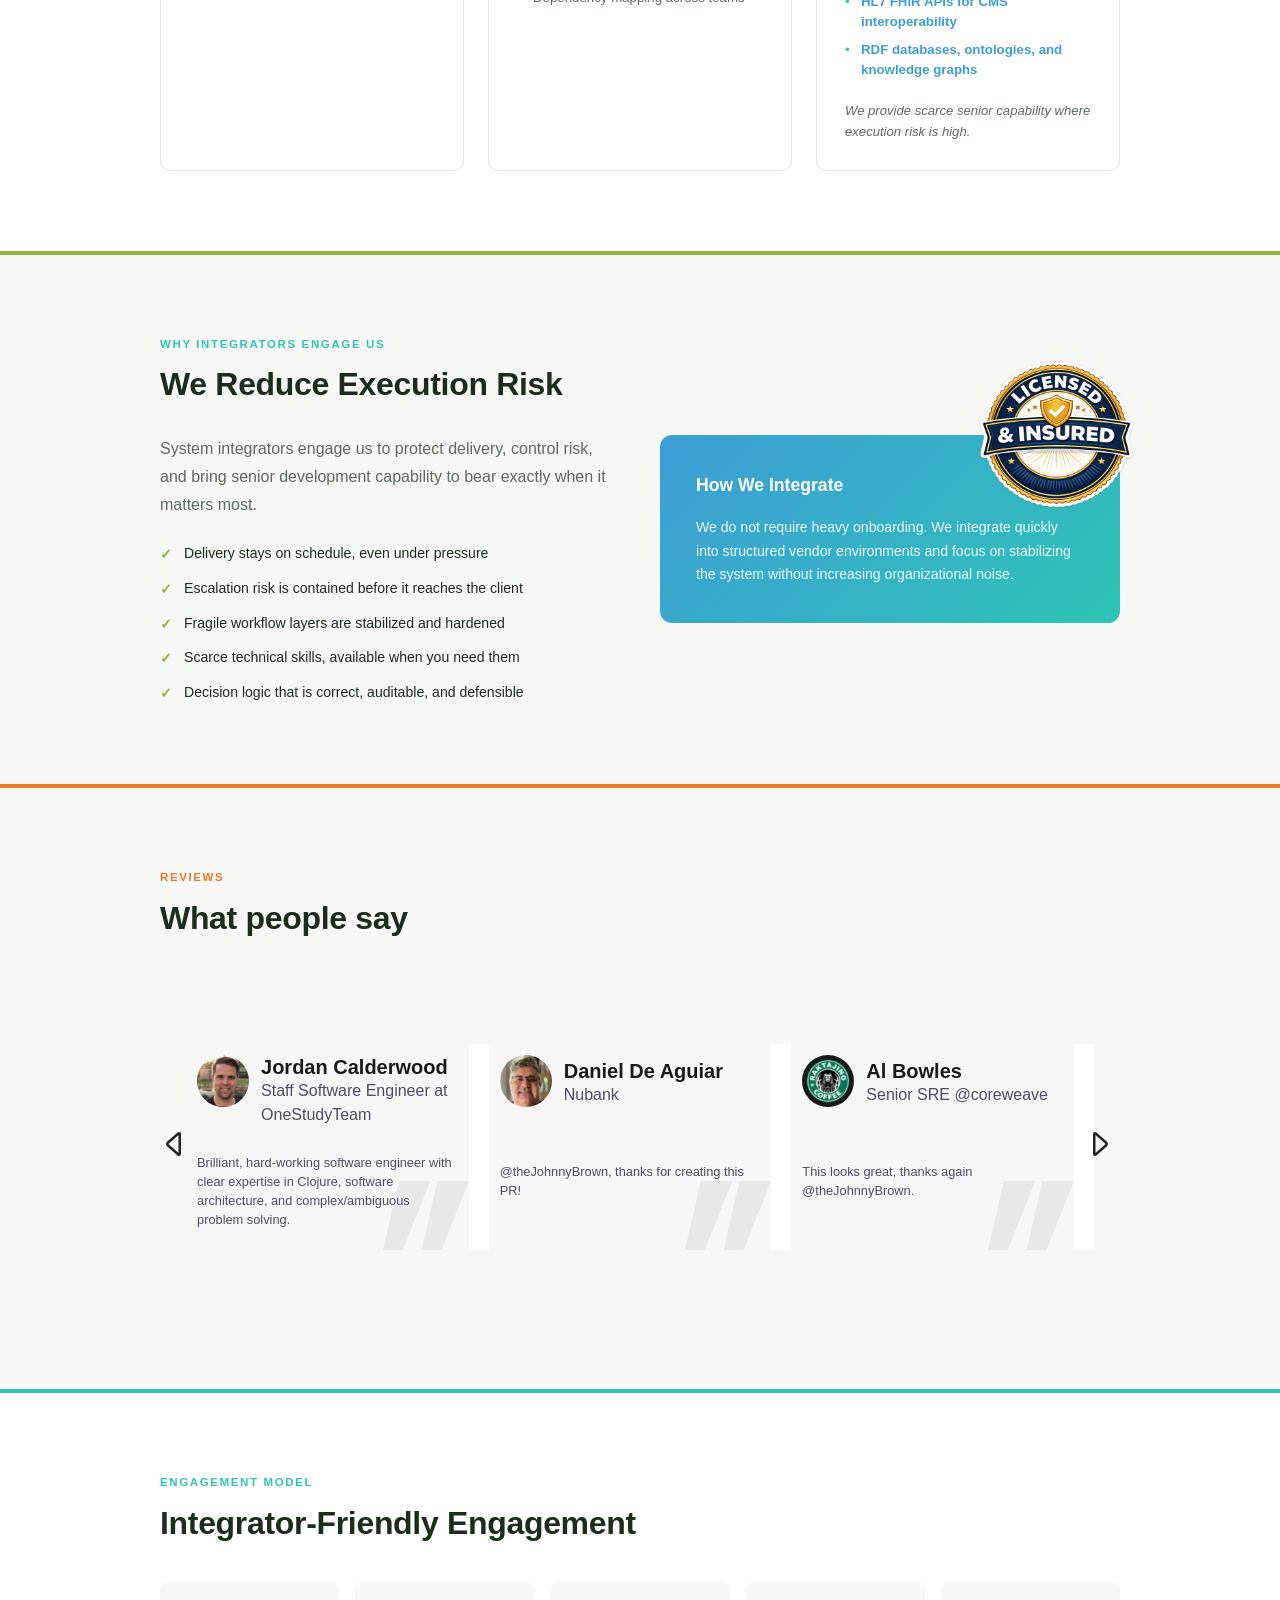
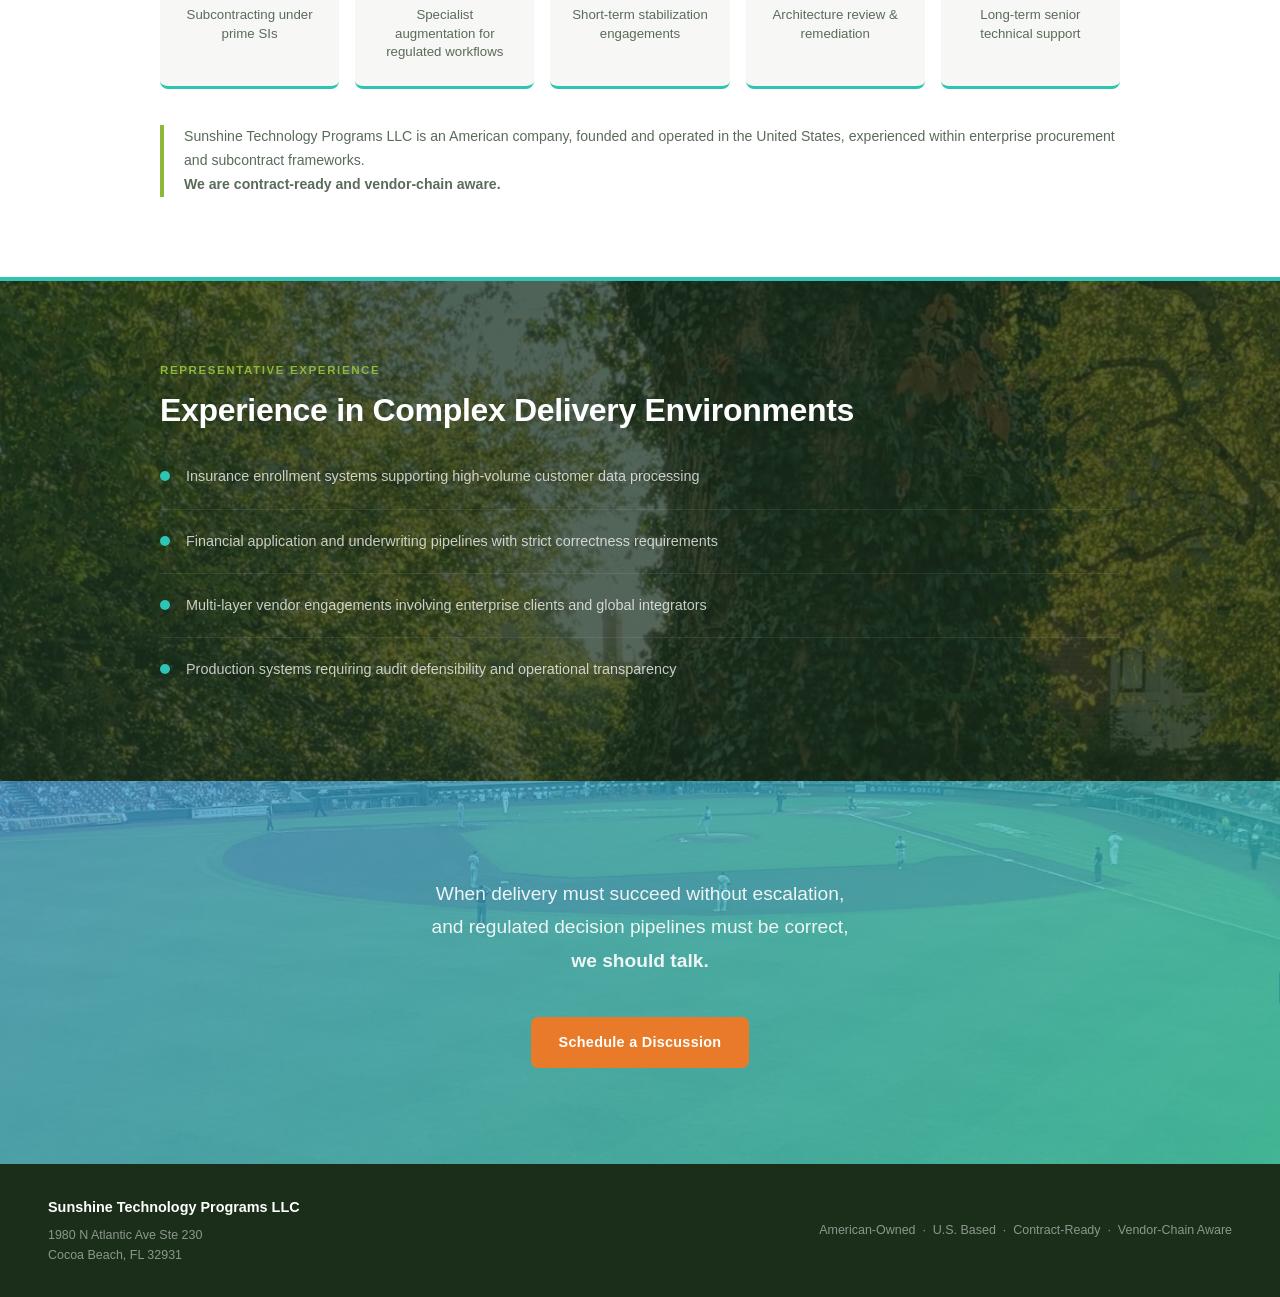
==== commit b56dedc6: "Add knowledge graphs page and mobile nav menu Add a /knowledge-graphs/ page covering RDF databases, " ====
--- a/index.html
+++ b/index.html
@@ -81,6 +81,29 @@
     }
 
     .nav-cta:hover { background: #d06820; }
+
+    .nav-toggle {
+      display: none;
+      background: none;
+      border: 0;
+      padding: 8px;
+      margin-right: -8px;
+      cursor: pointer;
+    }
+
+    .nav-toggle span {
+      display: block;
+      width: 22px;
+      height: 2px;
+      margin: 5px 0;
+      background: var(--dark);
+      border-radius: 1px;
+      transition: transform 0.2s, opacity 0.2s;
+    }
+
+    nav.open .nav-toggle span:nth-child(1) { transform: translateY(7px) rotate(45deg); }
+    nav.open .nav-toggle span:nth-child(2) { opacity: 0; }
+    nav.open .nav-toggle span:nth-child(3) { transform: translateY(-7px) rotate(-45deg); }
 
     /* ─── Hero ─────────────────────────────────────────────── */
     .hero {
@@ -644,9 +667,34 @@
       .why-grid { grid-template-columns: 1fr; }
     }
 
+    @media (max-width: 1100px) {
+      nav { gap: 12px; }
+      .nav-cta { margin-left: auto; white-space: nowrap; }
+      .nav-toggle { display: block; }
+      .nav-links {
+        display: none;
+        position: absolute;
+        top: 100%;
+        left: 0;
+        right: 0;
+        margin-top: 3px;
+        flex-direction: column;
+        gap: 0;
+        padding: 8px 48px;
+        background: #fff;
+        border-bottom: 1px solid var(--border);
+        box-shadow: 0 8px 16px rgba(0,0,0,0.08);
+        font-size: 0.95rem;
+      }
+      nav.open .nav-links { display: flex; }
+      .nav-links a { display: block; padding: 12px 0; }
+    }
+
     @media (max-width: 768px) {
       nav { padding: 0 24px; }
-      .nav-links { display: none; }
+      .nav-links { padding: 8px 24px; }
+      .nav-logo { font-size: 0.9rem; line-height: 1.25; }
+      .nav-logo span { display: block; }
       section { padding: 60px 24px; }
       .hero { padding: 64px 24px; min-height: auto; }
       .photo-strip { height: 200px; }
@@ -659,14 +707,18 @@
 <!-- ─── Nav ──────────────────────────────────────────────────── -->
 <nav>
   <div class="nav-logo">Sunshine <span>Technology Programs</span></div>
-  <ul class="nav-links">
+  <ul class="nav-links" id="nav-links">
     <li><a href="#serve">Who We Serve</a></li>
     <li><a href="#problems">Problems We Solve</a></li>
     <li><a href="#services">What We Do</a></li>
     <li><a href="fhir/">FHIR APIs</a></li>
+    <li><a href="knowledge-graphs/">Knowledge Graphs</a></li>
     <li><a href="#engagement">Engagement</a></li>
   </ul>
   <a href="https://calendly.com/sunshinetechnologyprograms/30min" target="_blank" rel="noopener" class="nav-cta">Contact</a>
+  <button class="nav-toggle" type="button" aria-label="Menu" aria-expanded="false" aria-controls="nav-links">
+    <span></span><span></span><span></span>
+  </button>
 </nav>
 
 <!-- ─── Hero ─────────────────────────────────────────────────── -->
@@ -799,6 +851,7 @@
           <li>Cloud-native distributed systems</li>
           <li>Enterprise API integration</li>
           <li><a href="fhir/" style="color:var(--blue); font-weight:600;">HL7 FHIR APIs for CMS interoperability</a></li>
+          <li><a href="knowledge-graphs/" style="color:var(--blue); font-weight:600;">RDF databases, ontologies, and knowledge graphs</a></li>
         </ul>
         <p style="margin-top:20px; font-size:0.82rem; color:var(--text-muted); font-style:italic;">
           We provide scarce senior capability where execution risk is high.
@@ -894,5 +947,20 @@
   <div>American-Owned &nbsp;·&nbsp; U.S. Based &nbsp;·&nbsp; Contract-Ready &nbsp;·&nbsp; Vendor-Chain Aware</div>
 </footer>
 
+<script>
+  (function () {
+    var nav = document.querySelector('nav');
+    var toggle = nav.querySelector('.nav-toggle');
+    function setOpen(open) {
+      nav.classList.toggle('open', open);
+      toggle.setAttribute('aria-expanded', open);
+    }
+    toggle.addEventListener('click', function () { setOpen(!nav.classList.contains('open')); });
+    nav.querySelector('.nav-links').addEventListener('click', function (e) {
+      if (e.target.closest('a')) setOpen(false);
+    });
+  })();
+</script>
+
 </body>
 </html>
